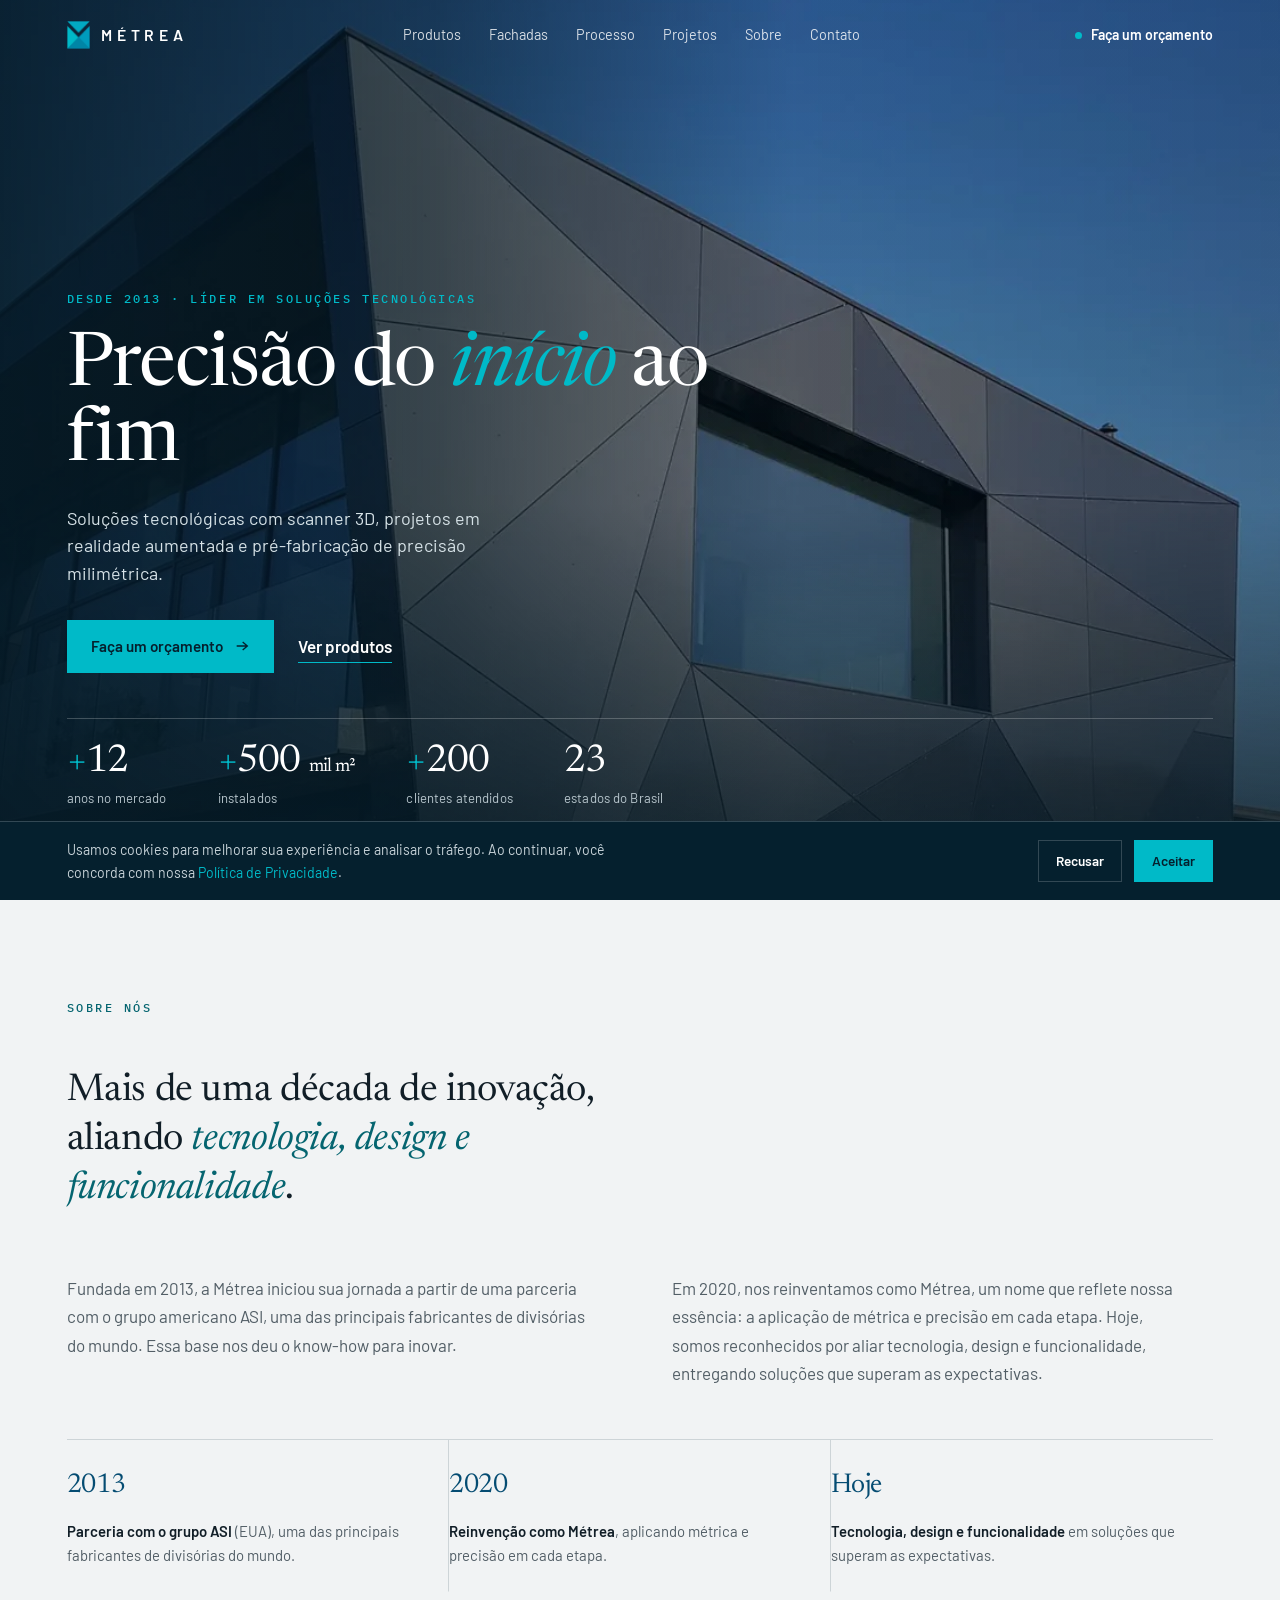
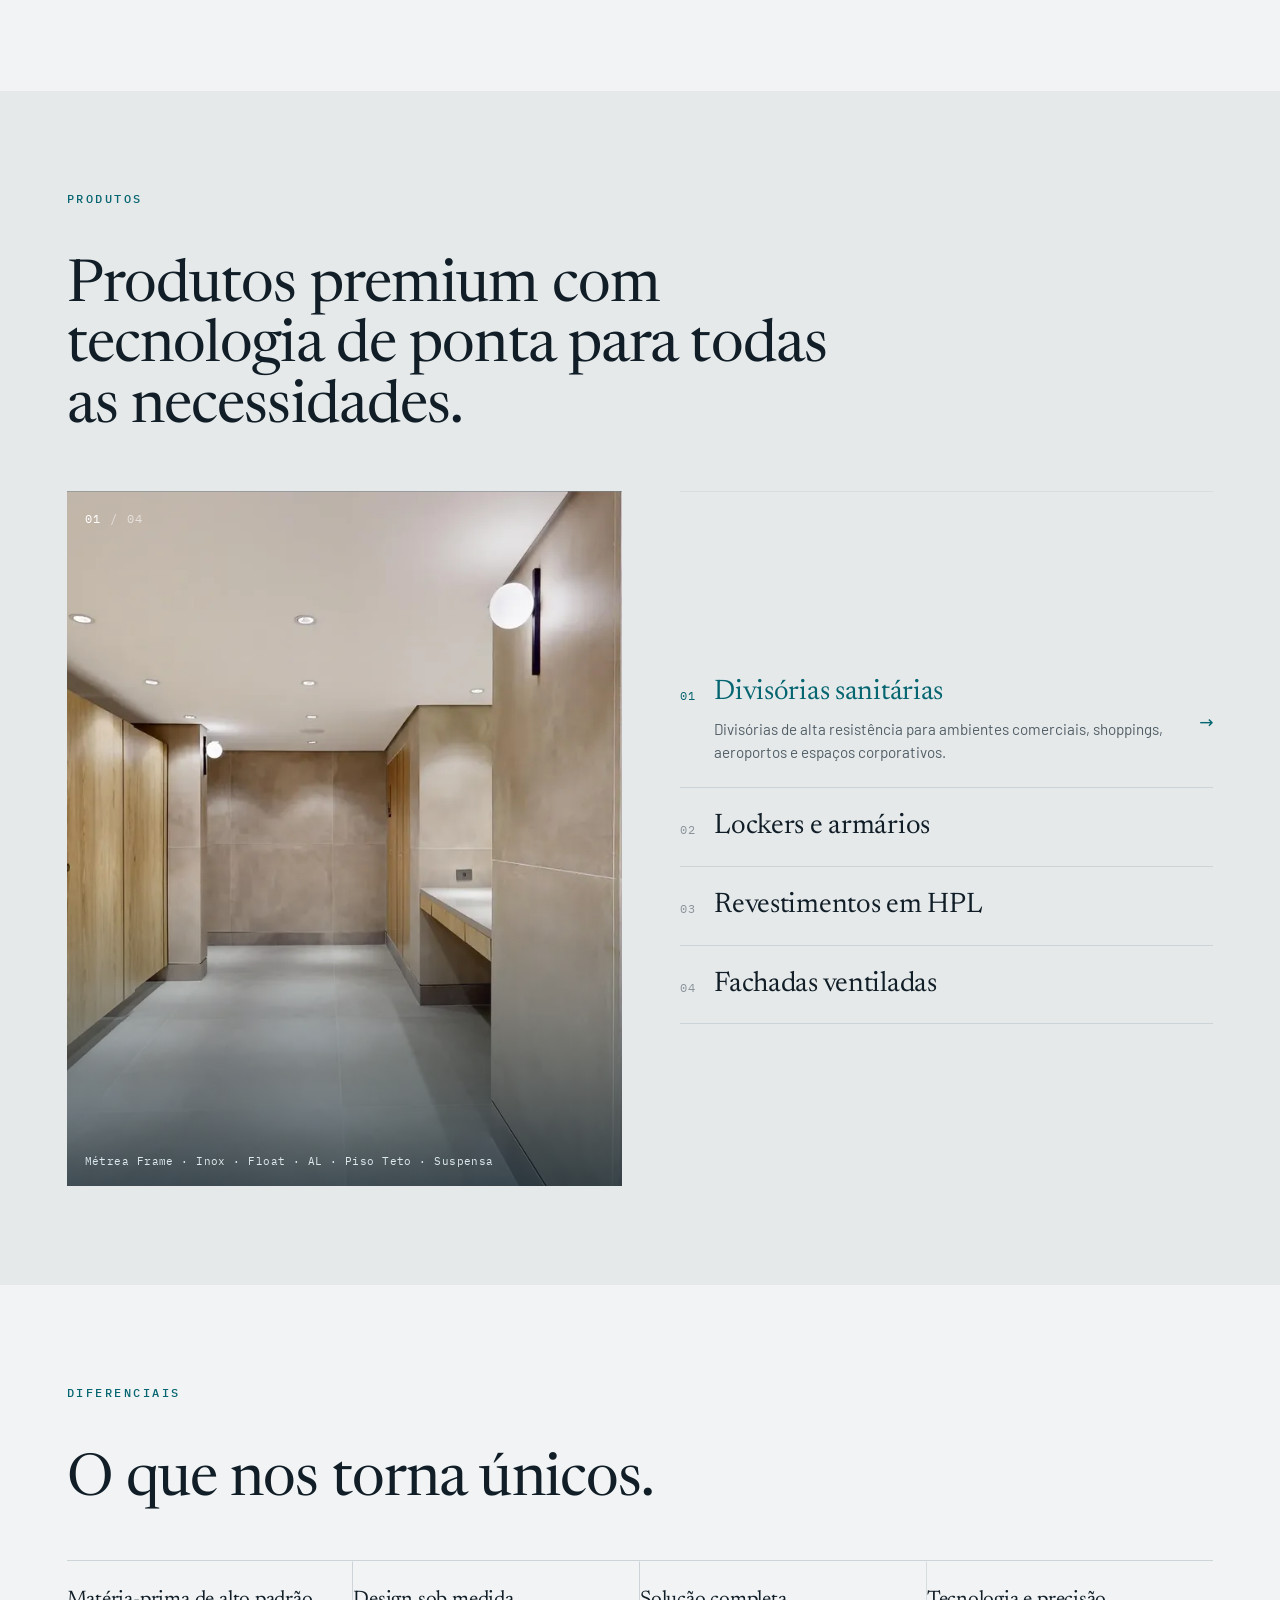
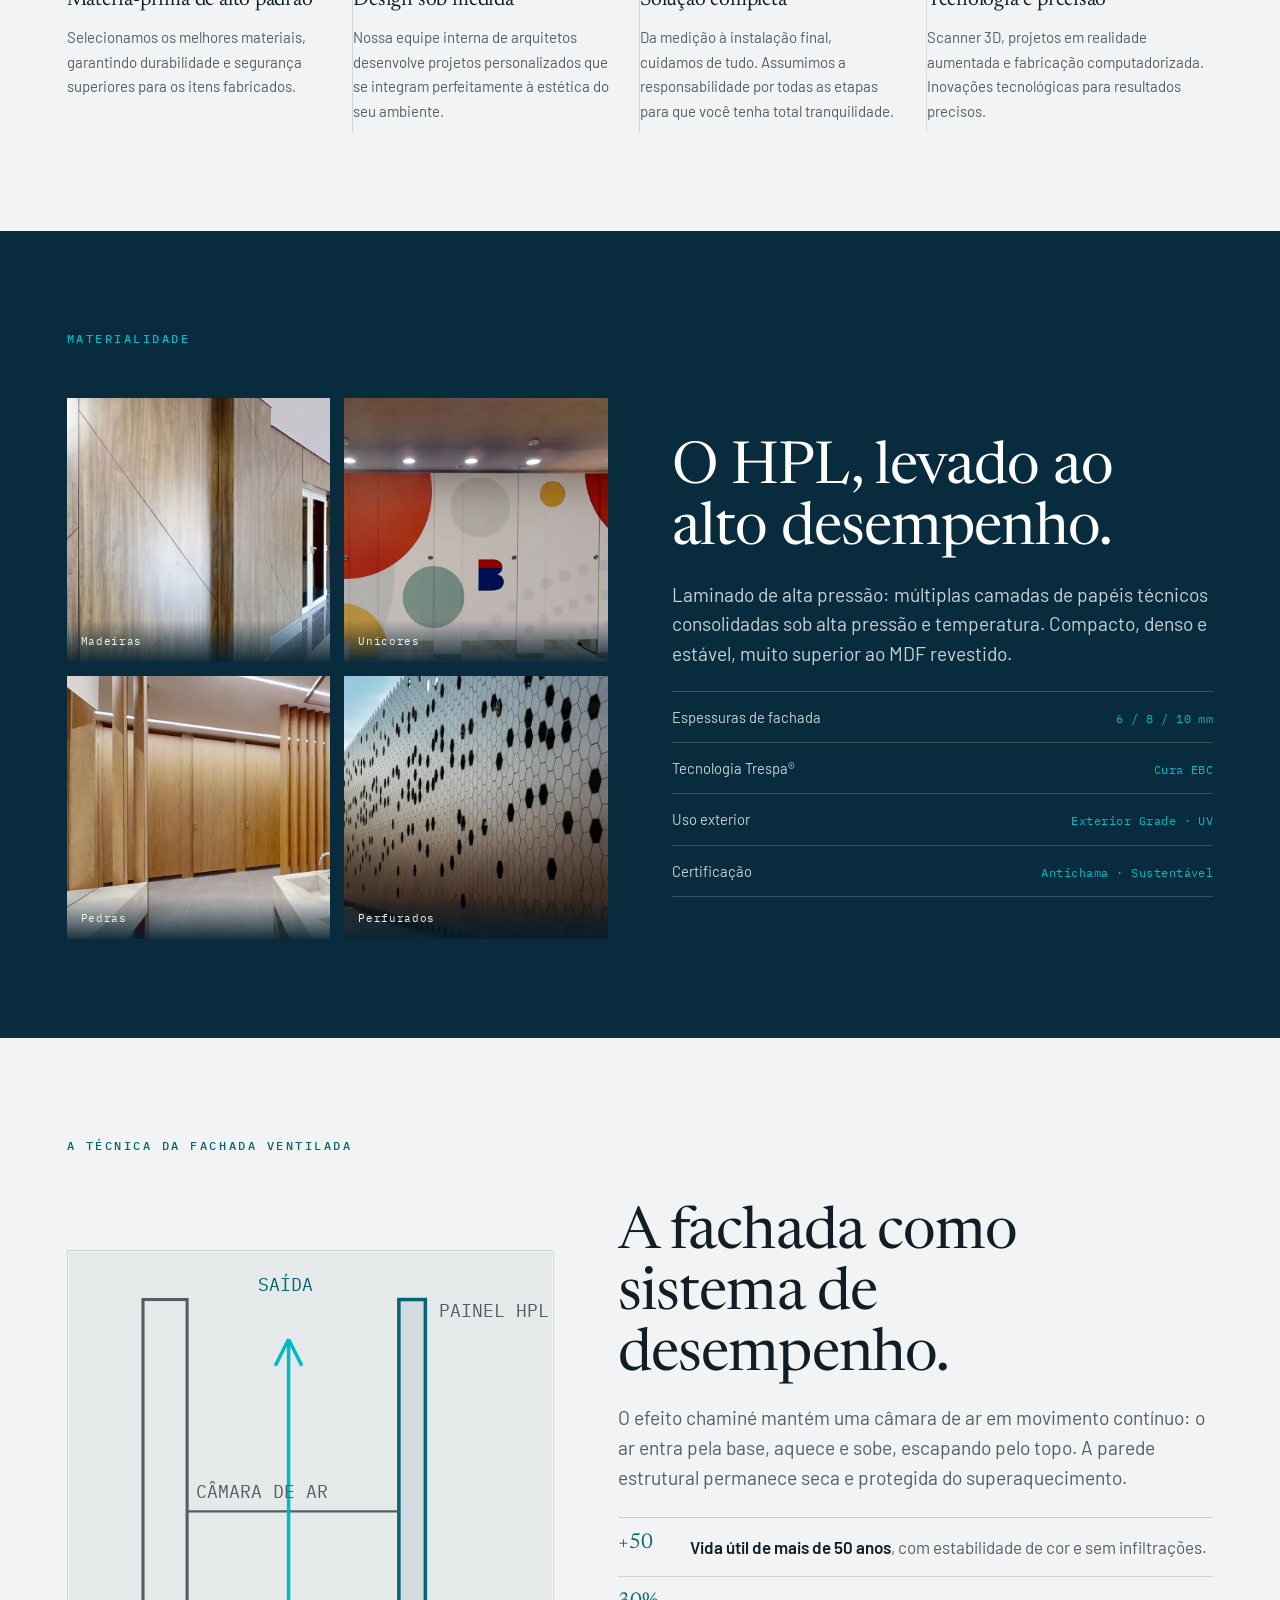
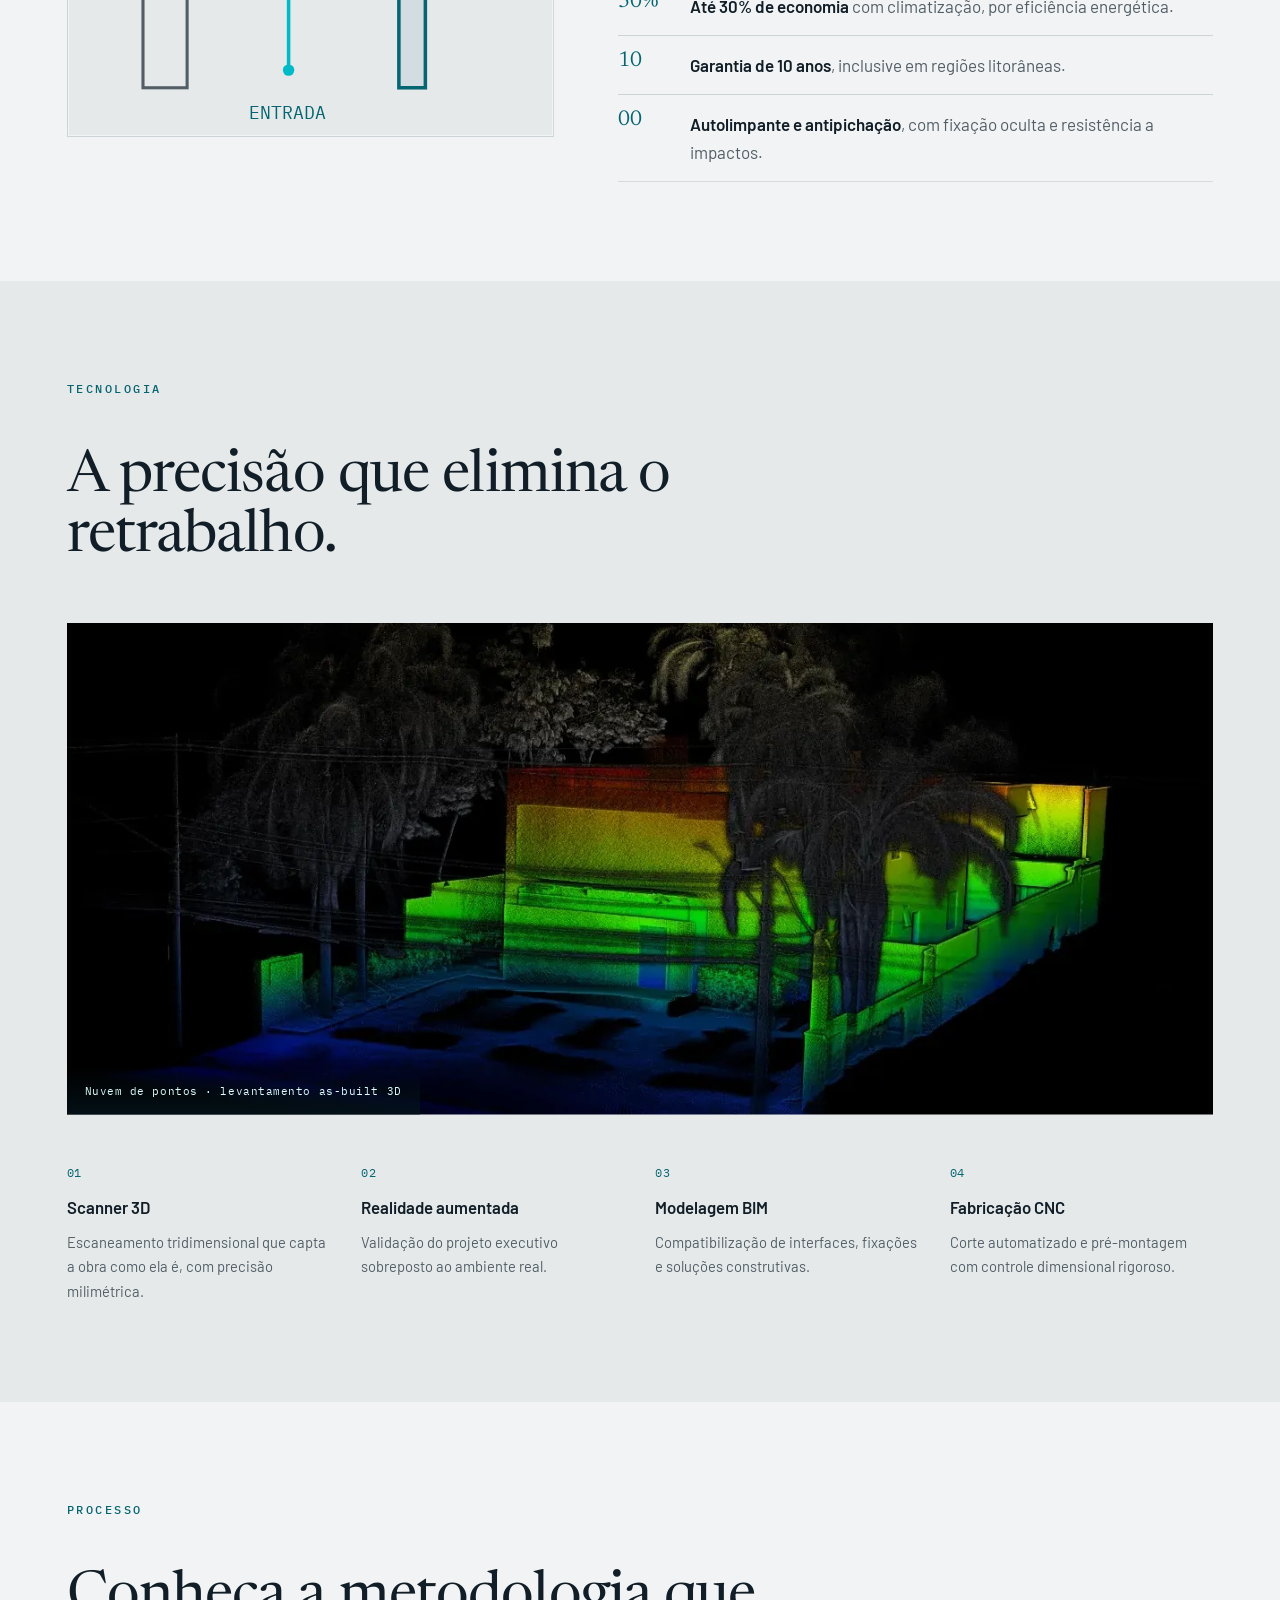
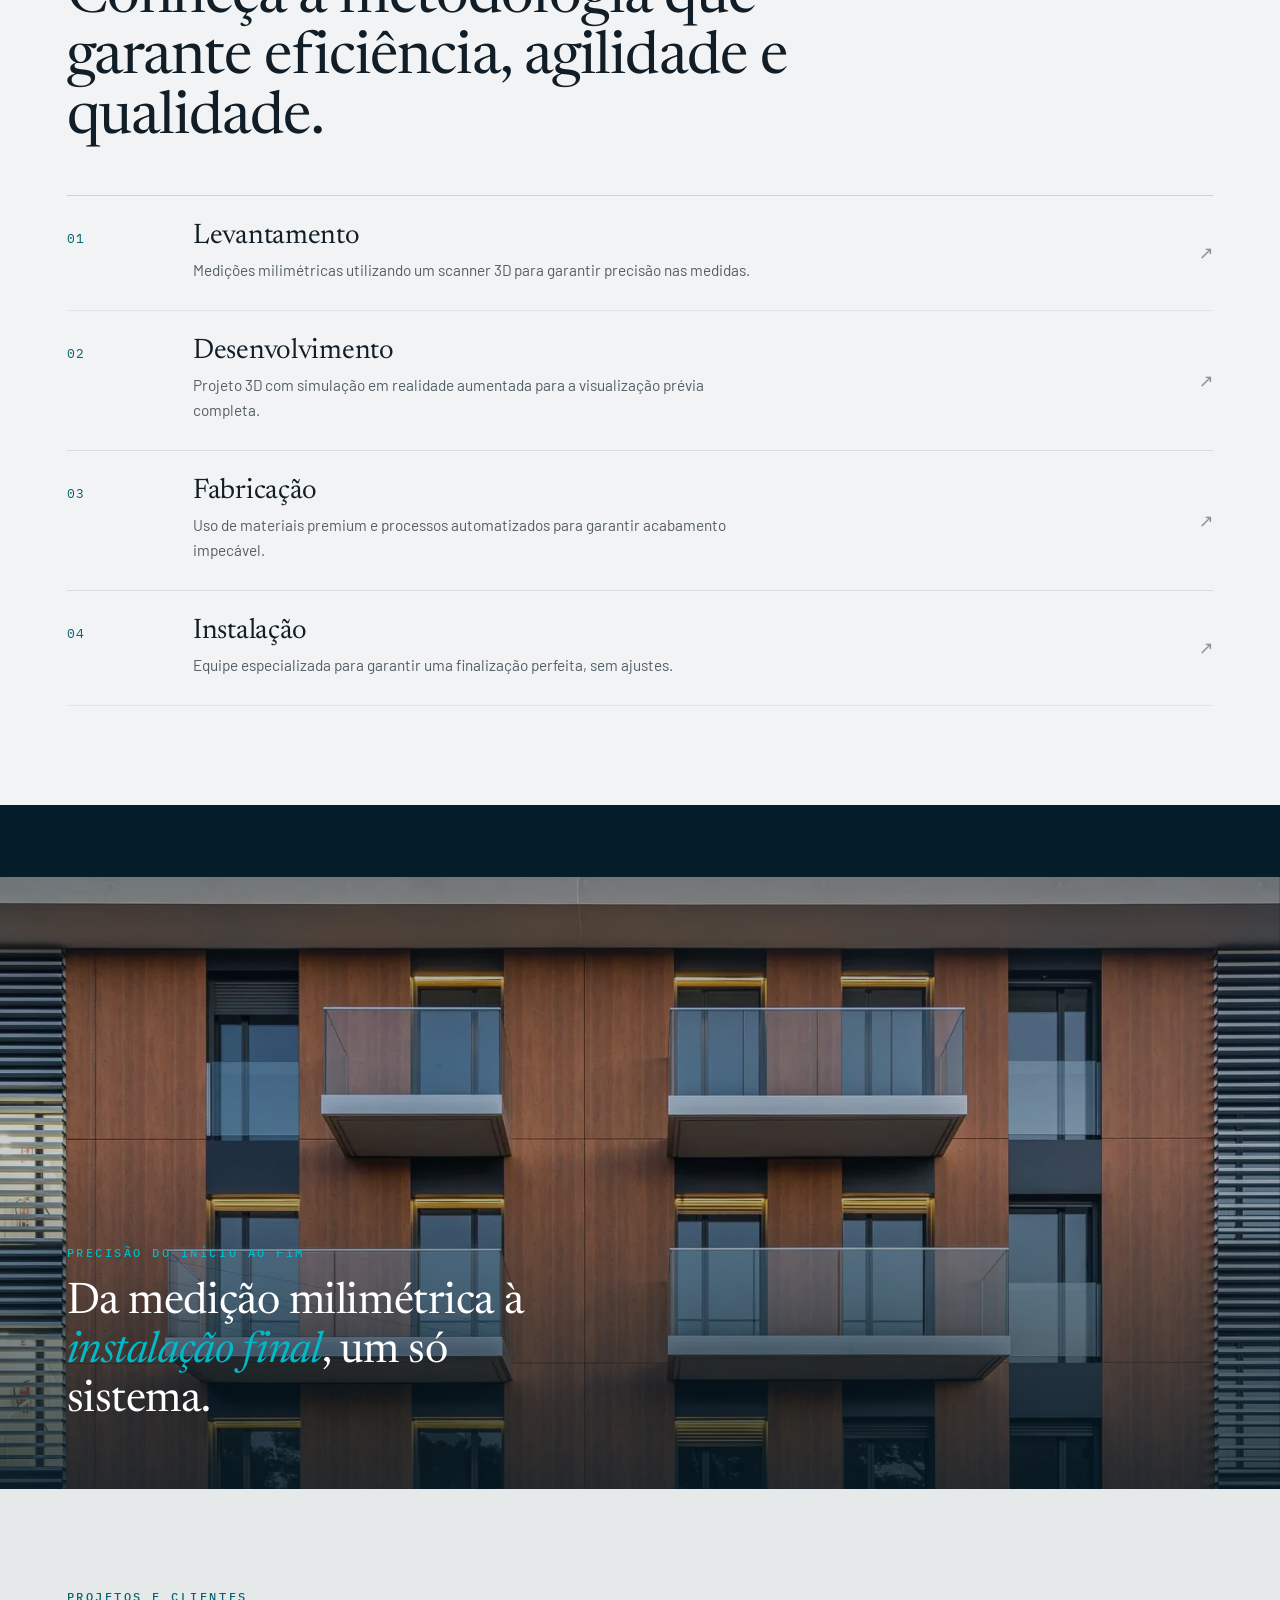
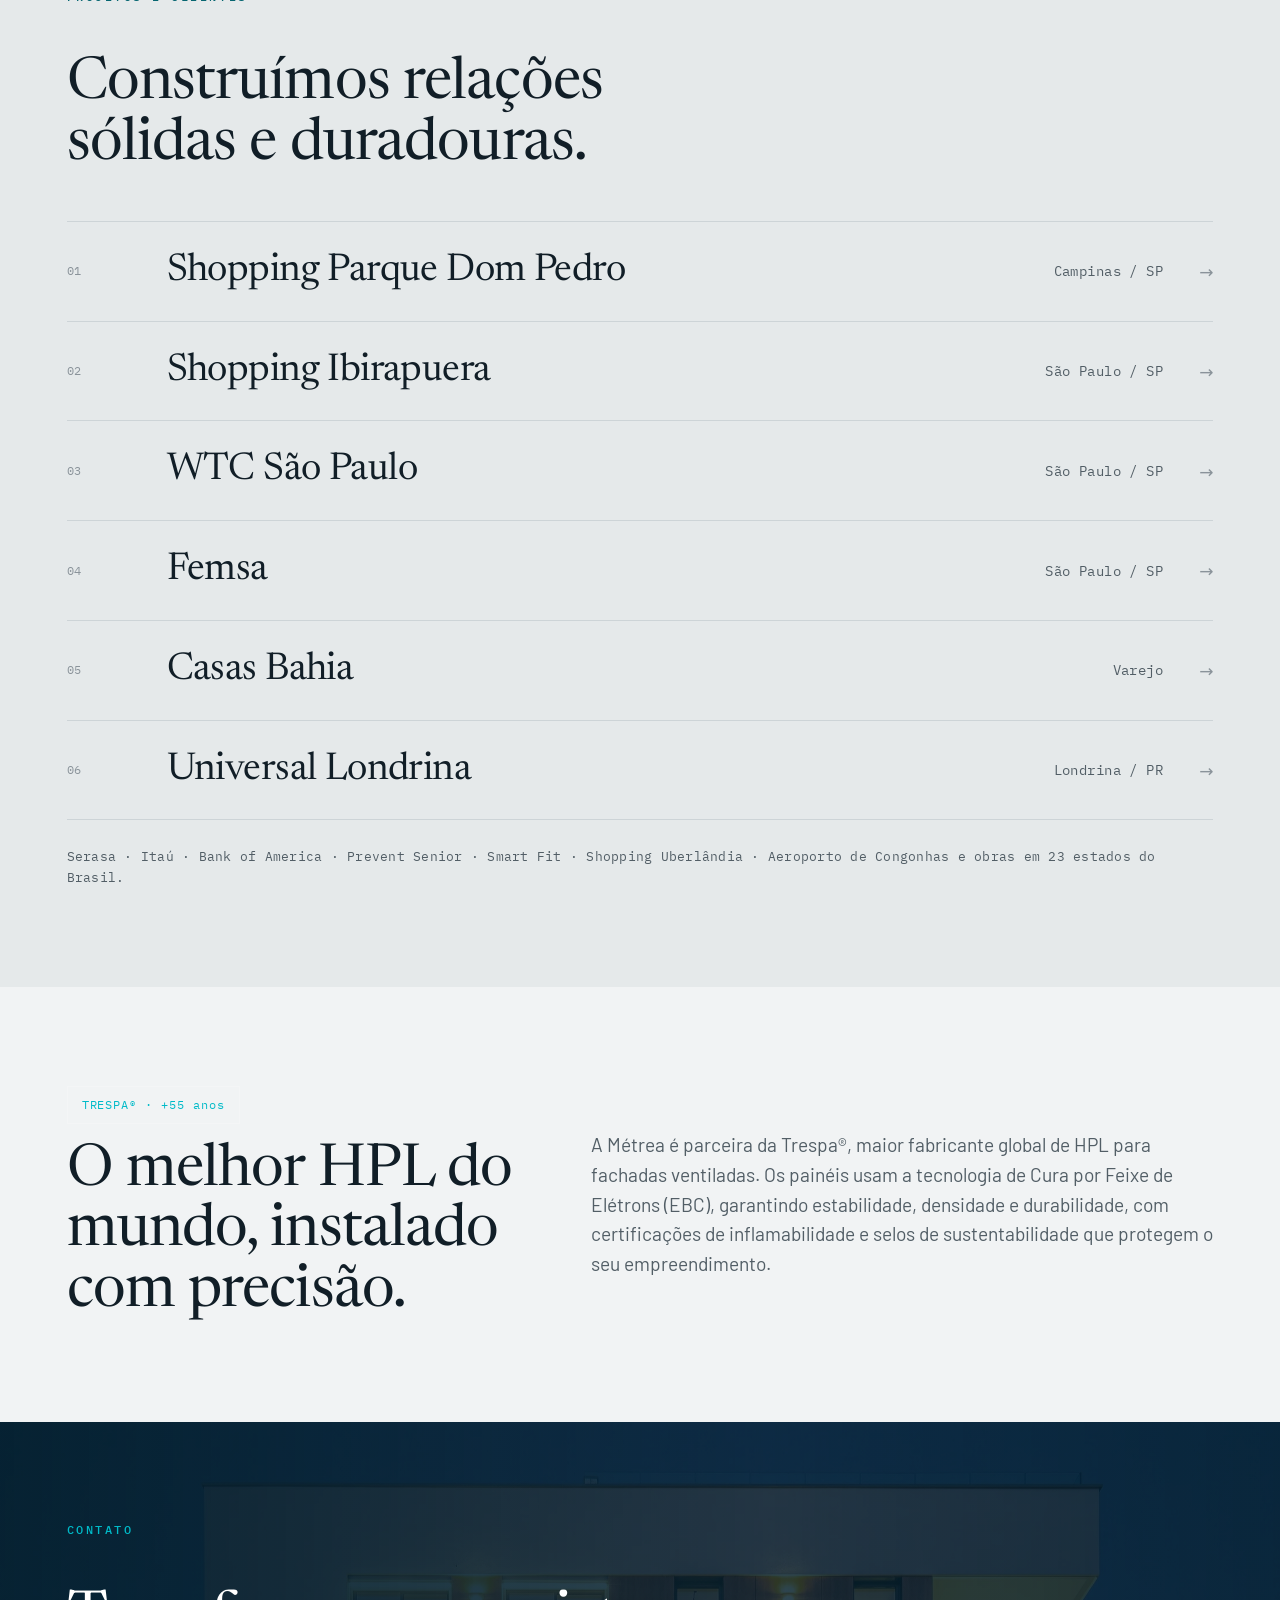
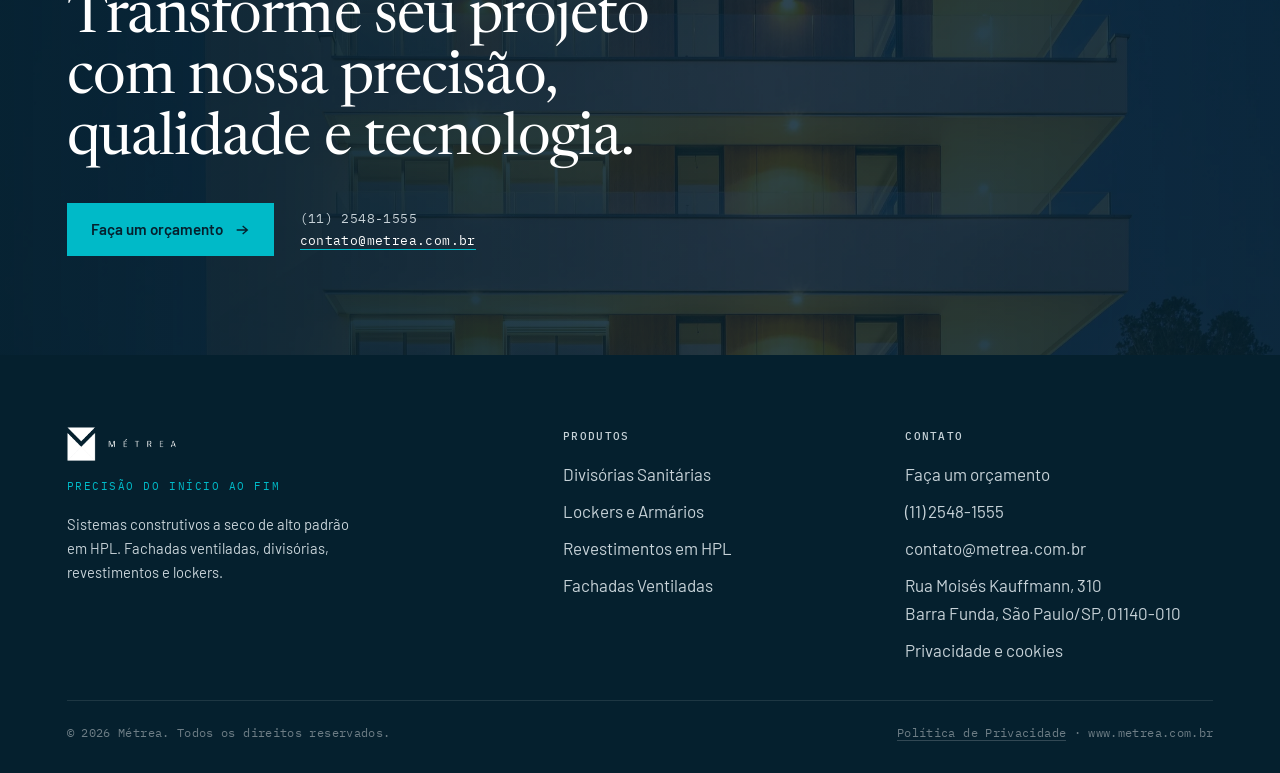
==== public_html/index.html @ e00ca343 "Ajustes: quebra do H2 Materialidade em 2 linhas, galeria 2x2 equilibrada, remove scroll cue 'role' d" ====
<!DOCTYPE html>
<html lang="pt-BR">
<head>
<meta charset="UTF-8">
<meta name="viewport" content="width=device-width, initial-scale=1">
<!-- Google Tag Manager — o site atual (metrea.one) usa GTM4WP porém SEM container configurado.
     Assim que houver o ID real (GTM-XXXXXXX), descomente o bloco abaixo e o noscript no <body>. -->
<!--
<script>(function(w,d,s,l,i){w[l]=w[l]||[];w[l].push({'gtm.start':new Date().getTime(),event:'gtm.js'});var f=d.getElementsByTagName(s)[0],j=d.createElement(s),dl=l!='dataLayer'?'&l='+l:'';j.async=true;j.src='https://www.googletagmanager.com/gtm.js?id='+i+dl;f.parentNode.insertBefore(j,f);})(window,document,'script','dataLayer','GTM-XXXXXXX');</script>
-->
<title>Métrea · Precisão do início ao fim</title>
<meta name="description" content="Fachadas ventiladas em HPL Trespa, divisórias sanitárias, revestimento de paredes em HPL e lockers. Da medição milimétrica à instalação final, com precisão de engenharia.">
<meta name="theme-color" content="#F1F3F4">
<meta property="og:title" content="Métrea · Precisão do início ao fim">
<meta property="og:description" content="Sistemas construtivos a seco de alto padrão em HPL: fachadas ventiladas, divisórias, revestimentos e lockers.">
<meta property="og:type" content="website">
<link rel="icon" type="image/png" href="assets/img/logo/metrea-icon.png">
<link rel="preconnect" href="https://fonts.googleapis.com">
<link rel="preconnect" href="https://fonts.gstatic.com" crossorigin>
<link href="https://fonts.googleapis.com/css2?family=Newsreader:ital,opsz,wght@0,6..72,400;0,6..72,500;1,6..72,400&family=Barlow:wght@400;500;600&family=IBM+Plex+Mono:wght@400;500&display=swap" rel="stylesheet">
<link rel="stylesheet" href="assets/css/style.css">
<script type="application/ld+json">
{"@context":"https://schema.org","@type":"Organization","name":"Métrea","slogan":"Precisão do início ao fim","url":"https://www.metrea.com.br","logo":"https://www.metrea.com.br/assets/img/logo/metrea-icon.png","foundingDate":"2013","email":"contato@metrea.com.br","telephone":"+55-11-2548-1555","address":{"@type":"PostalAddress","streetAddress":"Rua Moisés Kauffmann, 310, Barra Funda","addressLocality":"São Paulo","addressRegion":"SP","postalCode":"01140-010","addressCountry":"BR"},"description":"Sistemas construtivos a seco de alto padrão: fachadas ventiladas em HPL Trespa, divisórias sanitárias, revestimento de paredes em HPL e lockers."}
</script>
<script>document.documentElement.setAttribute('data-motion','on')</script>
</head>
<body id="top">

<div class="progress" data-progress></div>

<!-- ===================== HEADER ===================== -->
<header class="hdr" data-hdr>
  <div class="wrap row">
    <a class="brand" href="#top" aria-label="Métrea, início">
      <img src="assets/img/logo/metrea-icon.png" alt="" width="28" height="34">
      <span class="wm">MÉTREA</span>
    </a>
    <nav class="nav" id="nav" aria-label="Navegação principal">
      <a href="#produtos">Produtos<span class="ln"></span></a>
      <a href="#fachadas">Fachadas<span class="ln"></span></a>
      <a href="#processo">Processo<span class="ln"></span></a>
      <a href="#projetos">Projetos<span class="ln"></span></a>
      <a href="#sobre">Sobre<span class="ln"></span></a>
      <a href="#contato">Contato<span class="ln"></span></a>
    </nav>
    <a class="talk" data-wa href="#"><span class="dot"></span>Faça um orçamento</a>
    <button class="burger" id="burger" aria-label="Abrir menu" aria-expanded="false" aria-controls="nav"><span></span><span></span><span></span></button>
  </div>
</header>

<main>

<!-- ===================== HERO ===================== -->
<section class="hero" id="hero" data-hero>
  <div class="hero__media" data-parallax="0.12"><img src="assets/img/hero-wide.webp" alt="Fachada ventilada em painéis HPL Trespa" fetchpriority="high"></div>
  <div class="hero__scrim"></div>
  <div class="hero__inner">
    <p class="kicker" data-hrev>Desde 2013 · Líder em soluções tecnológicas</p>
    <h1 class="display h1" data-hrev>Precisão do <em>início</em> ao fim</h1>
    <p class="hero__sub" data-hrev>Soluções tecnológicas com scanner 3D, projetos em realidade aumentada e pré-fabricação de precisão milimétrica.</p>
    <div class="hero__cta" data-hrev>
      <a class="btn cyan" data-wa href="#"><span>Faça um orçamento</span><svg viewBox="0 0 24 24" fill="none" aria-hidden="true"><path d="M4 12h15M13 6l7 6-7 6" stroke="currentColor" stroke-width="2"/></svg></a>
      <a class="tlink" href="#produtos">Ver produtos<span class="u"></span></a>
    </div>
    <div class="hero__stats" data-hrev>
      <div class="st"><div class="n"><b>+</b><span data-count="12">0</span></div><div class="l">anos no mercado</div></div>
      <div class="st"><div class="n"><b>+</b><span data-count="500">0</span> <span class="serif" style="font-size:.5em">mil m²</span></div><div class="l">instalados</div></div>
      <div class="st"><div class="n"><b>+</b><span data-count="200">0</span></div><div class="l">clientes atendidos</div></div>
      <div class="st"><div class="n"><span data-count="23">0</span></div><div class="l">estados do Brasil</div></div>
    </div>
  </div>
</section>

<!-- ===================== QUEM SOMOS ===================== -->
<section class="sec manifesto" id="sobre">
  <div class="wrap">
    <div class="slabel"><span class="kicker">Sobre nós</span></div>
    <p class="lead-xl display" data-rev>Mais de uma década de inovação, aliando <em>tecnologia, design e funcionalidade</em>.</p>
    <div class="editorial">
      <div data-rev><p>Fundada em 2013, a Métrea iniciou sua jornada a partir de uma parceria com o grupo americano ASI, uma das principais fabricantes de divisórias do mundo. Essa base nos deu o know-how para inovar.</p></div>
      <div data-rev><p>Em 2020, nos reinventamos como Métrea, um nome que reflete nossa essência: a aplicação de métrica e precisão em cada etapa. Hoje, somos reconhecidos por aliar tecnologia, design e funcionalidade, entregando soluções que superam as expectativas.</p></div>
    </div>
    <div class="years" data-rev>
      <div class="y"><div class="yr serif">2013</div><p><b>Parceria com o grupo ASI</b> (EUA), uma das principais fabricantes de divisórias do mundo.</p></div>
      <div class="y"><div class="yr serif">2020</div><p><b>Reinvenção como Métrea</b>, aplicando métrica e precisão em cada etapa.</p></div>
      <div class="y"><div class="yr serif">Hoje</div><p><b>Tecnologia, design e funcionalidade</b> em soluções que superam as expectativas.</p></div>
    </div>
  </div>
</section>

<!-- ===================== PRODUTOS ===================== -->
<section class="sec panel" id="produtos">
  <div class="wrap">
    <div class="slabel"><span class="kicker">Produtos</span></div>
    <h2 class="display h2" data-rev style="max-width:22ch;margin-bottom:clamp(30px,5vw,52px)">Produtos premium com tecnologia de ponta para todas as necessidades.</h2>

    <div class="px" data-rev id="px">
      <div class="px__stage">
        <div class="px__imgs">
          <figure class="px__img is-active" data-i="0"><img src="assets/img/sol-divisorias.webp" alt="Divisórias sanitárias em HPL com ferragens em aço inox"></figure>
          <figure class="px__img" data-i="1"><img src="assets/img/sol-lockers.webp" alt="Lockers e armários em HPL para vestiários e academias" loading="lazy"></figure>
          <figure class="px__img" data-i="2"><img src="assets/img/sol-revestimento.webp" alt="Revestimento de parede interna em HPL" loading="lazy"></figure>
          <figure class="px__img" data-i="3"><img src="assets/img/sol-fachada.webp" alt="Fachada ventilada em painéis HPL Trespa" loading="lazy"></figure>
        </div>
        <div class="px__count"><span id="px-n">01</span> <i>/ 04</i></div>
        <div class="px__chips" id="px-chips" aria-hidden="true"></div>
      </div>

      <div class="px__list" role="tablist" aria-label="Produtos Métrea">
        <button class="px__item is-active" role="tab" aria-selected="true" data-i="0"
          data-chips="Métrea Frame · Inox · Float · AL · Piso Teto · Suspensa">
          <span class="px__no">01</span>
          <span class="px__body"><span class="px__name display">Divisórias sanitárias</span>
          <span class="px__desc">Divisórias de alta resistência para ambientes comerciais, shoppings, aeroportos e espaços corporativos.</span></span>
          <span class="px__ar" aria-hidden="true">→</span>
        </button>
        <button class="px__item" role="tab" aria-selected="false" data-i="1"
          data-chips="Antiumidade · Alta circulação · Trinco com chave">
          <span class="px__no">02</span>
          <span class="px__body"><span class="px__name display">Lockers e armários</span>
          <span class="px__desc">Sistemas de armários inteligentes. Ideais para academias, empresas, escolas e espaços de alta circulação.</span></span>
          <span class="px__ar" aria-hidden="true">→</span>
        </button>
        <button class="px__item" role="tab" aria-selected="false" data-i="2"
          data-chips="Lavável · Resistente · Fixação invisível">
          <span class="px__no">03</span>
          <span class="px__body"><span class="px__name display">Revestimentos em HPL</span>
          <span class="px__desc">Painéis de laminado de alta pressão (HPL) para paredes e mobiliário, garantindo manutenção simplificada.</span></span>
          <span class="px__ar" aria-hidden="true">→</span>
        </button>
        <button class="px__item" role="tab" aria-selected="false" data-i="3"
          data-chips="Trespa® · 6 / 8 / 10 mm · Fixação oculta">
          <span class="px__no">04</span>
          <span class="px__body"><span class="px__name display">Fachadas ventiladas</span>
          <span class="px__desc">Em parceria com a líder global TRESPA®, oferecemos soluções para fachadas com estética incomparável.</span></span>
          <span class="px__ar" aria-hidden="true">→</span>
        </button>
      </div>
    </div>
  </div>
</section>

<!-- ===================== DIFERENCIAIS ===================== -->
<section class="sec" id="diferenciais">
  <div class="wrap">
    <div class="slabel"><span class="kicker">Diferenciais</span></div>
    <h2 class="display h2" data-rev style="max-width:20ch;margin-bottom:clamp(28px,4vw,48px)">O que nos torna únicos.</h2>
    <div class="difs">
      <div class="d" data-rev><h3>Matéria-prima de alto padrão</h3><p>Selecionamos os melhores materiais, garantindo durabilidade e segurança superiores para os itens fabricados.</p></div>
      <div class="d" data-rev><h3>Design sob medida</h3><p>Nossa equipe interna de arquitetos desenvolve projetos personalizados que se integram perfeitamente à estética do seu ambiente.</p></div>
      <div class="d" data-rev><h3>Solução completa</h3><p>Da medição à instalação final, cuidamos de tudo. Assumimos a responsabilidade por todas as etapas para que você tenha total tranquilidade.</p></div>
      <div class="d" data-rev><h3>Tecnologia e precisão</h3><p>Scanner 3D, projetos em realidade aumentada e fabricação computadorizada. Inovações tecnológicas para resultados precisos.</p></div>
    </div>
  </div>
</section>

<!-- ===================== MATERIALIDADE ===================== -->
<section class="sec dark" id="materiais">
  <div class="wrap">
    <div class="slabel"><span class="kicker">Materialidade</span></div>
    <div class="matgrid">
      <div>
        <div class="swatches" data-rev>
          <figure class="sw"><img src="assets/img/sw-madeiras.webp" alt="Acabamento amadeirado em HPL"><span>Madeiras</span></figure>
          <figure class="sw"><img src="assets/img/sw-unicores.webp" alt="Acabamento unicor em HPL"><span>Unicores</span></figure>
          <figure class="sw"><img src="assets/img/sw-pedras.webp" alt="Acabamento pedra em HPL"><span>Pedras</span></figure>
          <figure class="sw"><img src="assets/img/sw-perfurado.webp" alt="Painel HPL perfurado em CNC"><span>Perfurados</span></figure>
        </div>
      </div>
      <div data-rev>
        <h2 class="display h2" style="max-width:26ch">O HPL, levado ao<br>alto desempenho.</h2>
        <p class="lead" style="margin-top:18px">Laminado de alta pressão: múltiplas camadas de papéis técnicos consolidadas sob alta pressão e temperatura. Compacto, denso e estável, muito superior ao MDF revestido.</p>
        <ul class="speclist">
          <li><span class="k">Espessuras de fachada</span><span class="v">6 / 8 / 10 mm</span></li>
          <li><span class="k">Tecnologia Trespa®</span><span class="v">Cura EBC</span></li>
          <li><span class="k">Uso exterior</span><span class="v">Exterior Grade · UV</span></li>
          <li><span class="k">Certificação</span><span class="v">Antichama · Sustentável</span></li>
        </ul>
      </div>
    </div>
  </div>
</section>

<!-- ===================== FACHADA TÉCNICA ===================== -->
<section class="sec" id="fachadas">
  <div class="wrap">
    <div class="slabel"><span class="kicker">A técnica da fachada ventilada</span></div>
    <div class="tech-split">
      <figure class="draw-fig" data-rev="fig" aria-label="Diagrama do efeito chaminé">
        <svg viewBox="0 0 220 220" preserveAspectRatio="xMidYMid meet" aria-hidden="true">
          <rect x="34" y="22" width="20" height="176" fill="none" stroke="var(--ink-2)" stroke-width="1.4"/>
          <rect x="150" y="22" width="12" height="176" fill="var(--navy)" fill-opacity=".08" stroke="var(--cyan-ink)" stroke-width="1.6"/>
          <line class="draw" x1="54" y1="118" x2="150" y2="118" stroke="var(--ink-2)" stroke-width="1" stroke-dasharray="96" style="--len:96"/>
          <path class="draw" d="M100 190 L100 40" stroke="var(--cyan)" stroke-width="1.6" fill="none" stroke-dasharray="150" style="--len:150"/>
          <path d="M100 40 l-6 12 M100 40 l6 12" stroke="var(--cyan)" stroke-width="1.6" fill="none"/>
          <circle cx="100" cy="190" r="2.6" fill="var(--cyan)"/>
          <text x="168" y="30" fill="var(--ink-2)" font-family="IBM Plex Mono, monospace" font-size="8">PAINEL HPL</text>
          <text x="58" y="112" fill="var(--ink-2)" font-family="IBM Plex Mono, monospace" font-size="8">CÂMARA DE AR</text>
          <text x="82" y="212" fill="var(--cyan-ink)" font-family="IBM Plex Mono, monospace" font-size="8">ENTRADA</text>
          <text x="86" y="18" fill="var(--cyan-ink)" font-family="IBM Plex Mono, monospace" font-size="8">SAÍDA</text>
        </svg>
      </figure>
      <div data-rev>
        <h2 class="display h2" style="max-width:15ch">A fachada como sistema de desempenho.</h2>
        <p class="lead" style="margin-top:16px">O efeito chaminé mantém uma câmara de ar em movimento contínuo: o ar entra pela base, aquece e sobe, escapando pelo topo. A parede estrutural permanece seca e protegida do superaquecimento.</p>
        <ul class="benef">
          <li><span class="bi serif">+50</span><span class="bt"><b>Vida útil de mais de 50 anos</b>, com estabilidade de cor e sem infiltrações.</span></li>
          <li><span class="bi serif">30%</span><span class="bt"><b>Até 30% de economia</b> com climatização, por eficiência energética.</span></li>
          <li><span class="bi serif">10</span><span class="bt"><b>Garantia de 10 anos</b>, inclusive em regiões litorâneas.</span></li>
          <li><span class="bi serif">00</span><span class="bt"><b>Autolimpante e antipichação</b>, com fixação oculta e resistência a impactos.</span></li>
        </ul>
      </div>
    </div>
  </div>
</section>

<!-- ===================== TECNOLOGIA ===================== -->
<section class="sec panel" id="tecnologia">
  <div class="wrap">
    <div class="slabel"><span class="kicker">Tecnologia</span></div>
    <h2 class="display h2" data-rev style="max-width:18ch">A precisão que elimina o retrabalho.</h2>
    <figure class="scan-wide" data-rev="fig">
      <img src="assets/img/tech.webp" alt="Nuvem de pontos: escaneamento tridimensional de uma obra">
      <figcaption class="tag">Nuvem de pontos · levantamento as-built 3D</figcaption>
    </figure>
    <div class="tech-cols">
      <div class="tc" data-rev><div class="n">01</div><h3 class="tch">Scanner 3D</h3><p>Escaneamento tridimensional que capta a obra como ela é, com precisão milimétrica.</p></div>
      <div class="tc" data-rev><div class="n">02</div><h3 class="tch">Realidade aumentada</h3><p>Validação do projeto executivo sobreposto ao ambiente real.</p></div>
      <div class="tc" data-rev><div class="n">03</div><h3 class="tch">Modelagem BIM</h3><p>Compatibilização de interfaces, fixações e soluções construtivas.</p></div>
      <div class="tc" data-rev><div class="n">04</div><h3 class="tch">Fabricação CNC</h3><p>Corte automatizado e pré-montagem com controle dimensional rigoroso.</p></div>
    </div>
  </div>
</section>

<!-- ===================== PROCESSO ===================== -->
<section class="sec" id="processo">
  <div class="wrap">
    <div class="slabel"><span class="kicker">Processo</span></div>
    <h2 class="display h2" data-rev style="max-width:22ch;margin-bottom:clamp(24px,4vw,44px)">Conheça a metodologia que garante eficiência, agilidade e qualidade.</h2>
    <div class="proc">
      <div class="pstep" data-rev><span class="pn">01</span><div><h3 class="display">Levantamento</h3><p>Medições milimétricas utilizando um scanner 3D para garantir precisão nas medidas.</p></div><span class="ar">↗</span></div>
      <div class="pstep" data-rev><span class="pn">02</span><div><h3 class="display">Desenvolvimento</h3><p>Projeto 3D com simulação em realidade aumentada para a visualização prévia completa.</p></div><span class="ar">↗</span></div>
      <div class="pstep" data-rev><span class="pn">03</span><div><h3 class="display">Fabricação</h3><p>Uso de materiais premium e processos automatizados para garantir acabamento impecável.</p></div><span class="ar">↗</span></div>
      <div class="pstep" data-rev><span class="pn">04</span><div><h3 class="display">Instalação</h3><p>Equipe especializada para garantir uma finalização perfeita, sem ajustes.</p></div><span class="ar">↗</span></div>
    </div>
  </div>
</section>

<!-- ===================== BANDA FULL-WIDTH ===================== -->
<section class="fullband" data-band aria-label="Fachada ventilada">
  <div class="fullband__media" data-parallax="0.16"><img src="assets/img/band-facade.webp" alt="Fachada ventilada em HPL ao entardecer"></div>
  <div class="fullband__scrim"></div>
  <div class="fullband__inner">
    <span class="kicker" data-rev>Precisão do início ao fim</span>
    <p class="q display" data-rev>Da medição milimétrica à <em>instalação final</em>, um só sistema.</p>
  </div>
</section>

<!-- ===================== OBRAS (índice) ===================== -->
<section class="sec panel" id="projetos">
  <div class="wrap">
    <div class="slabel"><span class="kicker">Projetos e clientes</span></div>
    <h2 class="display h2" data-rev style="max-width:20ch;margin-bottom:clamp(26px,4vw,44px)">Construímos relações sólidas e duradouras.</h2>
    <div class="index" id="index">
      <div class="irow" data-full="assets/img/obra-01.webp" tabindex="0" role="button" aria-label="Shopping Parque Dom Pedro"><span class="in">01</span><h3 class="display">Shopping Parque Dom Pedro</h3><span class="loc">Campinas / SP</span><span class="ar">→</span></div>
      <div class="irow" data-full="assets/img/obra-02.webp" tabindex="0" role="button" aria-label="Shopping Ibirapuera"><span class="in">02</span><h3 class="display">Shopping Ibirapuera</h3><span class="loc">São Paulo / SP</span><span class="ar">→</span></div>
      <div class="irow" data-full="assets/img/obra-03.webp" tabindex="0" role="button" aria-label="WTC São Paulo"><span class="in">03</span><h3 class="display">WTC São Paulo</h3><span class="loc">São Paulo / SP</span><span class="ar">→</span></div>
      <div class="irow" data-full="assets/img/obra-04.webp" tabindex="0" role="button" aria-label="Femsa"><span class="in">04</span><h3 class="display">Femsa</h3><span class="loc">São Paulo / SP</span><span class="ar">→</span></div>
      <div class="irow" data-full="assets/img/obra-05.webp" tabindex="0" role="button" aria-label="Casas Bahia"><span class="in">05</span><h3 class="display">Casas Bahia</h3><span class="loc">Varejo</span><span class="ar">→</span></div>
      <div class="irow" data-full="assets/img/obra-06.webp" tabindex="0" role="button" aria-label="Universal Londrina"><span class="in">06</span><h3 class="display">Universal Londrina</h3><span class="loc">Londrina / PR</span><span class="ar">→</span></div>
    </div>
    <p class="works-note" data-rev>Serasa · Itaú · Bank of America · Prevent Senior · Smart Fit · Shopping Uberlândia · Aeroporto de Congonhas e obras em 23 estados do Brasil.</p>
  </div>
</section>

<!-- ===================== TRESPA ===================== -->
<section class="sec trespa" id="trespa">
  <div class="wrap grid">
    <div data-rev>
      <span class="badge">TRESPA® · +55 anos</span>
      <h2 class="display h2" style="max-width:14ch">O melhor HPL do mundo, instalado com precisão.</h2>
    </div>
    <p class="lead" data-rev>A Métrea é parceira da Trespa®, maior fabricante global de HPL para fachadas ventiladas. Os painéis usam a tecnologia de Cura por Feixe de Elétrons (EBC), garantindo estabilidade, densidade e durabilidade, com certificações de inflamabilidade e selos de sustentabilidade que protegem o seu empreendimento.</p>
  </div>
</section>

<!-- ===================== CTA ===================== -->
<section class="sec dark cta cta--img" id="contato">
  <div class="cta__media" data-parallax="0.1"><img src="assets/img/cta-bg.webp" alt=""></div>
  <div class="cta__scrim"></div>
  <div class="wrap" style="position:relative;z-index:2">
    <div class="slabel"><span class="kicker">Contato</span></div>
    <h2 class="display h2" data-rev>Transforme seu projeto com nossa precisão, qualidade e tecnologia.</h2>
    <div class="row" data-rev>
      <a class="btn cyan" data-wa href="#"><span>Faça um orçamento</span><svg viewBox="0 0 24 24" fill="none" aria-hidden="true"><path d="M4 12h15M13 6l7 6-7 6" stroke="currentColor" stroke-width="2"/></svg></a>
      <div class="contact">(11) 2548-1555<br><a href="mailto:contato@metrea.com.br">contato@metrea.com.br</a></div>
    </div>
  </div>
</section>

</main>

<!-- ===================== FOOTER ===================== -->
<footer class="footer">
  <div class="wrap">
    <div class="top">
      <div>
        <div class="brand"><img src="assets/img/logo/metrea-horizontal-white.png" alt="Métrea"></div>
        <div class="tag">PRECISÃO DO INÍCIO AO FIM</div>
        <p style="margin-top:16px;max-width:36ch;font-size:.92rem">Sistemas construtivos a seco de alto padrão em HPL. Fachadas ventiladas, divisórias, revestimentos e lockers.</p>
      </div>
      <div><h4>Produtos</h4><ul>
        <li><a href="#produtos">Divisórias Sanitárias</a></li>
        <li><a href="#produtos">Lockers e Armários</a></li>
        <li><a href="#produtos">Revestimentos em HPL</a></li>
        <li><a href="#fachadas">Fachadas Ventiladas</a></li></ul></div>
      <div><h4>Contato</h4><ul>
        <li><a data-wa href="#">Faça um orçamento</a></li>
        <li><a href="tel:+551125481555">(11) 2548-1555</a></li>
        <li><a href="mailto:contato@metrea.com.br">contato@metrea.com.br</a></li>
        <li>Rua Moisés Kauffmann, 310<br>Barra Funda, São Paulo/SP, 01140-010</li>
        <li><a href="politica-de-privacidade.html">Privacidade e cookies</a></li></ul></div>
    </div>
    <div class="bottom">
      <span>© <span id="yr">2026</span> Métrea. Todos os direitos reservados.</span>
      <span><a href="politica-de-privacidade.html">Política de Privacidade</a> · www.metrea.com.br</span>
    </div>
  </div>
</footer>

<!-- floating preview for obras index -->
<div class="ipreview" id="ipreview" aria-hidden="true"><img src="" alt=""></div>

<!-- ===================== COOKIES ===================== -->
<div class="cookie" id="cookie" role="dialog" aria-live="polite" aria-label="Aviso de cookies">
  <div class="in">
    <p>Usamos cookies para melhorar sua experiência e analisar o tráfego. Ao continuar, você concorda com nossa <a href="politica-de-privacidade.html">Política de Privacidade</a>.</p>
    <div class="acts"><button class="btn ghost" id="ck-no">Recusar</button><button class="btn cyan" id="ck-yes">Aceitar</button></div>
  </div>
</div>

<!-- ===================== LIGHTBOX ===================== -->
<div class="lb" id="lb" role="dialog" aria-modal="true" aria-label="Galeria de obras">
  <div class="lb__bar"><span id="lb-cap"></span><span id="lb-count"></span></div>
  <button class="lb__x" id="lb-x" aria-label="Fechar">×</button>
  <button class="lb__nav prev" id="lb-prev" aria-label="Anterior">‹</button>
  <img id="lb-img" src="" alt="">
  <button class="lb__nav next" id="lb-next" aria-label="Próxima">›</button>
</div>

<!-- Merlin (popup de orçamento) — mesma origem do site atual -->
<script src="https://scripts.gomerlin.com.br/merlin.js"></script>
<script>try{Merlin.Popup.initFromSource("https://tools.gomerlin.com.br/popup/a2045153-0f9f-49dd-8535-bddd77751019");}catch(e){}</script>

<script src="assets/js/main.js"></script>
</body>
</html>
---- public_html/assets/css/style.css ----
/* ==========================================================================
   MÉTREA — sistema editorial de arquitetura + evidência técnica
   Base clara (concreto), tipografia editorial, fotografia protagonista,
   cor real da marca (ciano #00BAC8 / navy #054C72) como acento.
   ========================================================================== */

:root{
  --cyan:#00BAC8; --cyan-2:#009ABC; --cyan-ink:#056570;   /* ciano legível como texto (AA 5:1) */
  --navy:#054C72; --navy-900:#082B3D; --navy-950:#05202E;
  --ink:#111E27;            /* texto principal sobre claro */
  --ink-2:#525E66;          /* secundário (AA sobre claro) */
  --ink-3:#8A939A;          /* terciário/rótulos discretos */
  --paper:#F1F3F4;          /* base concreto */
  --paper-2:#E5E9EA;        /* painel um tom abaixo */
  --white:#FBFCFC;          /* spreads claros */
  --line:#CDD4D7;           /* filete sobre claro */
  --line-2:#DBE0E2;
  --line-d:rgba(255,255,255,.18);
  --line-d2:rgba(255,255,255,.10);
  --paper-d:#C7D2D8;        /* texto claro secundário sobre navy */

  --serif:"Newsreader",Georgia,"Times New Roman",serif;
  --sans:"Barlow",system-ui,-apple-system,sans-serif;
  --mono:"IBM Plex Mono",ui-monospace,monospace;

  --wrap:1280px; --measure:66ch;
  --gut:clamp(20px,5.2vw,72px);
  --e:cubic-bezier(.22,.61,.31,1);
  --e2:cubic-bezier(.4,0,.2,1);
}

*,*::before,*::after{box-sizing:border-box}
html{-webkit-text-size-adjust:100%}
html,body{overflow-x:clip}
body{margin:0;background:var(--paper);color:var(--ink);
  font-family:var(--sans);font-size:17px;line-height:1.65;font-weight:400;
  -webkit-font-smoothing:antialiased;text-rendering:optimizeLegibility}
img{max-width:100%;display:block}
figure{margin:0}
a{color:inherit;text-decoration:none}
button{font:inherit;color:inherit;cursor:pointer;border:0;background:none}
h1,h2,h3{margin:0;font-weight:400}
p{margin:0}
::selection{background:var(--navy);color:#fff}

/* ---------- type ---------- */
.serif{font-family:var(--serif)}
.mono{font-family:var(--mono)}
.display{font-family:var(--serif);font-weight:400;line-height:1.01;letter-spacing:-.015em}
.h1{font-size:clamp(2.7rem,5.8vw,5.3rem)}
.h2{font-size:clamp(2.2rem,4.6vw,3.9rem);line-height:1.03}
.h3{font-size:clamp(1.5rem,2.6vw,2.15rem);line-height:1.06}
.kicker{font-family:var(--mono);font-size:11.5px;letter-spacing:.22em;text-transform:uppercase;
  color:var(--cyan-ink);font-weight:500}
.dark .kicker{color:var(--cyan)}
.lead{font-size:clamp(1.1rem,1.5vw,1.32rem);line-height:1.55;color:var(--ink-2);max-width:60ch}
.dark .lead{color:var(--paper-d)}
em,.it{font-style:italic}
.ink2{color:var(--ink-2)} .cyan{color:var(--cyan-ink)}

/* ---------- layout ---------- */
.wrap{width:100%;max-width:var(--wrap);margin-inline:auto;padding-inline:var(--gut)}
.sec{padding-block:clamp(72px,11vh,150px);position:relative}
.sec.tight{padding-block:clamp(56px,8vh,104px)}
.dark{background:var(--navy-900);color:var(--white)}
.dark h1,.dark h2,.dark h3{color:#fff}
.panel{background:var(--paper-2)}
.hr{height:1px;background:var(--line);border:0;margin:0}
.rule{display:inline-block;width:56px;height:2px;background:var(--cyan);vertical-align:middle}

/* section label row (número + título de seção) — editorial, sem HUD */
.slabel{display:flex;align-items:baseline;gap:16px;margin-bottom:clamp(26px,4vw,48px)}
.slabel .no{font-family:var(--mono);font-size:12px;letter-spacing:.15em;color:var(--ink-3)}
.slabel .kicker{padding-bottom:1px}
.dark .slabel .no{color:var(--paper-d)}

/* ==========================================================================
   HEADER
   ========================================================================== */
.hdr{position:fixed;inset:0 0 auto 0;z-index:80;transition:transform .5s var(--e2),background .4s var(--e2),border-color .4s}
.hdr .row{display:flex;align-items:center;justify-content:space-between;gap:24px;height:70px}
.hdr{background:rgba(241,243,244,0);border-bottom:1px solid transparent}
.hdr[data-solid="true"]{background:rgba(241,243,244,.9);backdrop-filter:blur(12px);border-bottom-color:var(--line-2)}
.hdr[data-hidden="true"]{transform:translateY(-100%)}
.brand{display:flex;align-items:center;gap:11px}
.brand img{height:28px;width:auto}
.brand .wm{font-family:var(--sans);font-weight:600;letter-spacing:.3em;font-size:.98rem;color:var(--ink)}
.nav{display:flex;align-items:center;gap:28px}
.nav a{font-size:.9rem;color:var(--ink-2);padding:6px 0;position:relative;transition:color .3s}
.nav a .ln{position:absolute;left:0;right:100%;bottom:0;height:1.5px;background:var(--cyan);transition:right .35s var(--e)}
.nav a:hover{color:var(--ink)} .nav a:hover .ln,.nav a.active .ln{right:0}
.nav a.active{color:var(--ink)}
.hdr .talk{font-family:var(--sans);font-weight:600;font-size:.88rem;display:inline-flex;align-items:center;gap:9px;color:var(--ink)}
.hdr .talk .dot{width:7px;height:7px;border-radius:50%;background:var(--cyan)}
.burger{display:none;flex-direction:column;gap:5px;padding:8px;margin-right:-8px}
.burger span{width:24px;height:1.6px;background:var(--ink);transition:.3s var(--e2)}

/* header transparente sobre o hero escuro → texto claro; sólido → texto escuro */
.hdr:not([data-solid="true"]) .brand .wm{color:#fff}
.hdr:not([data-solid="true"]) .nav a{color:rgba(255,255,255,.82)}
.hdr:not([data-solid="true"]) .nav a:hover,.hdr:not([data-solid="true"]) .nav a.active{color:#fff}
.hdr:not([data-solid="true"]) .talk{color:#fff}
.hdr:not([data-solid="true"]) .burger span{background:#fff}

.progress{position:fixed;top:0;left:0;height:2px;width:0;z-index:81;background:var(--cyan)}

/* ==========================================================================
   HERO — full-bleed (imagem cheia + texto sobreposto), entrada elegante
   ========================================================================== */
.hero{position:relative;min-height:100svh;display:flex;align-items:flex-end;overflow:hidden;background:var(--navy-950)}
.hero__media{position:absolute;inset:-7% 0;z-index:0;overflow:hidden;will-change:transform}
.hero__media img{width:100%;height:100%;object-fit:cover;object-position:center}
@media (prefers-reduced-motion:no-preference){
  html[data-motion] .hero__media img{transform:scale(1.09);opacity:0;transition:transform 2s var(--e),opacity 1.4s var(--e)}
  html[data-motion] .hero.ready .hero__media img{transform:scale(1);opacity:1}
}
.hero__scrim{position:absolute;inset:0;z-index:1;background:
  linear-gradient(90deg,rgba(5,26,38,.9) 0%,rgba(5,26,38,.62) 34%,rgba(5,26,38,.18) 62%,rgba(5,26,38,.28) 100%),
  linear-gradient(0deg,rgba(5,26,38,.86) 0%,rgba(5,26,38,.12) 44%)}
.hero__inner{position:relative;z-index:2;width:100%;max-width:var(--wrap);margin-inline:auto;
  padding:0 var(--gut) clamp(52px,10vh,108px)}
.hero .kicker{color:var(--cyan);margin-bottom:22px;display:block}
.hero h1{color:#fff;max-width:15ch}
.hero h1 em{color:var(--cyan)}
.hero__sub{margin-top:24px;max-width:46ch;font-size:clamp(1.06rem,1.4vw,1.28rem);color:#D6E2E7;line-height:1.55}
.hero__cta{margin-top:32px;display:flex;gap:24px;align-items:center;flex-wrap:wrap}
.hero__cta .tlink{color:#fff}
/* hero stat strip (sobre a imagem) */
.hero__stats{margin-top:clamp(30px,5vh,52px);display:flex;flex-wrap:wrap;gap:clamp(22px,4vw,60px);
  padding-top:24px;border-top:1px solid rgba(255,255,255,.22)}
.hero__stats .st .n{font-family:var(--serif);font-size:clamp(1.9rem,3vw,2.7rem);line-height:1;color:#fff;letter-spacing:-.02em}
.hero__stats .st .n b{color:var(--cyan);font-weight:400}
.hero__stats .st .l{margin-top:7px;font-size:.82rem;color:#B9C7CE;letter-spacing:.01em}

/* entrada do texto do hero (no load, com stagger) */
@media (prefers-reduced-motion:no-preference){
  html[data-motion] [data-hrev]{opacity:0;transform:translateY(28px);transition:opacity 1s var(--e),transform 1.1s var(--e)}
  html[data-motion] .hero.ready [data-hrev]{opacity:1;transform:none}
  .hero__inner [data-hrev]:nth-child(1){transition-delay:.35s}
  .hero__inner [data-hrev]:nth-child(2){transition-delay:.46s}
  .hero__inner [data-hrev]:nth-child(3){transition-delay:.60s}
  .hero__inner [data-hrev]:nth-child(4){transition-delay:.72s}
  .hero__inner [data-hrev]:nth-child(5){transition-delay:.84s}
  html[data-motion] .hero__cue{opacity:0;transition:opacity 1s var(--e) 1.2s}
  html[data-motion] .hero.ready .hero__cue{opacity:1}
}

/* ==========================================================================
   FULL-WIDTH IMAGE BAND — parallax + máscara de revelação + citação
   ========================================================================== */
.fullband{position:relative;height:clamp(60vh,76vh,88vh);overflow:hidden;background:var(--navy-950)}
.fullband__media{position:absolute;inset:-12% 0;height:124%;will-change:transform}
.fullband__media img{width:100%;height:100%;object-fit:cover}
.fullband__scrim{position:absolute;inset:0;background:linear-gradient(0deg,rgba(5,26,38,.78) 0%,rgba(5,26,38,.2) 50%,rgba(5,26,38,.42) 100%)}
.fullband__inner{position:absolute;inset:auto 0 0 0;z-index:2;max-width:var(--wrap);margin-inline:auto;
  padding:0 var(--gut) clamp(40px,7vh,80px)}
.fullband .kicker{color:var(--cyan);display:block;margin-bottom:16px}
.fullband .q{font-family:var(--serif);font-size:clamp(1.7rem,3.4vw,3rem);line-height:1.12;color:#fff;
  letter-spacing:-.01em;max-width:20ch}
.fullband .q em{color:var(--cyan);font-style:italic}
/* cortina de revelação (clip) da banda inteira — só com motion permitido */
@media (prefers-reduced-motion:no-preference){
  html[data-motion] .fullband[data-band]{clip-path:inset(0 0 100% 0);transition:clip-path 1.3s var(--e)}
  html[data-motion] .fullband[data-band].in{clip-path:inset(0 0 0 0)}
}

/* ---------- buttons / links ---------- */
.btn{display:inline-flex;align-items:center;gap:11px;padding:14px 24px;
  font-family:var(--sans);font-weight:600;font-size:.95rem;background:var(--navy);color:#fff;
  transition:background .4s var(--e2),transform .12s}
.btn:hover{background:#0a5c88}
.btn:active{transform:scale(.985)}
.btn.cyan{background:var(--cyan);color:var(--navy-950)}
.btn.cyan:hover{background:#16cad8}
.btn svg{width:16px;height:16px;transition:transform .4s var(--e)}
.btn:hover svg{transform:translateX(4px)}
.tlink{display:inline-flex;align-items:center;gap:9px;font-weight:600;color:var(--ink);position:relative}
.tlink .u{position:absolute;left:0;right:0;bottom:-3px;height:1.5px;background:var(--cyan);transform:scaleX(1);transform-origin:left}
.tlink svg{width:15px;height:15px;transition:transform .4s var(--e)}
.tlink:hover svg{transform:translateX(4px)}
.dark .tlink{color:#fff}

/* ==========================================================================
   MANIFESTO / QUEM SOMOS — editorial
   ========================================================================== */
.manifesto .lead-xl{font-family:var(--serif);font-size:clamp(1.5rem,3vw,2.4rem);line-height:1.28;
  letter-spacing:-.01em;color:var(--ink);max-width:24ch}
.manifesto .lead-xl em{color:var(--cyan-ink)}
.editorial{display:grid;grid-template-columns:1fr 1fr;gap:clamp(28px,5vw,72px);margin-top:clamp(34px,5vw,60px)}
.editorial p{color:var(--ink-2);max-width:52ch}
.editorial p+p{margin-top:16px}
/* timeline inline */
.years{margin-top:clamp(30px,5vw,52px);display:grid;grid-template-columns:repeat(3,1fr);gap:0;border-top:1px solid var(--line)}
.years .y{padding:24px 24px 24px 0;border-right:1px solid var(--line)}
.years .y:last-child{border-right:0}
.years .y .yr{font-family:var(--serif);font-size:1.7rem;color:var(--navy);letter-spacing:-.01em}
.years .y p{margin-top:10px;font-size:.93rem;color:var(--ink-2)}
.years .y b{color:var(--ink);font-weight:600}

/* ==========================================================================
   SOLUÇÕES — spreads editoriais alternados (foto + texto + amostra)
   ========================================================================== */
.spread{display:grid;grid-template-columns:1.08fr .92fr;gap:clamp(28px,5vw,76px);align-items:center}
.spread+.spread{margin-top:clamp(48px,8vh,110px)}
.spread.rev .fig{order:2}
.spread .fig{position:relative;aspect-ratio:5/4;overflow:hidden;background:var(--navy-950)}
.spread .fig img{width:100%;height:100%;object-fit:cover;transition:transform 1.2s var(--e)}
.spread:hover .fig img{transform:scale(1.04)}
.spread .no{font-family:var(--mono);font-size:12px;letter-spacing:.15em;color:var(--cyan-ink)}
.spread h3{margin:16px 0 14px;color:var(--ink)}
.spread p{color:var(--ink-2);max-width:46ch}
.spread .specs{margin-top:22px;display:flex;flex-wrap:wrap;gap:8px}
.chip{font-family:var(--mono);font-size:11px;letter-spacing:.04em;color:var(--ink-2);
  border:1px solid var(--line);padding:6px 11px;border-radius:2px;background:var(--white)}
.dark .chip{color:var(--paper-d);border-color:var(--line-d);background:transparent}

/* ==========================================================================
   PRODUTOS — explorador interativo (stage crossfade + lista serif)
   ========================================================================== */
.px{display:grid;grid-template-columns:1.02fr .98fr;gap:clamp(26px,4.5vw,60px);align-items:stretch}
.px__stage{position:relative;overflow:hidden;background:var(--navy-950);aspect-ratio:4/5;min-height:340px}
.px__imgs{position:absolute;inset:0}
.px__img{position:absolute;inset:0;opacity:0;transform:scale(1.05);
  transition:opacity 1s var(--e),transform 1.4s var(--e);pointer-events:none}
.px__img.is-active{opacity:1;transform:scale(1)}
.px__img img{width:100%;height:100%;object-fit:cover}
.px__stage::after{content:"";position:absolute;inset:0;background:linear-gradient(0deg,rgba(5,26,38,.72),transparent 46%);pointer-events:none}
.px__count{position:absolute;top:18px;left:18px;z-index:2;font-family:var(--mono);font-size:12px;letter-spacing:.12em;color:#fff}
.px__count i{color:rgba(255,255,255,.6);font-style:normal}
.px__chips{position:absolute;left:18px;right:18px;bottom:16px;z-index:2;font-family:var(--mono);
  font-size:11px;letter-spacing:.04em;color:#dceaee;opacity:0;transform:translateY(6px);transition:opacity .5s var(--e),transform .5s var(--e)}
.px__chips.show{opacity:1;transform:none}

.px__list{display:flex;flex-direction:column;justify-content:center;border-top:1px solid var(--line)}
.px__item{display:grid;grid-template-columns:auto 1fr auto;gap:18px;align-items:start;text-align:left;
  padding:clamp(16px,2.2vw,24px) 0;border-bottom:1px solid var(--line);cursor:pointer;width:100%;
  transition:padding-left .45s var(--e)}
.px__item:hover,.px__item:focus-visible{padding-left:12px;outline:none}
.px__no{font-family:var(--mono);font-size:12px;letter-spacing:.1em;color:var(--ink-3);padding-top:8px;transition:color .3s}
.px__item.is-active .px__no{color:var(--cyan-ink)}
.px__name{display:block;font-size:clamp(1.4rem,2.2vw,2rem);color:var(--ink);letter-spacing:-.01em;line-height:1.05;transition:color .3s}
.px__item.is-active .px__name{color:var(--cyan-ink)}
.px__desc{display:block;overflow:hidden;max-height:0;opacity:0;color:var(--ink-2);font-size:.95rem;line-height:1.5;
  transition:max-height .55s var(--e),opacity .5s var(--e),margin .55s var(--e)}
.px__item.is-active .px__desc{max-height:9em;opacity:1;margin-top:10px}
.px__ar{align-self:center;color:var(--ink-3);transition:transform .4s var(--e),color .3s;transform:translateX(-4px);opacity:0}
.px__item.is-active .px__ar{opacity:1;transform:none;color:var(--cyan-ink)}
@media (prefers-reduced-motion:reduce){.px__img{transition:opacity .01s;transform:none}.px__img.is-active{transform:none}}
@media (max-width:860px){
  .px{grid-template-columns:1fr;gap:0}
  .px__stage{aspect-ratio:16/11;order:-1;margin-bottom:22px}
  .px__list{border-top:0}
  .px__desc{max-height:9em;opacity:1;margin-top:10px}       /* mobile: sempre visível */
  .px__item{grid-template-columns:auto 1fr;}
  .px__ar{display:none}
}

/* ==========================================================================
   DIFERENCIAIS — grade editorial de 4 colunas
   ========================================================================== */
.difs{display:grid;grid-template-columns:repeat(4,1fr);gap:0;border-top:1px solid var(--line)}
.difs .d{padding:28px 28px 8px 0;border-right:1px solid var(--line)}
.difs .d:last-child{border-right:0;padding-right:0}
.difs .d h3{font-family:var(--serif);font-size:1.32rem;color:var(--ink);margin-bottom:12px;letter-spacing:-.01em;line-height:1.1}
.difs .d p{font-size:.94rem;color:var(--ink-2)}
@media (max-width:860px){.difs{grid-template-columns:1fr 1fr}.difs .d{border-bottom:1px solid var(--line);padding-right:24px}.difs .d:nth-child(2n){border-right:0;padding-right:0}}
@media (max-width:520px){.difs{grid-template-columns:1fr}.difs .d{border-right:0;padding-right:0}}

/* ==========================================================================
   MATERIALIDADE — amostras de acabamento + specs técnicas (dark spread)
   ========================================================================== */
.matgrid{display:grid;grid-template-columns:1fr 1fr;gap:clamp(28px,5vw,72px);align-items:center}
.swatches{display:grid;grid-template-columns:repeat(2,1fr);gap:14px}
.sw{position:relative;aspect-ratio:1/1;overflow:hidden;background:var(--navy-950)}
.sw img{width:100%;height:100%;object-fit:cover;transition:transform 1s var(--e)}
.sw:hover img{transform:scale(1.06)}
.sw span{position:absolute;left:0;bottom:0;right:0;padding:12px 14px;font-family:var(--mono);font-size:11px;
  letter-spacing:.06em;color:#eaf3f5;background:linear-gradient(0deg,rgba(5,32,46,.9),transparent)}
.speclist{list-style:none;margin:22px 0 0;padding:0;border-top:1px solid var(--line-d)}
.speclist li{display:grid;grid-template-columns:1fr auto;gap:14px;padding:13px 0;border-bottom:1px solid var(--line-d);align-items:baseline}
.speclist li .k{color:var(--paper-d);font-size:.92rem}
.speclist li .v{font-family:var(--mono);font-size:12px;color:var(--cyan);letter-spacing:.04em}

/* ==========================================================================
   FACHADA TÉCNICA — desenho de linha do efeito chaminé (editorial, não HUD)
   ========================================================================== */
.tech-split{display:grid;grid-template-columns:.9fr 1.1fr;gap:clamp(30px,5vw,76px);align-items:center}
.draw-fig{position:relative;aspect-ratio:1/1;background:var(--paper-2);border:1px solid var(--line);
  box-shadow:inset 0 0 0 1px rgba(255,255,255,.5)}
.dark .draw-fig{background:rgba(255,255,255,.03);border-color:var(--line-d);box-shadow:none}
.draw-fig svg{position:absolute;inset:0;width:100%;height:100%}
.benef{list-style:none;margin:24px 0 0;padding:0}
.benef li{display:grid;grid-template-columns:auto 1fr;gap:16px;padding:15px 0;border-top:1px solid var(--line)}
.benef li:last-child{border-bottom:1px solid var(--line)}
.dark .benef li{border-color:var(--line-d)}
.benef .bi{font-family:var(--serif);font-size:1.35rem;color:var(--cyan-ink);line-height:1;min-width:56px}
.dark .benef .bi{color:var(--cyan)}
.benef .bt{color:var(--ink-2)} .dark .benef .bt{color:var(--paper-d)}
.benef .bt b{color:var(--ink);font-weight:600} .dark .benef .bt b{color:#fff}

/* ==========================================================================
   TECNOLOGIA — nuvem de pontos como imagem editorial grande
   ========================================================================== */
.scan-wide{position:relative;margin-top:clamp(30px,5vw,54px);aspect-ratio:21/9;overflow:hidden;background:#04141c}
.scan-wide img{width:100%;height:100%;object-fit:cover}
.scan-wide .tag{position:absolute;left:0;bottom:0;padding:14px 18px;font-family:var(--mono);font-size:11px;
  letter-spacing:.05em;color:#dff;background:linear-gradient(0deg,rgba(4,20,28,.8),transparent)}
.tech-cols{display:grid;grid-template-columns:repeat(4,1fr);gap:clamp(16px,2.4vw,34px);margin-top:clamp(28px,4vw,48px)}
.tech-cols .tc .n{font-family:var(--mono);font-size:12px;color:var(--cyan-ink);letter-spacing:.06em}
.tech-cols .tc h3.tch{font-family:var(--sans);font-weight:600;font-size:1.05rem;margin:12px 0 8px;color:var(--ink)}
.tech-cols .tc p{font-size:.92rem;color:var(--ink-2)}

/* ==========================================================================
   PROCESSO — sequência tipográfica numerada (editorial, sem cards)
   ========================================================================== */
.proc{border-top:1px solid var(--line)}
.pstep{display:grid;grid-template-columns:88px 1fr auto;gap:clamp(16px,3vw,40px);align-items:baseline;
  padding:clamp(18px,2.2vw,26px) 0;border-bottom:1px solid var(--line);transition:padding-left .4s var(--e)}
.pstep:hover{padding-left:10px}
.pstep .pn{font-family:var(--mono);font-size:13px;color:var(--cyan-ink);letter-spacing:.1em}
.pstep h3{font-family:var(--serif);font-size:clamp(1.35rem,2.2vw,1.9rem);color:var(--ink);letter-spacing:-.01em}
.pstep p{grid-column:2;color:var(--ink-2);max-width:64ch;margin-top:8px;font-size:.96rem}
.pstep .ar{color:var(--ink-3);font-size:1.1rem;align-self:center}

/* ==========================================================================
   OBRAS — índice tipográfico com preview no hover
   ========================================================================== */
.index{border-top:1px solid var(--line);position:relative}
.irow{display:grid;grid-template-columns:64px 1fr auto auto;gap:clamp(16px,3vw,36px);align-items:center;
  padding:clamp(18px,2.4vw,30px) 0;border-bottom:1px solid var(--line);cursor:pointer;
  transition:padding-left .45s var(--e),color .3s}
.irow:hover{padding-left:14px}
.irow .in{font-family:var(--mono);font-size:12px;color:var(--ink-3)}
.irow h3{font-family:var(--serif);font-size:clamp(1.5rem,3vw,2.5rem);color:var(--ink);letter-spacing:-.015em;
  transition:color .3s}
.irow:hover h3{color:var(--cyan-ink)}
.irow .loc{font-size:.9rem;color:var(--ink-2);font-family:var(--mono);letter-spacing:.03em}
.irow .ar{color:var(--ink-3);transition:transform .4s var(--e),color .3s}
.irow:hover .ar{transform:translateX(6px);color:var(--cyan-ink)}
/* floating preview (desktop) */
.ipreview{position:fixed;top:0;left:0;width:300px;height:360px;pointer-events:none;z-index:60;
  opacity:0;overflow:hidden;background:var(--navy-950);box-shadow:0 24px 60px rgba(8,30,42,.28);
  transform:translate(-50%,-50%) scale(.96);transition:opacity .4s var(--e),transform .4s var(--e)}
.ipreview.on{opacity:1;transform:translate(-50%,-50%) scale(1)}
.ipreview img{width:100%;height:100%;object-fit:cover}
.works-note{margin-top:26px;font-family:var(--mono);font-size:12.5px;color:var(--ink-2);letter-spacing:.02em}

/* ==========================================================================
   TRESPA / CTA / FOOTER
   ========================================================================== */
.trespa .grid{display:grid;grid-template-columns:.85fr 1.15fr;gap:clamp(28px,5vw,72px);align-items:center}
.trespa .badge{font-family:var(--mono);font-size:12px;letter-spacing:.08em;color:var(--cyan);
  border:1px solid var(--line-d);padding:8px 14px;display:inline-block;margin-bottom:18px}

.cta--img{position:relative;overflow:hidden;background:var(--navy-950)}
.cta--img .cta__media{position:absolute;inset:-10% 0;height:120%;z-index:0;will-change:transform}
.cta--img .cta__media img{width:100%;height:100%;object-fit:cover;opacity:.42}
.cta--img .cta__scrim{position:absolute;inset:0;z-index:1;background:linear-gradient(90deg,rgba(5,32,46,.92),rgba(5,32,46,.6) 60%,rgba(5,32,46,.75))}
.cta .h2{max-width:18ch}
.cta .row{margin-top:32px;display:flex;gap:26px;align-items:center;flex-wrap:wrap}
.cta .contact{font-family:var(--mono);font-size:13px;color:var(--paper-d);letter-spacing:.03em;line-height:1.7}
.cta .contact a{color:#fff;border-bottom:1px solid var(--cyan)}

.footer{background:var(--navy-950);color:var(--paper-d);padding:clamp(52px,8vh,88px) 0 30px}
.footer .top{display:grid;grid-template-columns:1.5fr 1fr 1fr;gap:34px;padding-bottom:36px;border-bottom:1px solid var(--line-d2)}
.footer .brand img{height:34px;margin-bottom:16px}
.footer .tag{font-family:var(--mono);font-size:11px;letter-spacing:.14em;color:var(--cyan)}
.footer h4{font-family:var(--mono);font-size:11px;letter-spacing:.12em;text-transform:uppercase;color:var(--paper-d);margin:0 0 14px;font-weight:500}
.footer ul{list-style:none;margin:0;padding:0;display:grid;gap:9px}
.footer a:hover{color:#fff}
.footer .bottom{padding-top:22px;display:flex;justify-content:space-between;gap:16px;flex-wrap:wrap;
  font-family:var(--mono);font-size:12px;letter-spacing:.03em;color:rgba(255,255,255,.42)}
.footer .bottom a{border-bottom:1px solid var(--line-d)}

/* ==========================================================================
   LIGHTBOX
   ========================================================================== */
.lb{position:fixed;inset:0;z-index:120;background:rgba(5,26,36,.97);display:none;align-items:center;justify-content:center}
.lb.open{display:flex}
.lb img{max-width:92vw;max-height:82vh;object-fit:contain}
.lb__bar{position:absolute;top:20px;left:0;right:0;display:flex;justify-content:space-between;padding:0 26px;
  font-family:var(--mono);font-size:12px;color:#cfe;letter-spacing:.05em}
.lb__nav{position:absolute;top:50%;transform:translateY(-50%);width:52px;height:52px;display:grid;place-items:center;
  color:#fff;border:1px solid rgba(255,255,255,.28)}
.lb__nav.prev{left:18px}.lb__nav.next{right:18px}
.lb__nav:hover{background:var(--cyan);color:var(--navy-950);border-color:var(--cyan)}
.lb__x{position:absolute;top:14px;right:18px;width:44px;height:44px;display:grid;place-items:center;color:#fff;font-size:26px}

/* ==========================================================================
   COOKIE
   ========================================================================== */
.cookie{position:fixed;left:0;right:0;bottom:0;z-index:110;background:var(--navy-950);color:var(--paper-d);
  border-top:1px solid var(--line-d);transform:translateY(110%);transition:transform .6s var(--e)}
.cookie.show{transform:none}
.cookie .in{max-width:var(--wrap);margin-inline:auto;padding:16px var(--gut);display:flex;align-items:center;
  gap:22px;flex-wrap:wrap;justify-content:space-between}
.cookie p{font-size:.88rem;max-width:70ch}
.cookie a{color:var(--cyan);border-bottom:1px solid transparent}.cookie a:hover{border-color:var(--cyan)}
.cookie .acts{display:flex;gap:12px}
.cookie .acts .btn{padding:10px 18px;font-size:.85rem}
.cookie .ghost{background:transparent;box-shadow:inset 0 0 0 1px var(--line-d);color:#fff}

/* ==========================================================================
   MOTION (gate html[data-motion]) — quieto, editorial; respeita reduced-motion
   ========================================================================== */
@media (prefers-reduced-motion:no-preference){
  html[data-motion] [data-rev]{opacity:0;transform:translateY(18px);transition:opacity 1s var(--e),transform 1s var(--e),clip-path 1.1s var(--e)}
  html[data-motion] [data-rev="fig"]{transform:none;clip-path:inset(0 0 100% 0)}
  html[data-motion] [data-rev="soft"]{transform:translateY(10px)}
  html[data-motion] [data-rev].in{opacity:1;transform:none;clip-path:inset(0 0 0 0)}
  .draw{stroke-dasharray:var(--len,1);stroke-dashoffset:var(--len,1);transition:stroke-dashoffset 1.5s var(--e)}
  .draw.in{stroke-dashoffset:0}
}

/* ==========================================================================
   RESPONSIVE
   ========================================================================== */
@media (max-width:1024px){
  .spread,.matgrid,.tech-split,.trespa .grid{grid-template-columns:1fr;gap:30px}
  .spread.rev .fig{order:0}
  .matgrid .swatches{order:2}
  .tech-cols{grid-template-columns:repeat(2,1fr)}
}
@media (max-width:860px){
  .nav,.hdr .talk{display:none}
  .burger{display:flex}
  .nav{position:fixed;top:0;right:0;height:100dvh;width:min(80vw,320px);z-index:95;flex-direction:column;
    align-items:flex-start;justify-content:center;gap:6px;background:var(--navy-950);padding:40px var(--gut);
    transform:translateX(100%);transition:transform .5s var(--e);display:flex}
  .nav.open{transform:none}
  .nav a{font-size:1.2rem;color:#fff;padding:12px 0;width:100%;border-bottom:1px solid var(--line-d2)}
  .nav a .ln{display:none}
  .hdr.menu-open .burger span:nth-child(1){transform:translateY(6.5px) rotate(45deg)}
  .hdr.menu-open .burger span:nth-child(2){opacity:0}
  .hdr.menu-open .burger span:nth-child(3){transform:translateY(-6.5px) rotate(-45deg)}
  .editorial{grid-template-columns:1fr;gap:20px}
  .years{grid-template-columns:1fr}
  .years .y{border-right:0;border-bottom:1px solid var(--line);padding-right:0}
  .irow{grid-template-columns:44px 1fr auto;gap:16px}
  .irow .loc{display:none}
  .pstep{grid-template-columns:56px 1fr;gap:16px}
  .pstep .ar{display:none}
  .pstep p{grid-column:2}
  .ipreview{display:none}
}
@media (max-width:560px){
  body{font-size:16px}
  .swatches{grid-template-columns:repeat(2,1fr)}
  .tech-cols{grid-template-columns:1fr 1fr}
  .footer .top{grid-template-columns:1fr;gap:26px}
  .hero__stats{gap:22px 32px}
  .scan-wide{aspect-ratio:4/3}
}
@media (max-width:400px){
  .hero__stats .st{min-width:100%}
  .swatches{grid-template-columns:1fr 1fr}
}
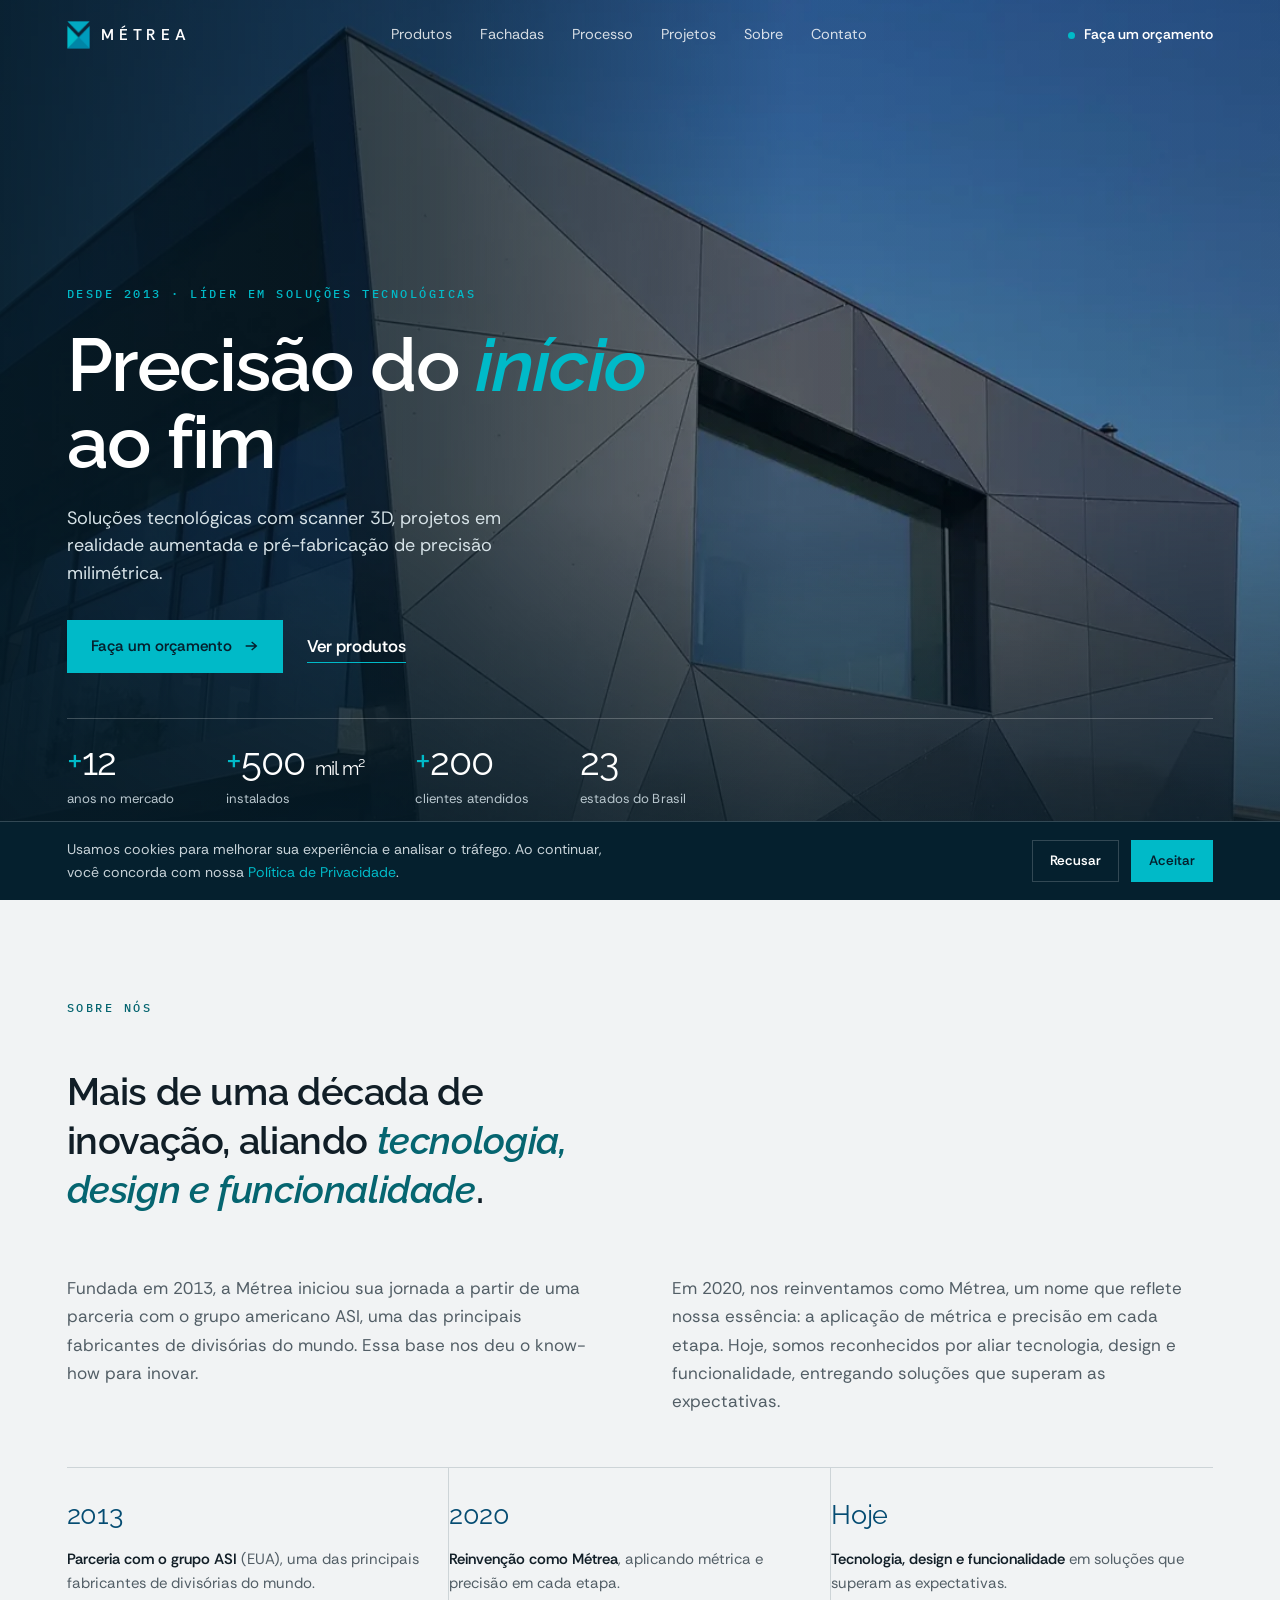
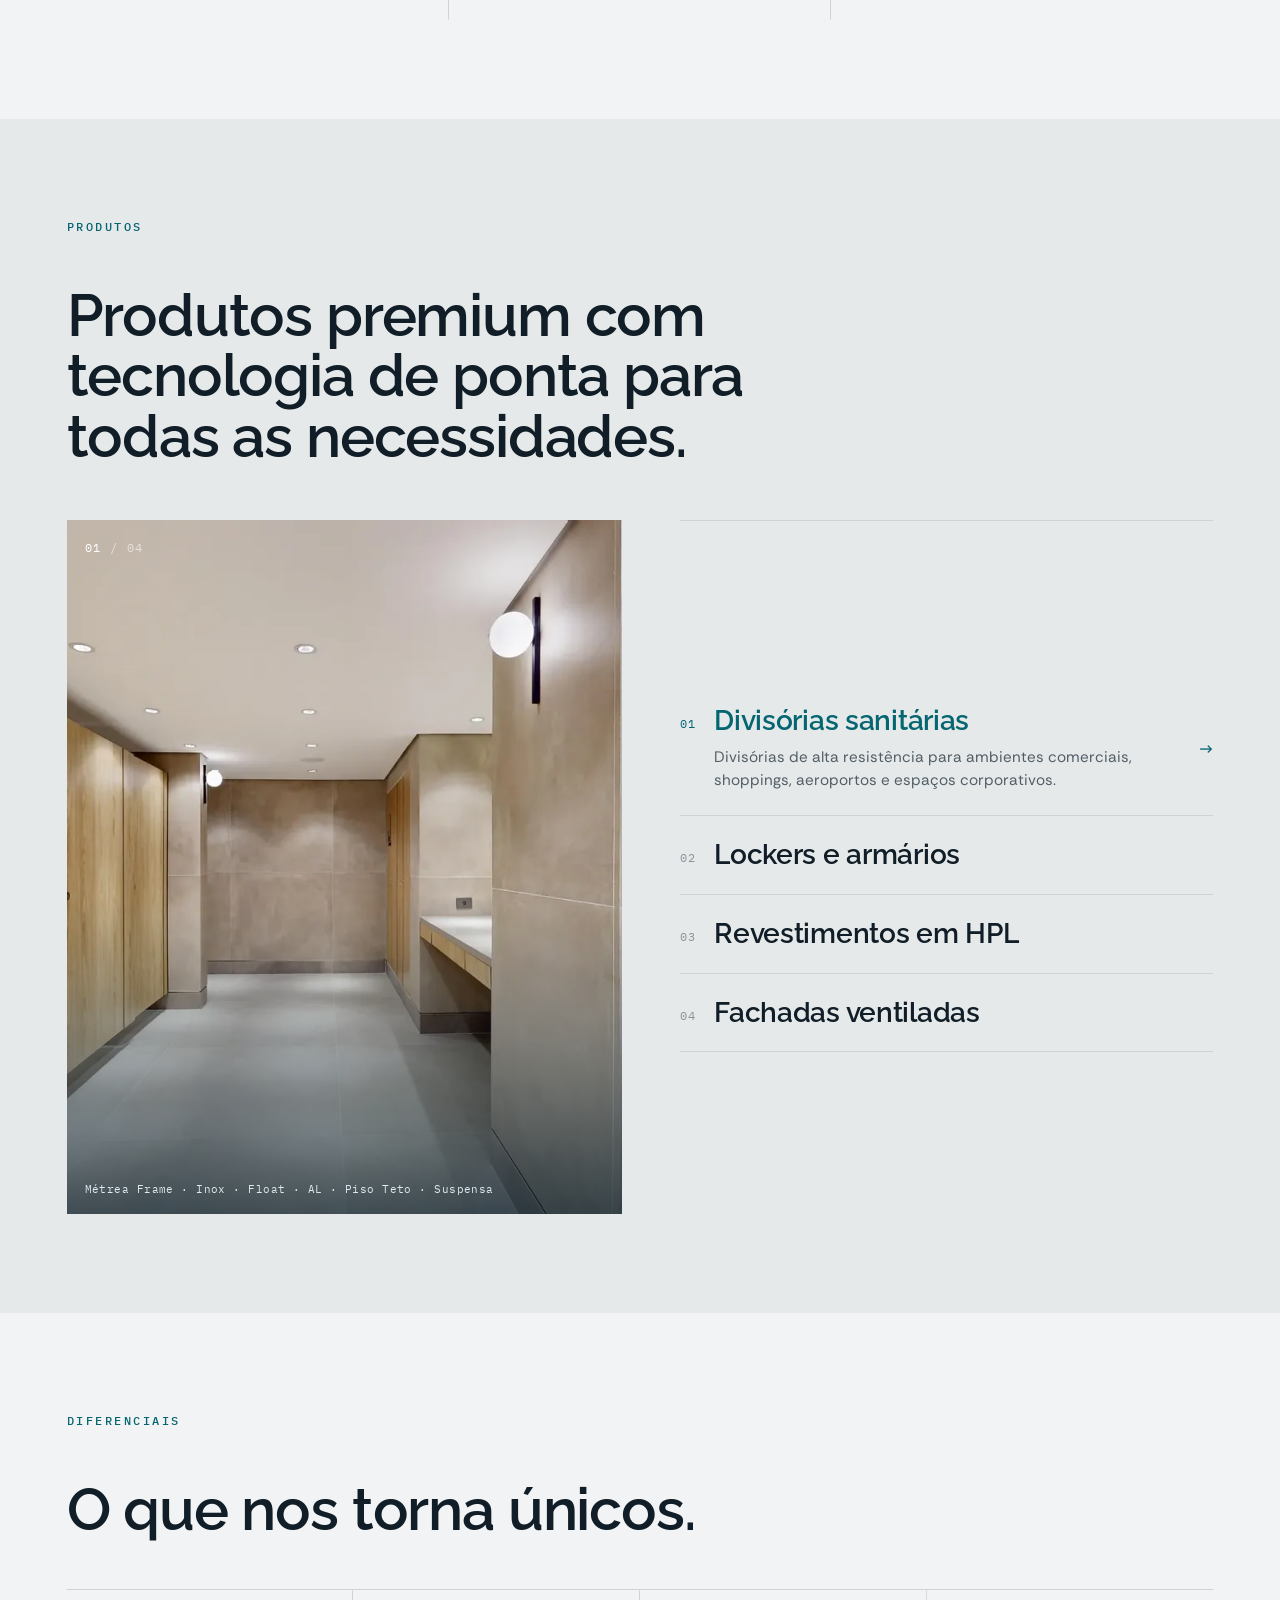
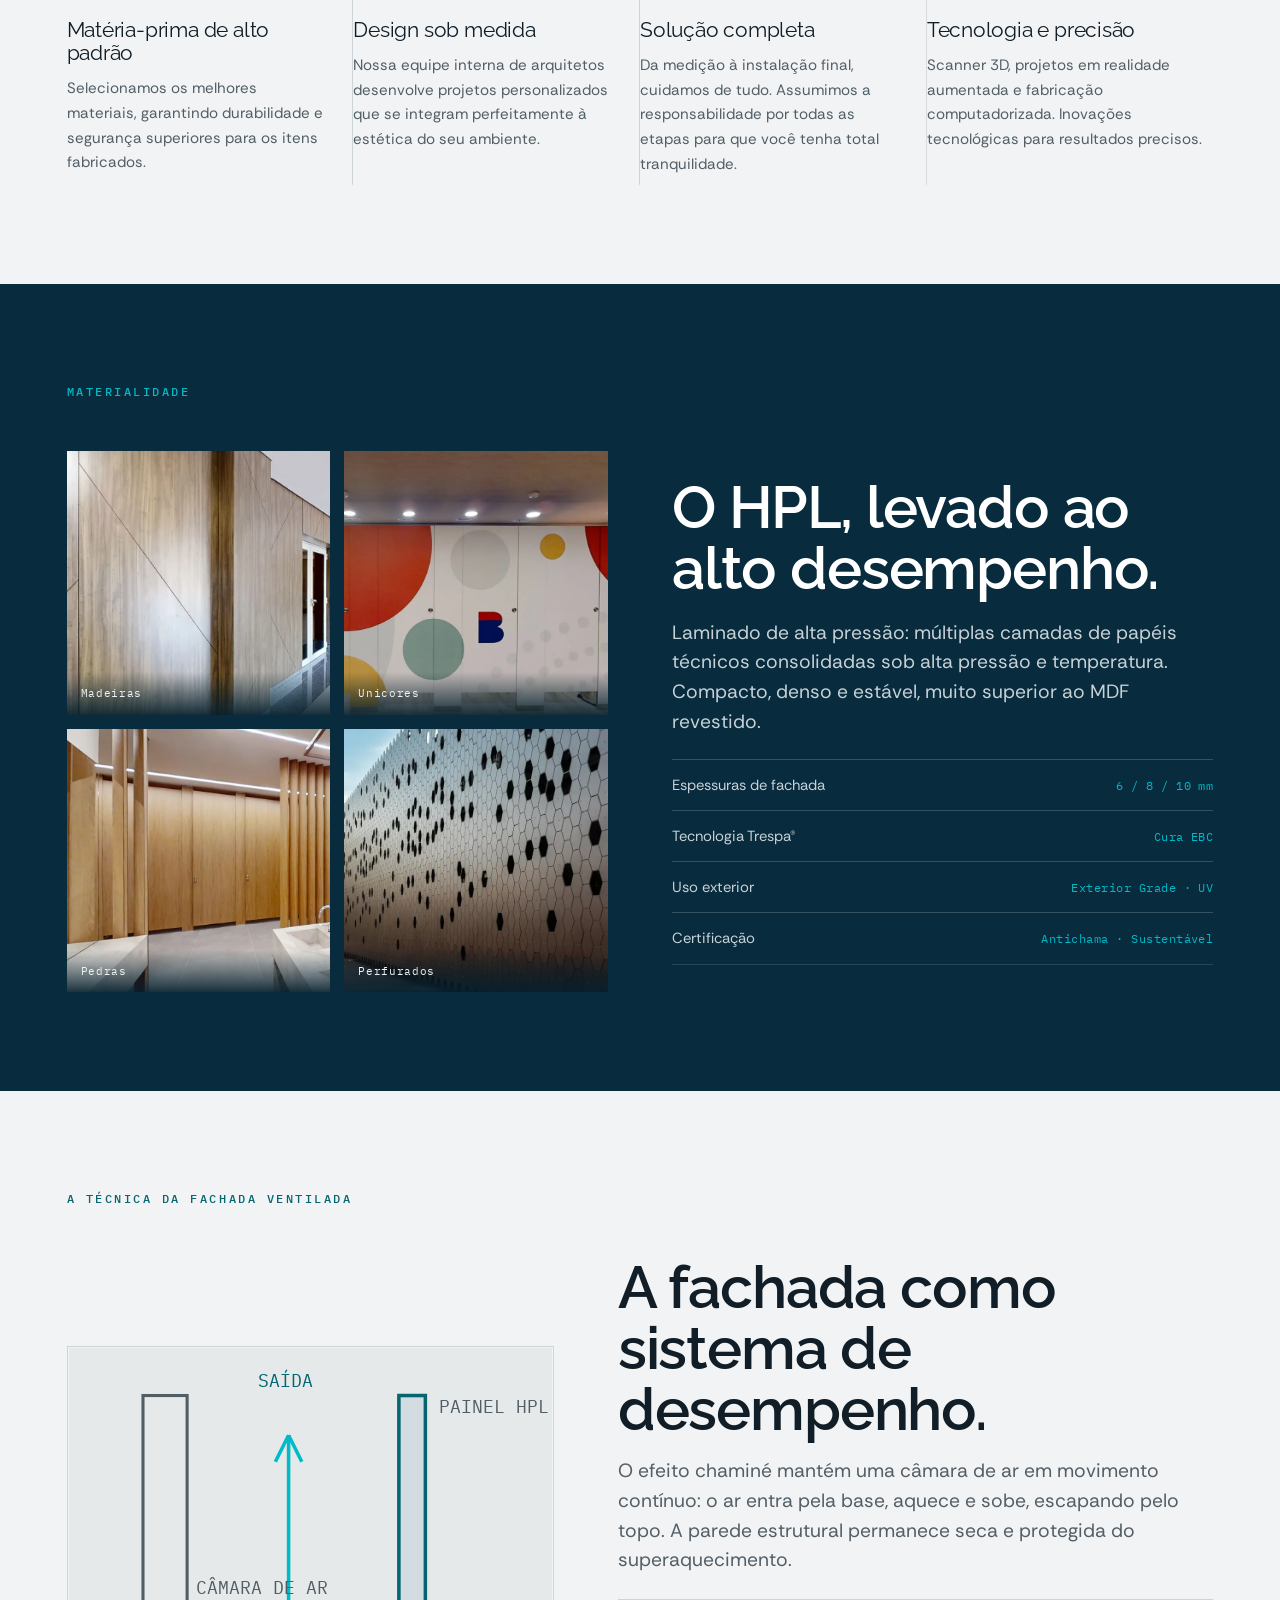
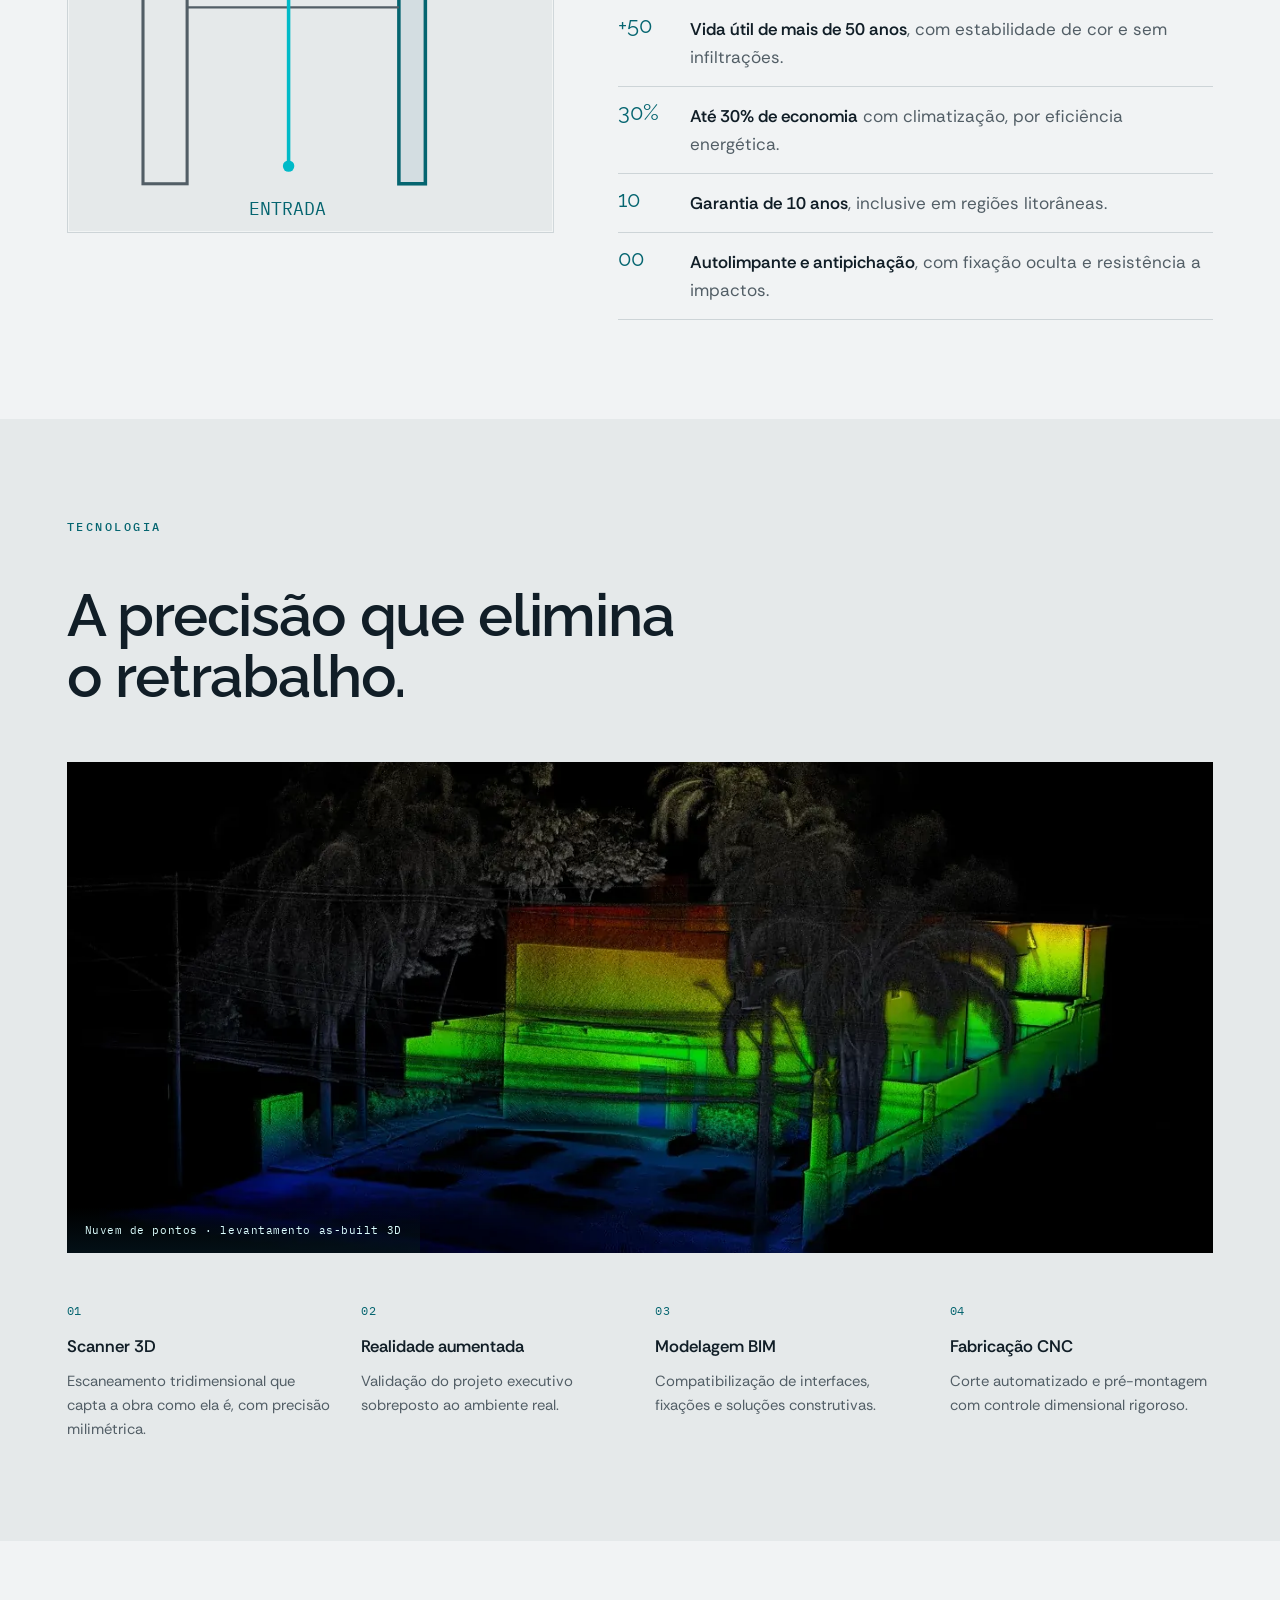
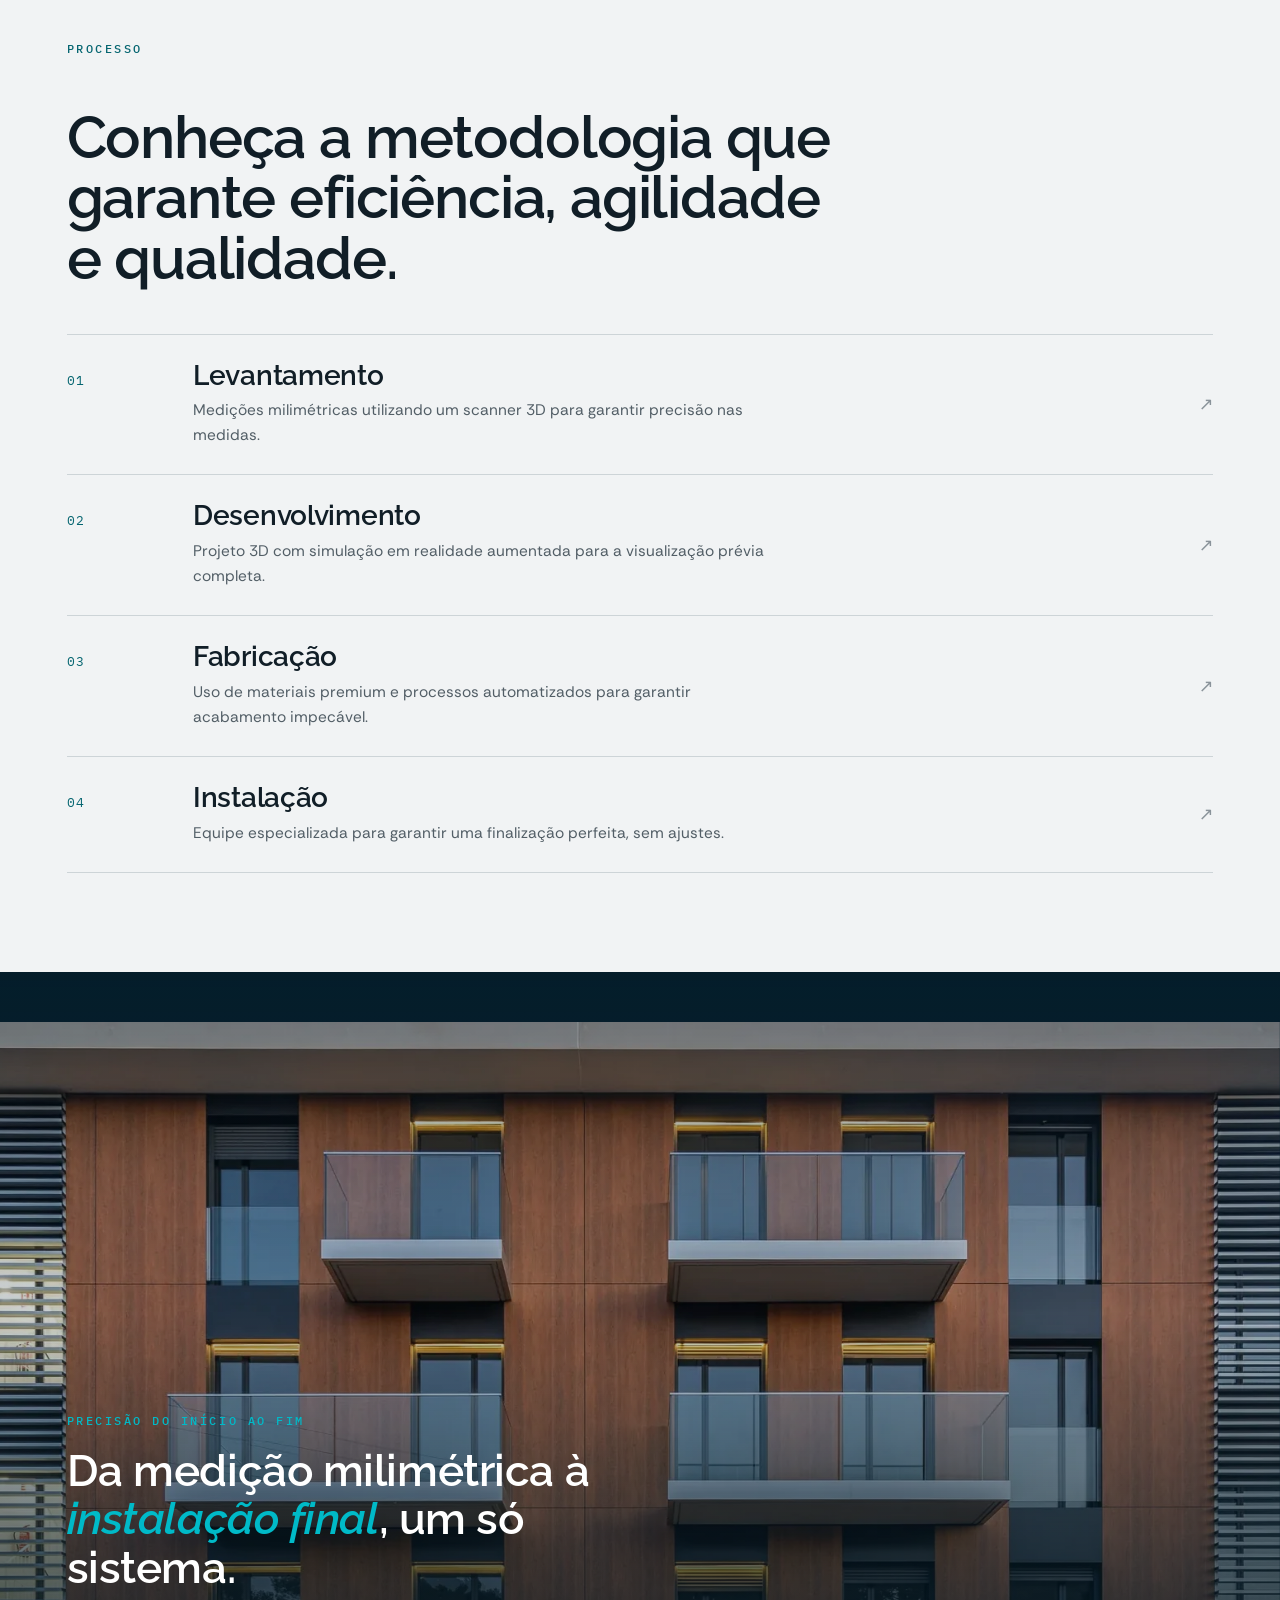
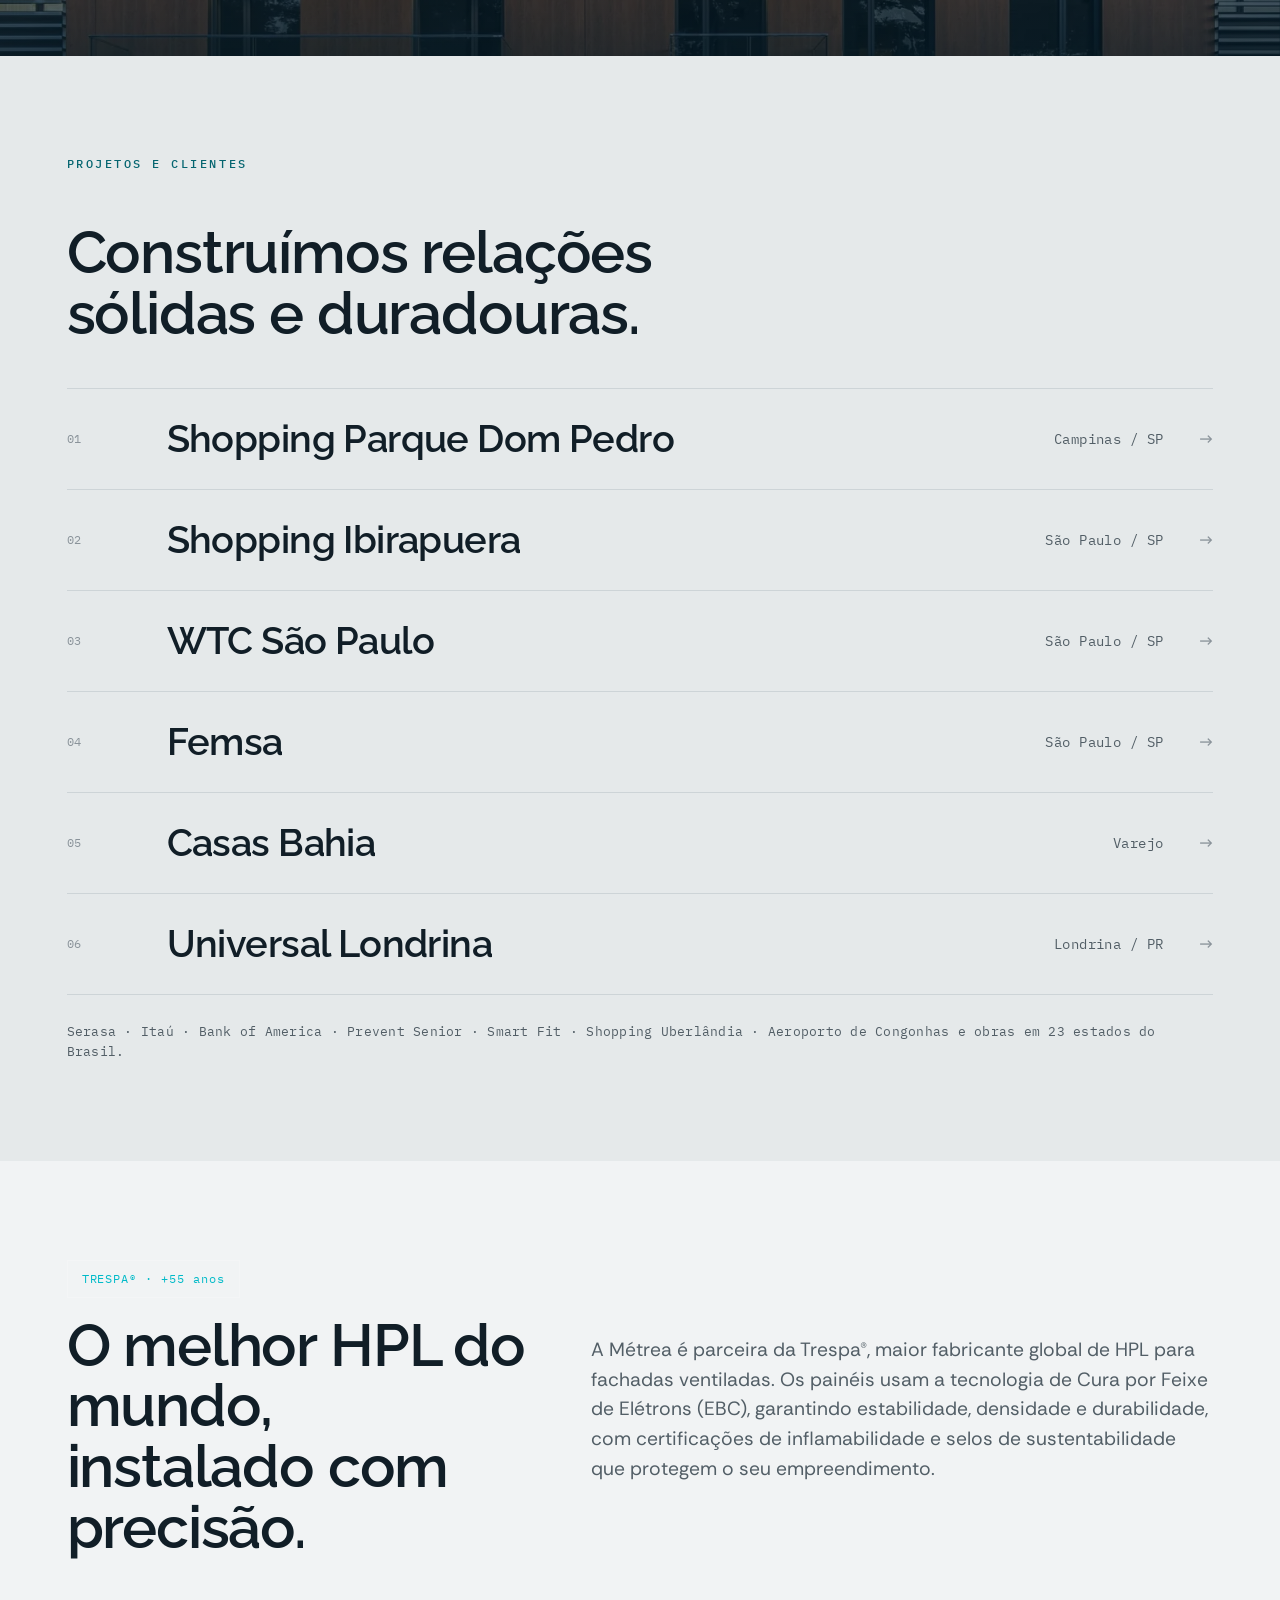
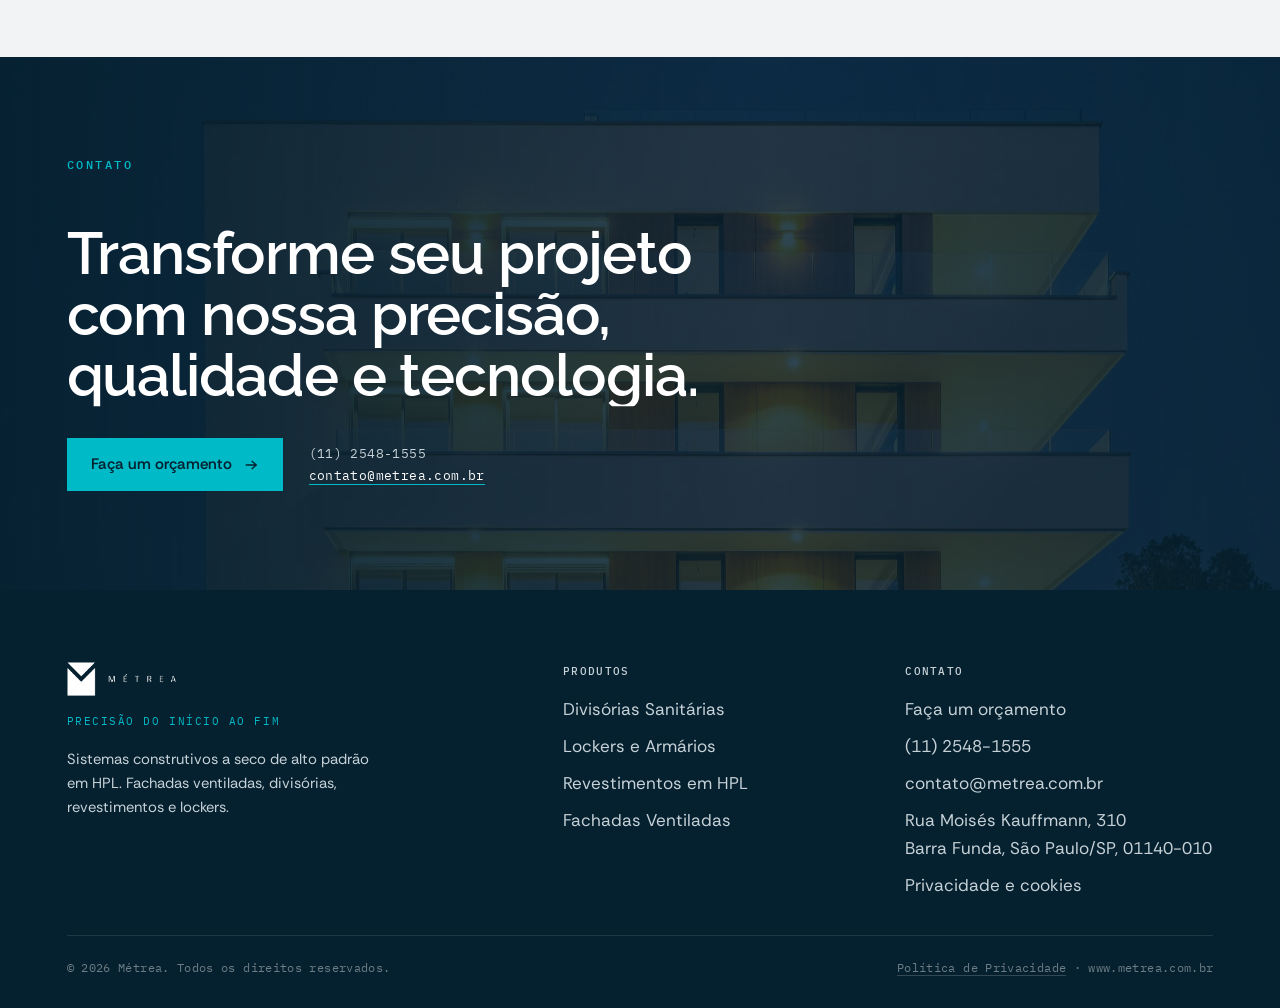
==== commit 15113ceb: "Tipografia: Raleway nos titulos + Rethink Sans no corpo (mantido IBM Plex Mono nos rotulos) Co-Autho" ====
--- a/public_html/index.html
+++ b/public_html/index.html
@@ -17,7 +17,7 @@
 <link rel="icon" type="image/png" href="assets/img/logo/metrea-icon.png">
 <link rel="preconnect" href="https://fonts.googleapis.com">
 <link rel="preconnect" href="https://fonts.gstatic.com" crossorigin>
-<link href="https://fonts.googleapis.com/css2?family=Newsreader:ital,opsz,wght@0,6..72,400;0,6..72,500;1,6..72,400&family=Barlow:wght@400;500;600&family=IBM+Plex+Mono:wght@400;500&display=swap" rel="stylesheet">
+<link href="https://fonts.googleapis.com/css2?family=Raleway:ital,wght@0,400;0,500;0,600;0,700;1,400;1,600&family=Rethink+Sans:ital,wght@0,400;0,500;0,600;0,700;1,400&family=IBM+Plex+Mono:wght@400;500&display=swap" rel="stylesheet">
 <link rel="stylesheet" href="assets/css/style.css">
 <script type="application/ld+json">
 {"@context":"https://schema.org","@type":"Organization","name":"Métrea","slogan":"Precisão do início ao fim","url":"https://www.metrea.com.br","logo":"https://www.metrea.com.br/assets/img/logo/metrea-icon.png","foundingDate":"2013","email":"contato@metrea.com.br","telephone":"+55-11-2548-1555","address":{"@type":"PostalAddress","streetAddress":"Rua Moisés Kauffmann, 310, Barra Funda","addressLocality":"São Paulo","addressRegion":"SP","postalCode":"01140-010","addressCountry":"BR"},"description":"Sistemas construtivos a seco de alto padrão: fachadas ventiladas em HPL Trespa, divisórias sanitárias, revestimento de paredes em HPL e lockers."}
--- a/public_html/assets/css/style.css
+++ b/public_html/assets/css/style.css
@@ -19,8 +19,8 @@
   --line-d2:rgba(255,255,255,.10);
   --paper-d:#C7D2D8;        /* texto claro secundário sobre navy */
 
-  --serif:"Newsreader",Georgia,"Times New Roman",serif;
-  --sans:"Barlow",system-ui,-apple-system,sans-serif;
+  --serif:"Raleway",system-ui,-apple-system,sans-serif;   /* títulos / display (header) */
+  --sans:"Rethink Sans",system-ui,-apple-system,sans-serif; /* corpo */
   --mono:"IBM Plex Mono",ui-monospace,monospace;
 
   --wrap:1280px; --measure:66ch;
@@ -46,7 +46,7 @@
 /* ---------- type ---------- */
 .serif{font-family:var(--serif)}
 .mono{font-family:var(--mono)}
-.display{font-family:var(--serif);font-weight:400;line-height:1.01;letter-spacing:-.015em}
+.display{font-family:var(--serif);font-weight:600;line-height:1.04;letter-spacing:-.02em}
 .h1{font-size:clamp(2.7rem,5.8vw,5.3rem)}
 .h2{font-size:clamp(2.2rem,4.6vw,3.9rem);line-height:1.03}
 .h3{font-size:clamp(1.5rem,2.6vw,2.15rem);line-height:1.06}
@@ -103,6 +103,13 @@
 .hdr:not([data-solid="true"]) .burger span{background:#fff}
 
 .progress{position:fixed;top:0;left:0;height:2px;width:0;z-index:81;background:var(--cyan)}
+
+/* Widget do Merlin — troca o roxo padrão (#5C40F5) pelo azul da marca Métrea */
+.merlin-button-popup,
+.merlin-button.merlin-button-popup{background-color:#054C72!important;background-image:none!important;box-shadow:0 10px 30px rgba(5,32,46,.3)!important}
+.merlin-button-popup:hover{background-color:#0a5c88!important}
+.merlin-popup-container [style*="5C40F5"],
+.merlin-popup-container [style*="rgb(92, 64, 245)"]{background-color:#054C72!important;color:#fff!important}
 
 /* ==========================================================================
    HERO — full-bleed (imagem cheia + texto sobreposto), entrada elegante
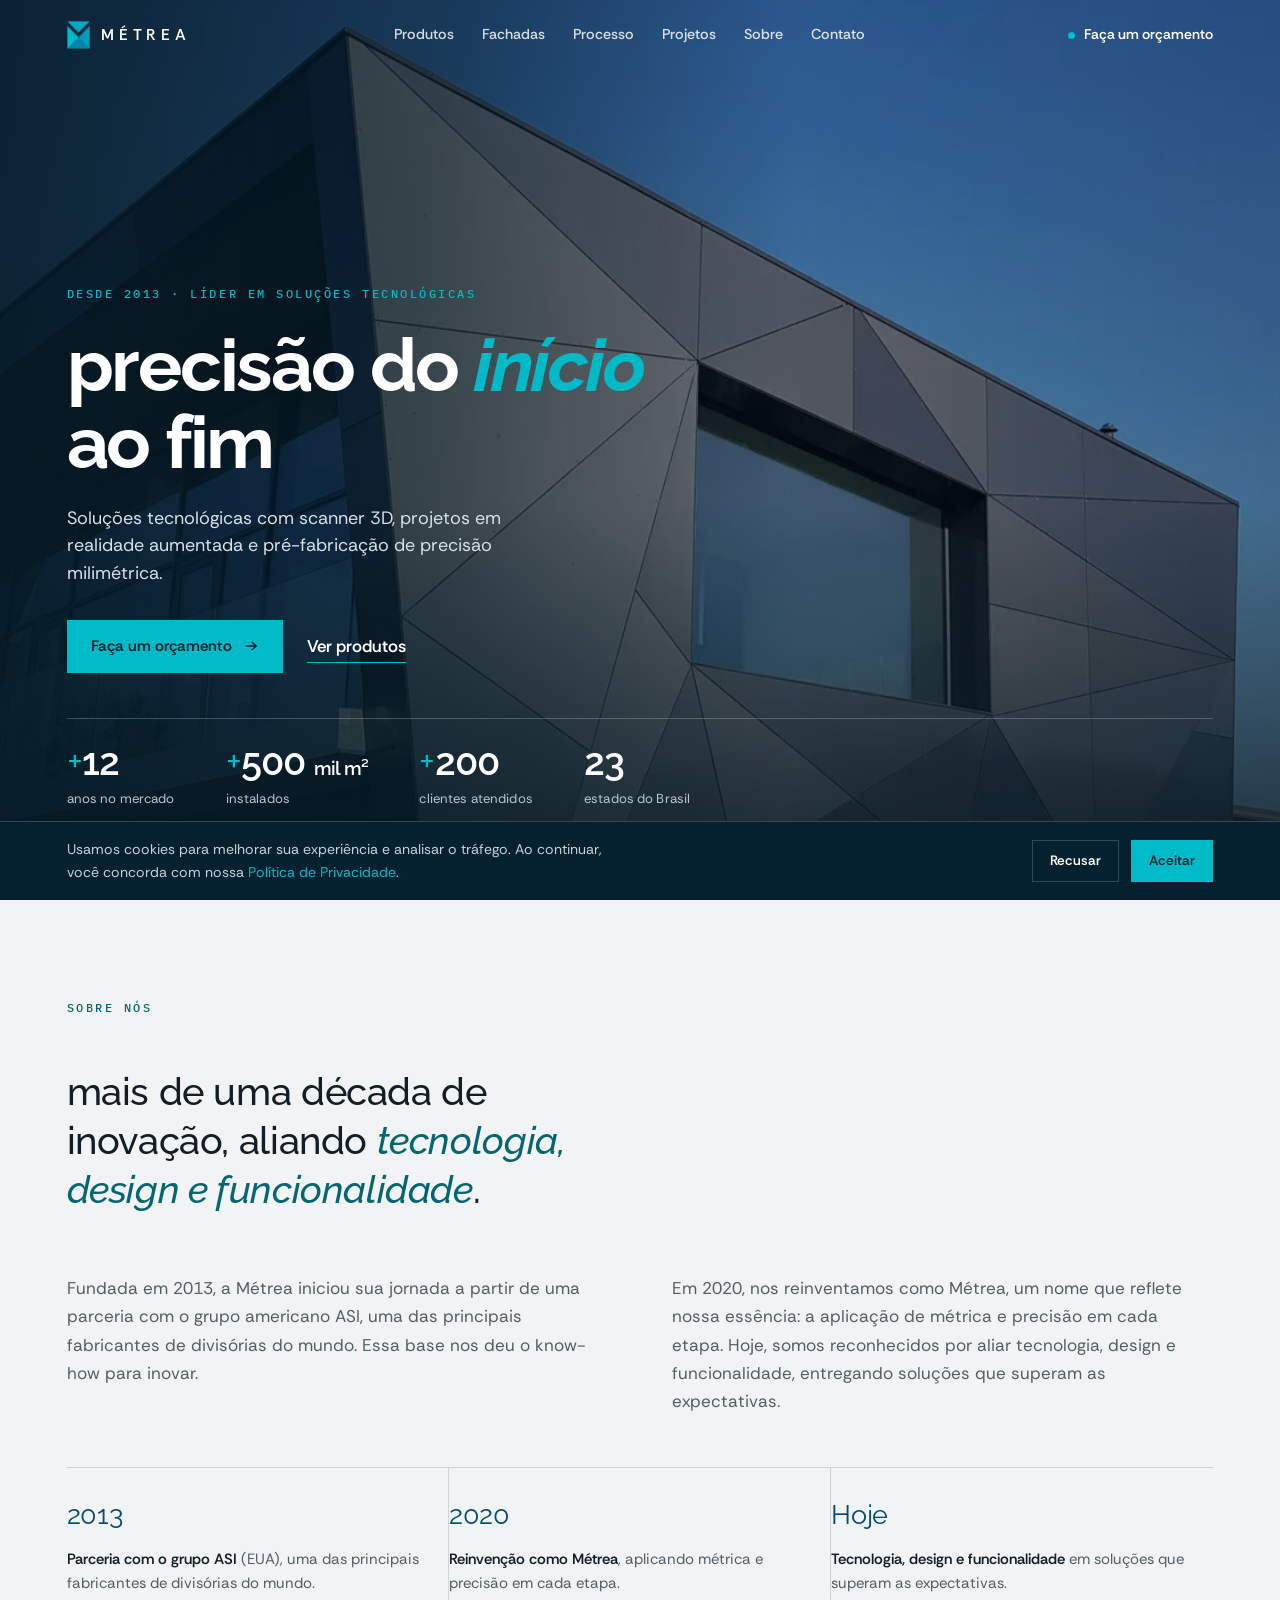
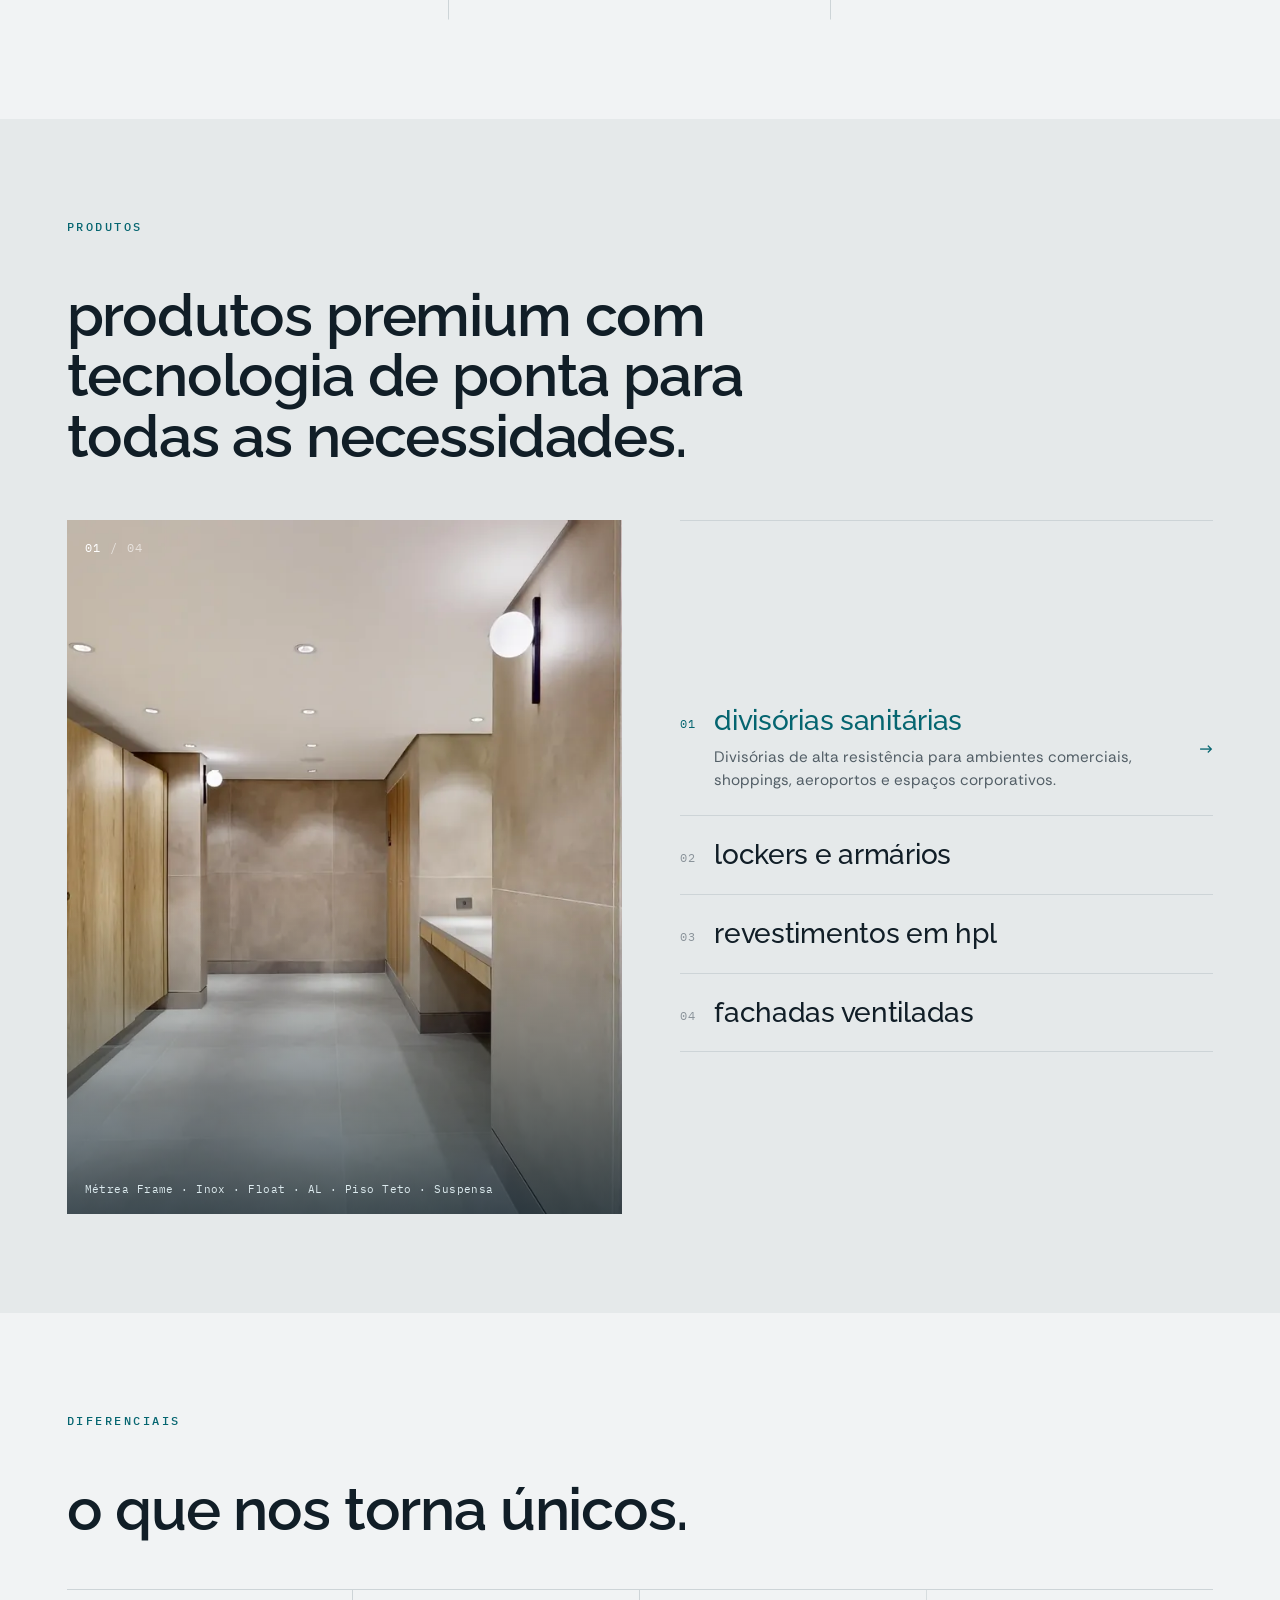
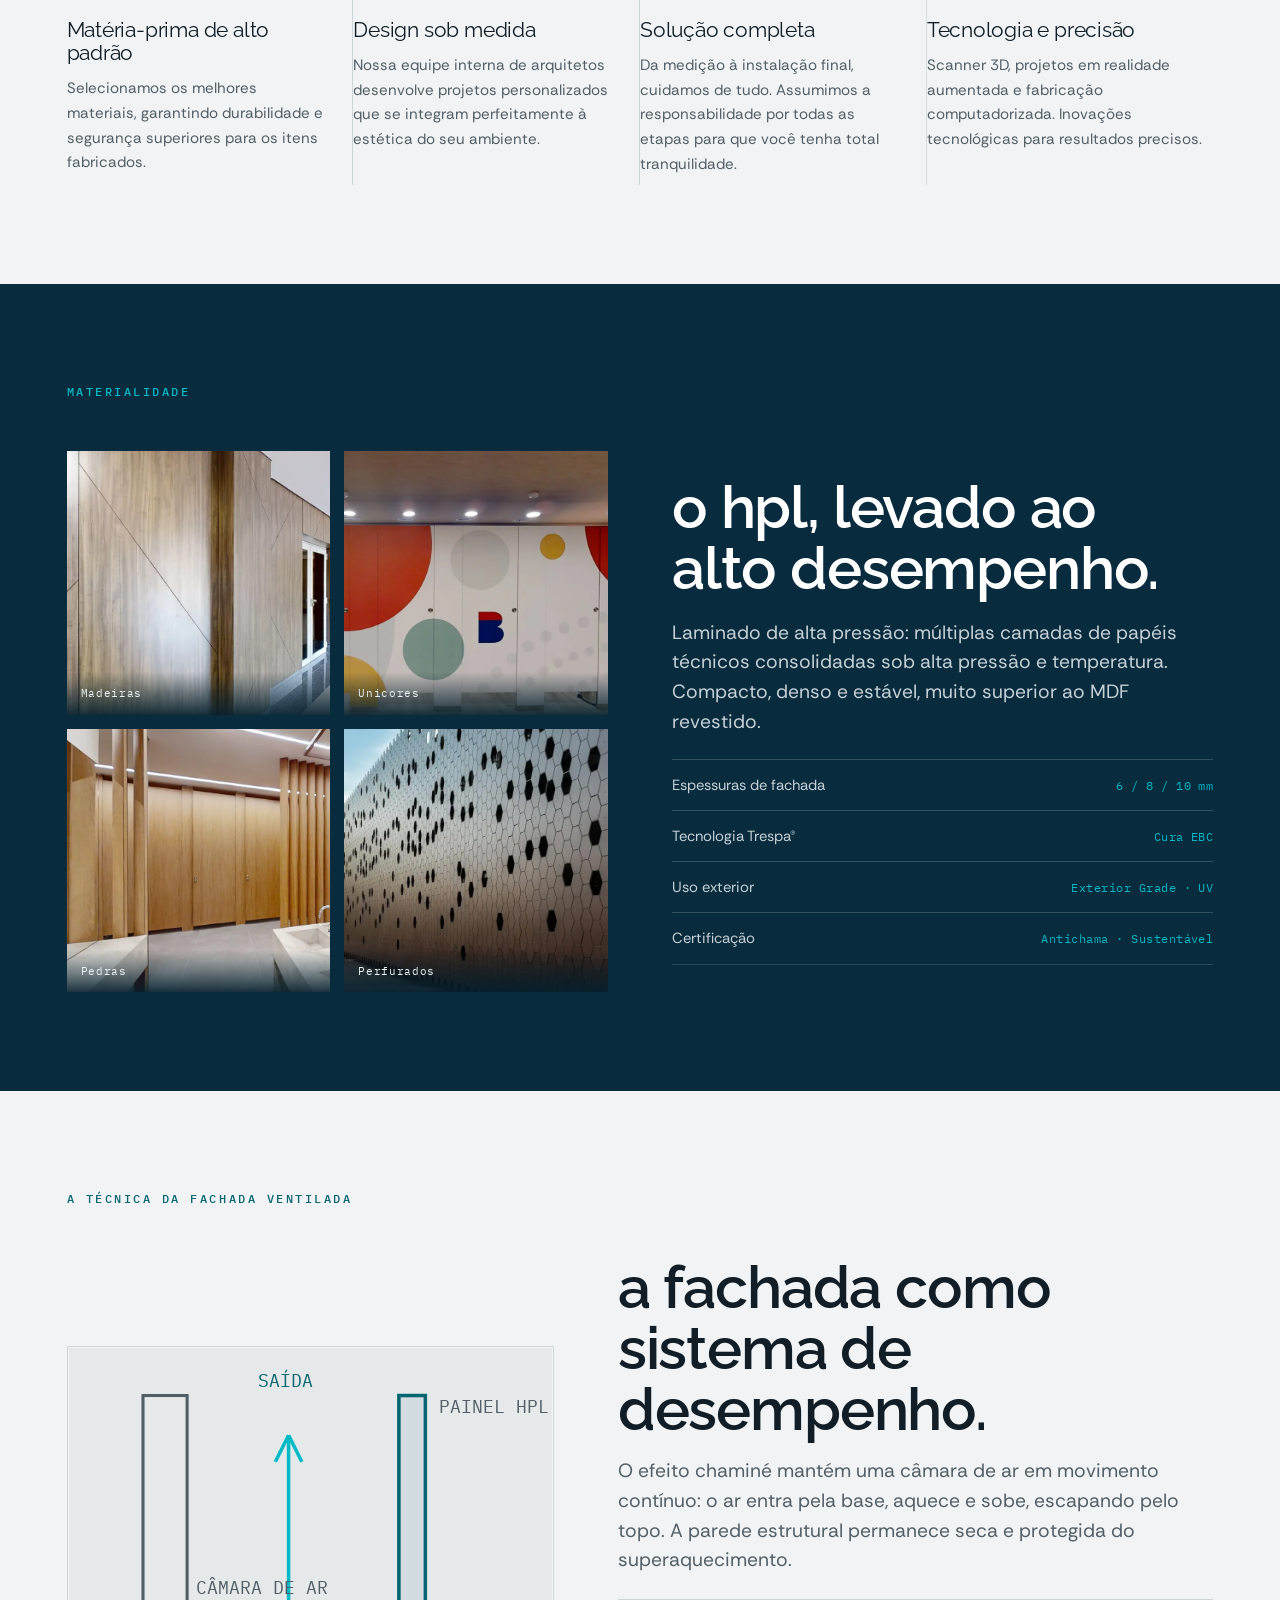
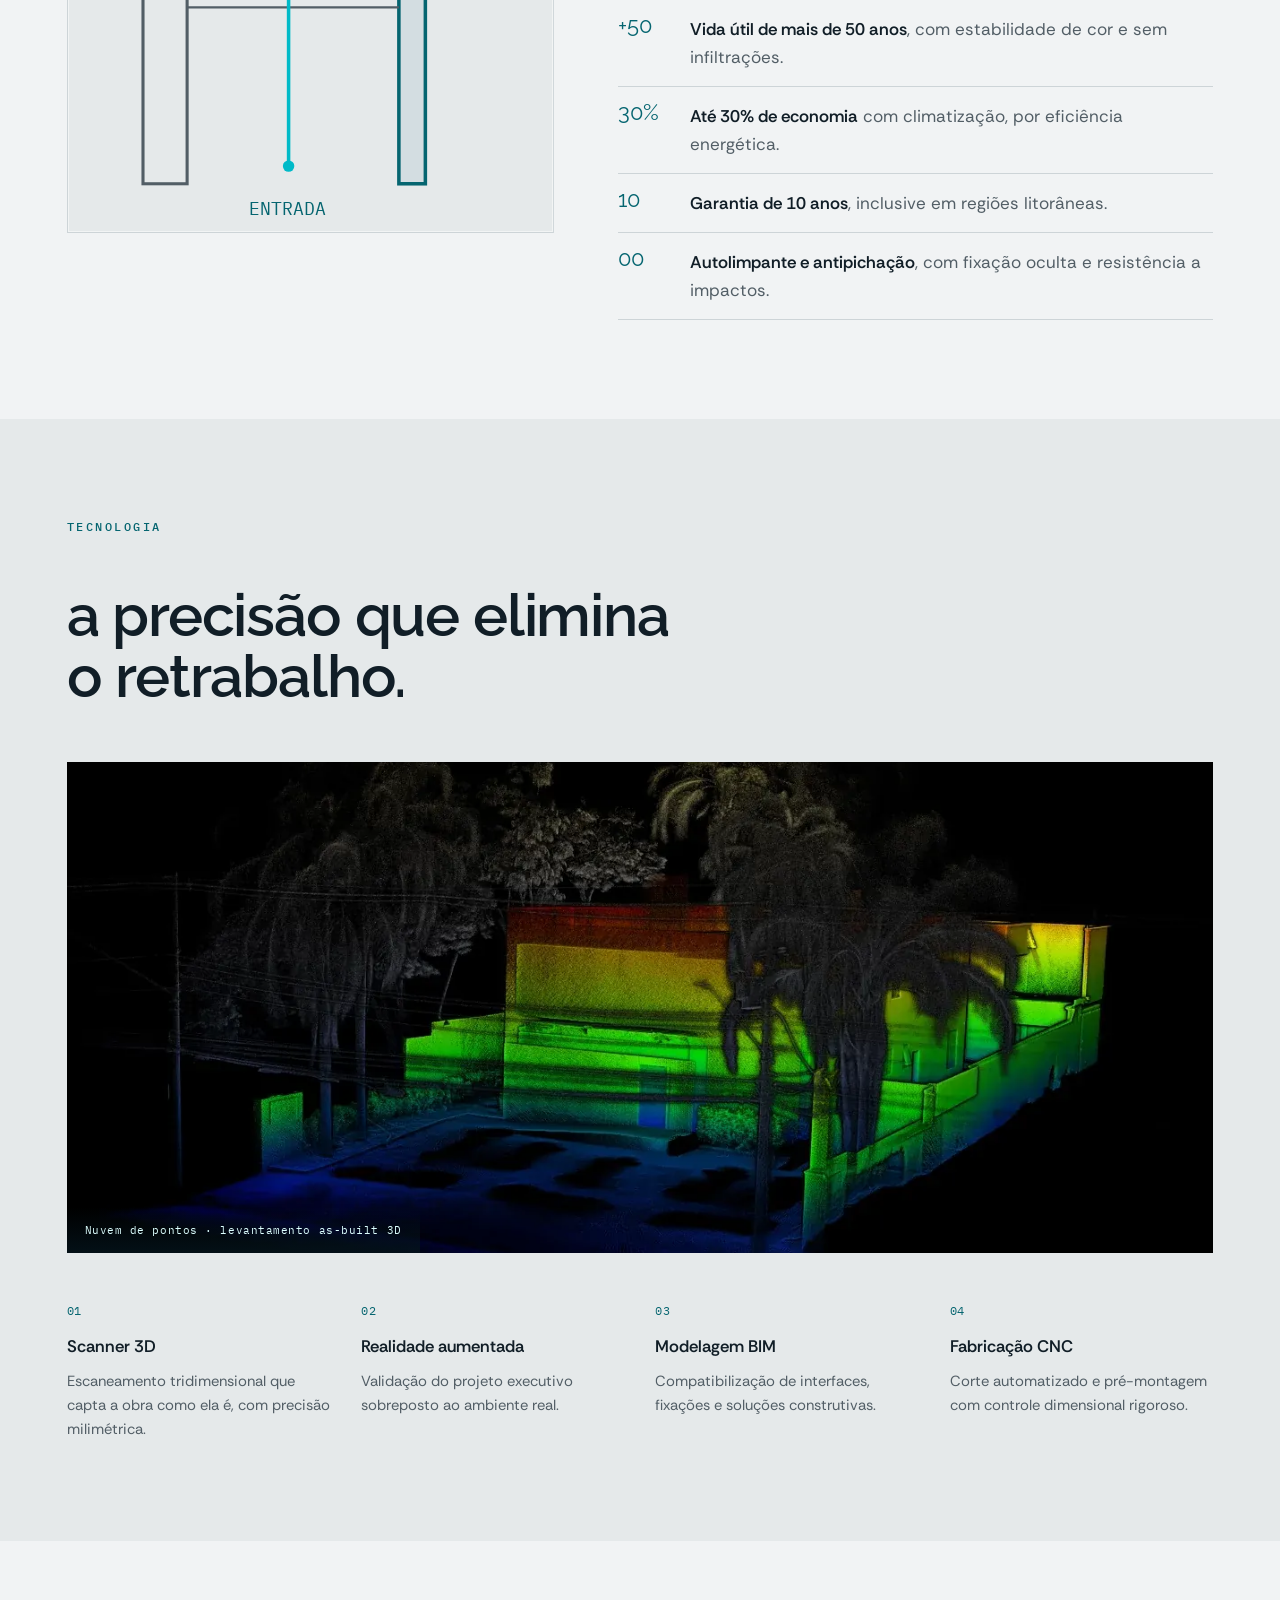
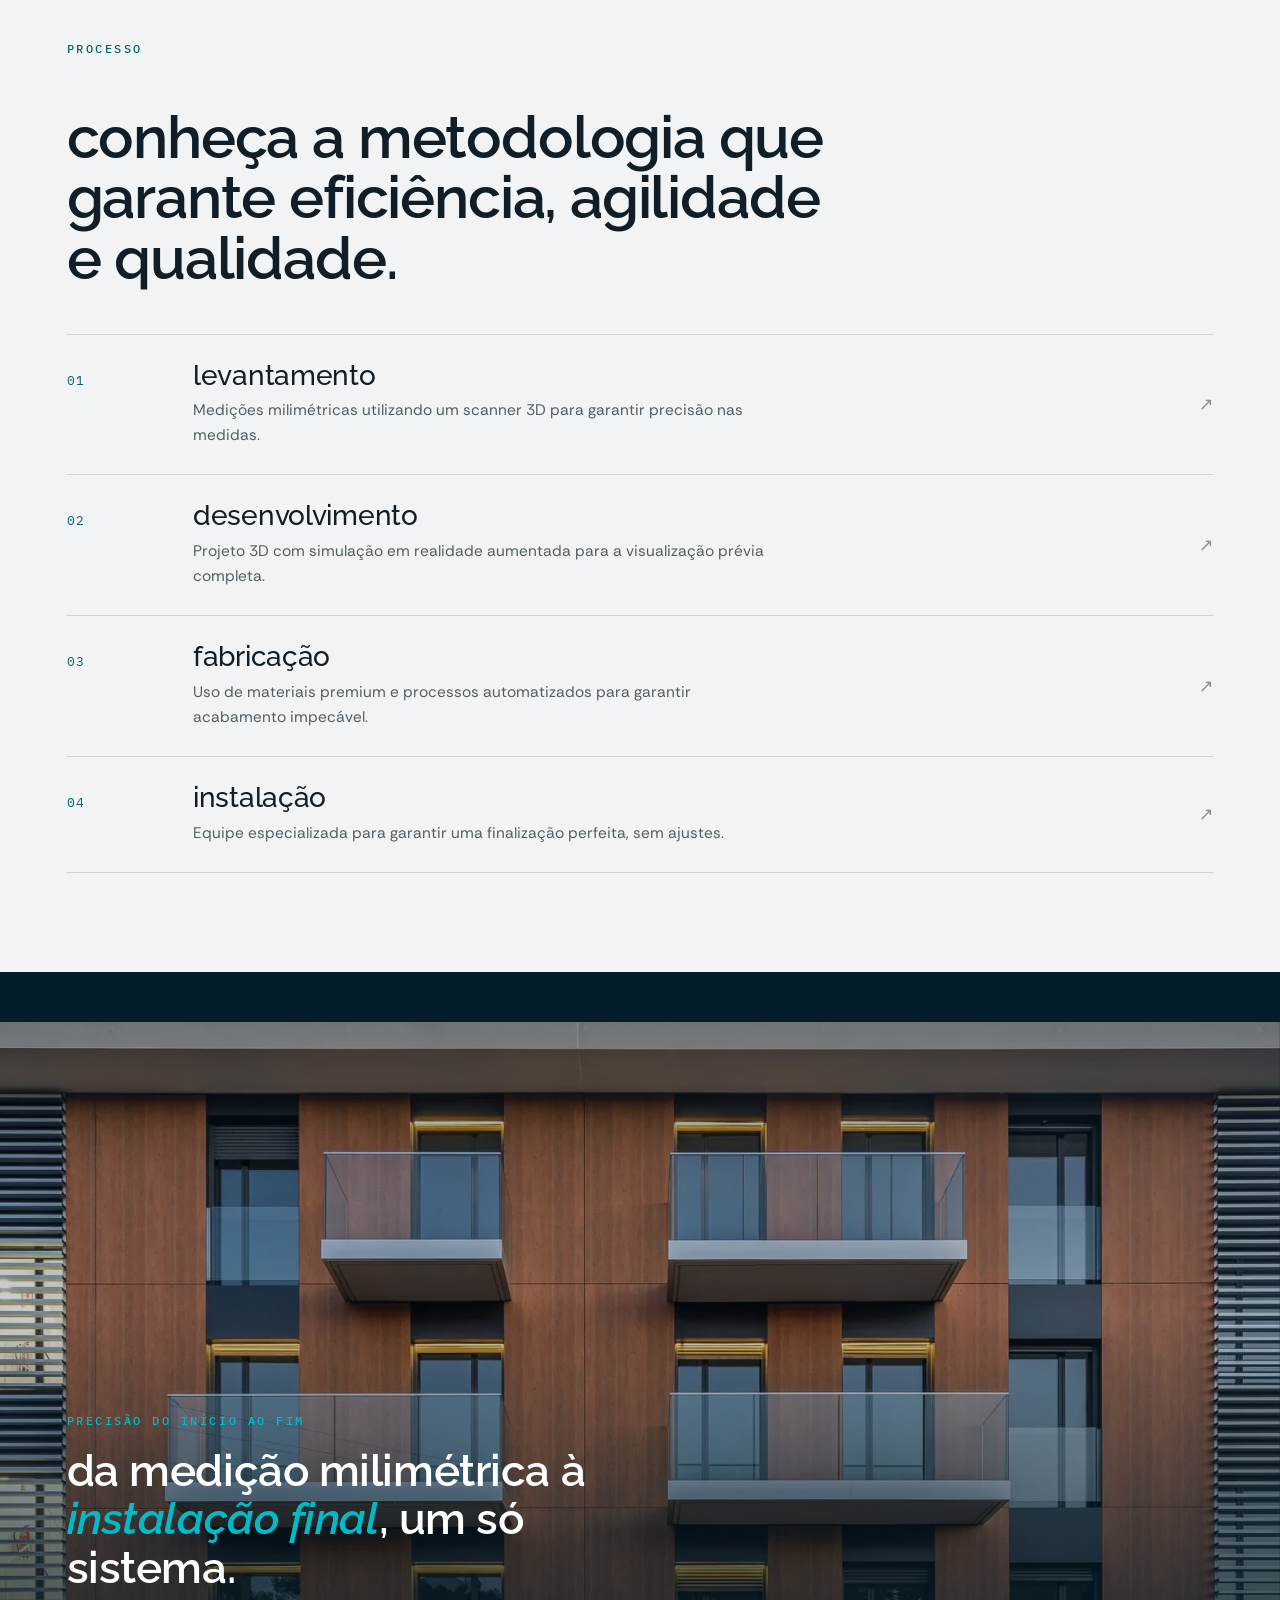
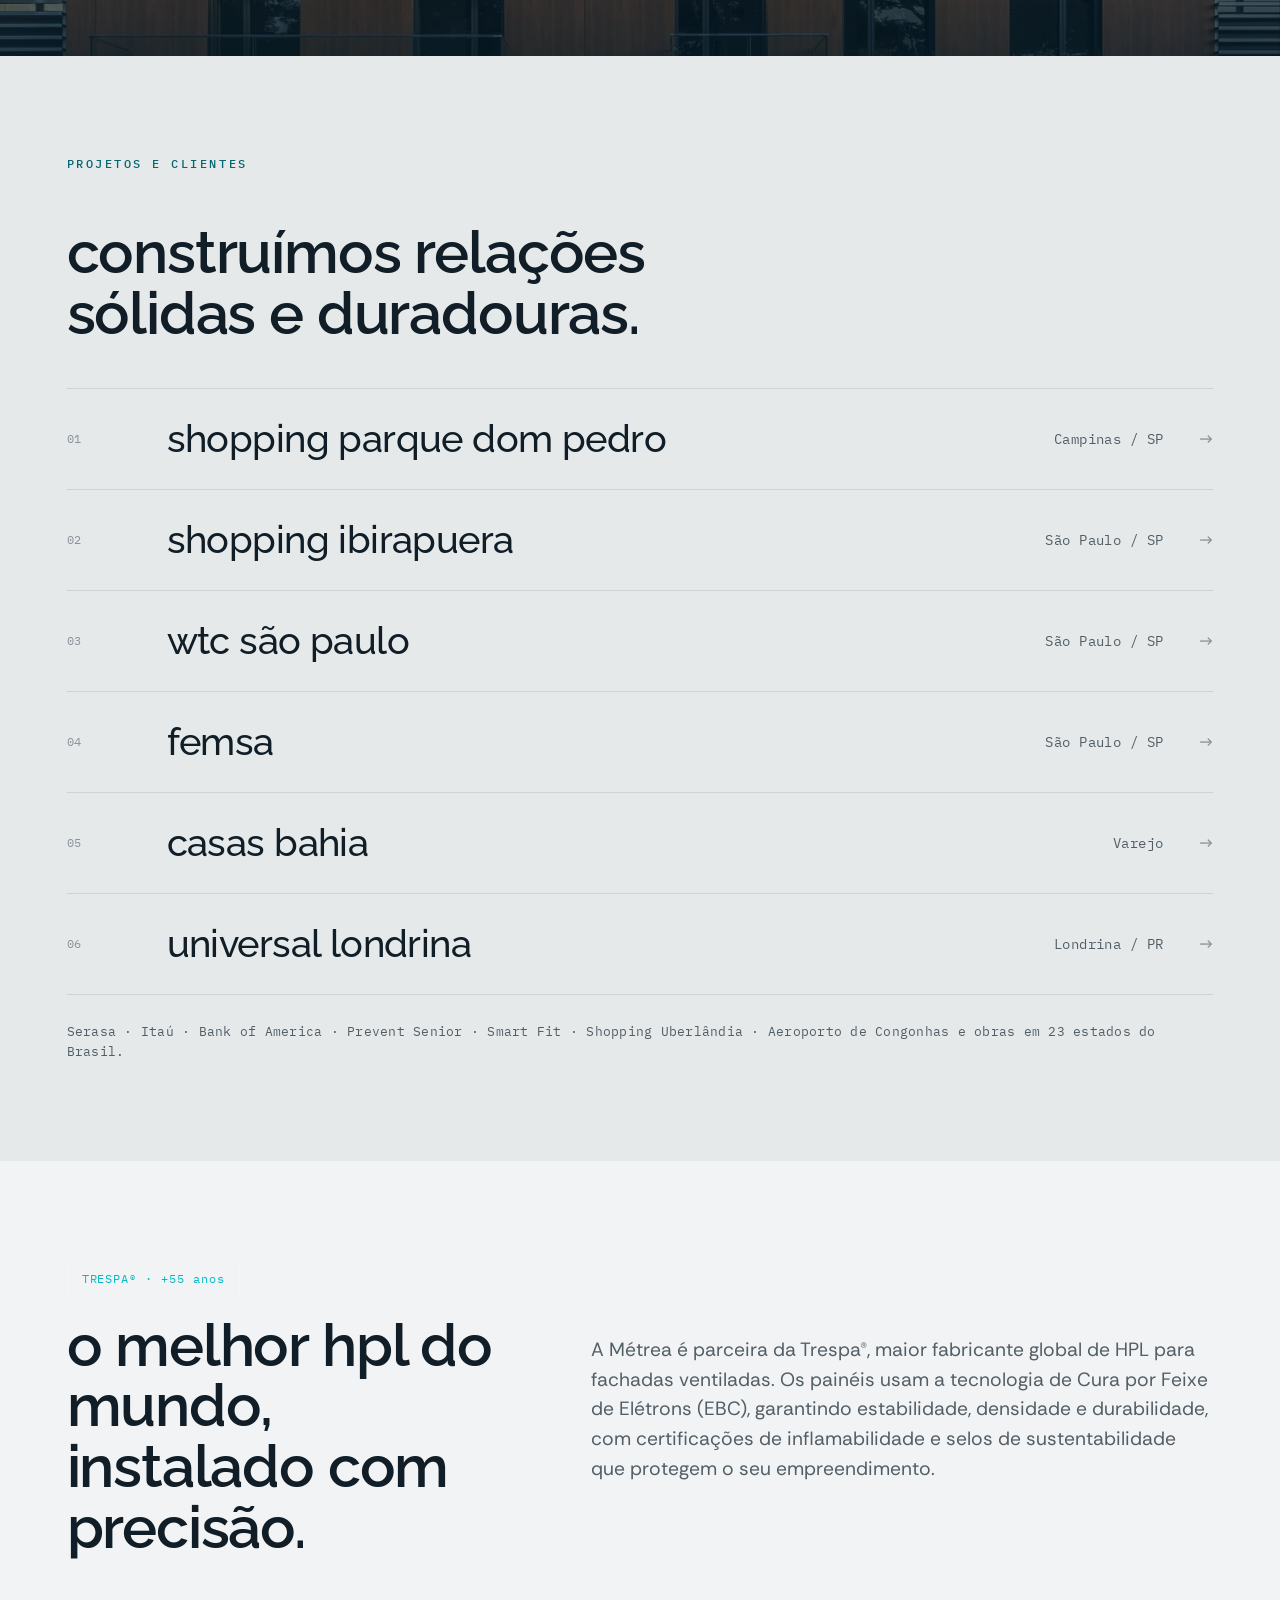
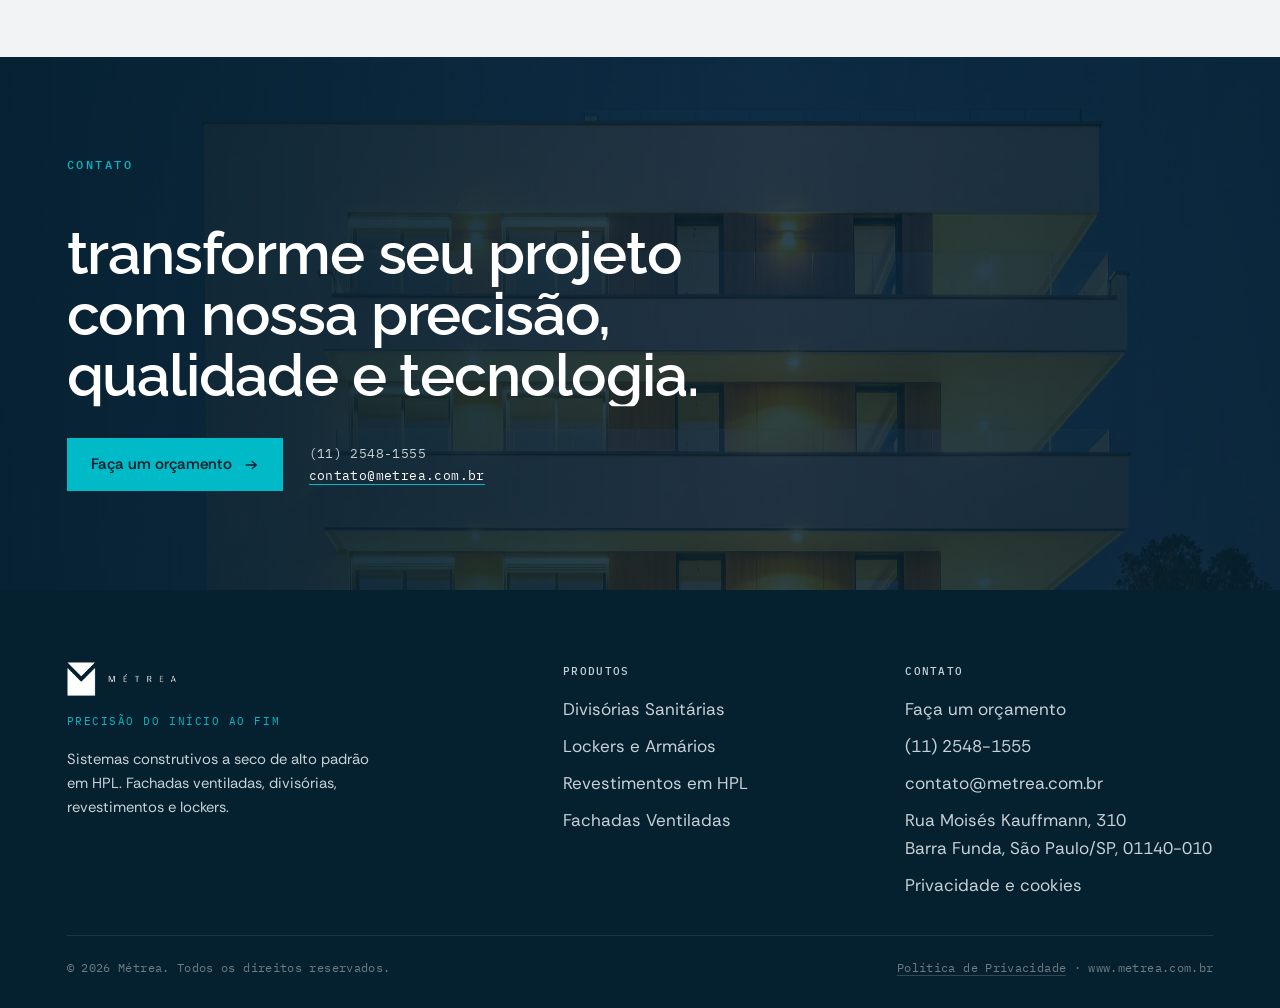
==== commit cad18c3f: "Hierarquia de leitura por peso (700/600/500/400) + quebra do H1 apos 'inicio'" ====
--- a/public_html/index.html
+++ b/public_html/index.html
@@ -56,7 +56,7 @@
   <div class="hero__scrim"></div>
   <div class="hero__inner">
     <p class="kicker" data-hrev>Desde 2013 · Líder em soluções tecnológicas</p>
-    <h1 class="display h1" data-hrev>Precisão do <em>início</em> ao fim</h1>
+    <h1 class="display h1" data-hrev>Precisão do <em>início</em><br>ao fim</h1>
     <p class="hero__sub" data-hrev>Soluções tecnológicas com scanner 3D, projetos em realidade aumentada e pré-fabricação de precisão milimétrica.</p>
     <div class="hero__cta" data-hrev>
       <a class="btn cyan" data-wa href="#"><span>Faça um orçamento</span><svg viewBox="0 0 24 24" fill="none" aria-hidden="true"><path d="M4 12h15M13 6l7 6-7 6" stroke="currentColor" stroke-width="2"/></svg></a>
--- a/public_html/assets/css/style.css
+++ b/public_html/assets/css/style.css
@@ -46,10 +46,17 @@
 /* ---------- type ---------- */
 .serif{font-family:var(--serif)}
 .mono{font-family:var(--mono)}
-.display{font-family:var(--serif);font-weight:600;line-height:1.04;letter-spacing:-.02em}
-.h1{font-size:clamp(2.7rem,5.8vw,5.3rem)}
-.h2{font-size:clamp(2.2rem,4.6vw,3.9rem);line-height:1.03}
-.h3{font-size:clamp(1.5rem,2.6vw,2.15rem);line-height:1.06}
+/* hierarquia de peso: 700 (hero) > 600 (títulos de seção) > 500 (nomes/itens) > 400 (corpo) */
+.display{font-family:var(--serif);font-weight:600;line-height:1.04;letter-spacing:-.02em;text-transform:lowercase}
+.h1{font-size:clamp(2.7rem,5.8vw,5.3rem);font-weight:700;letter-spacing:-.03em}
+.h2{font-size:clamp(2.2rem,4.6vw,3.9rem);line-height:1.03;font-weight:600}
+.h3{font-size:clamp(1.5rem,2.6vw,2.15rem);line-height:1.06;font-weight:500}
+b,strong{font-weight:600}
+/* tier 500 (medium): nomes de item, statement editorial, nav */
+.pstep h3,.irow h3,.px__name,.lead-xl{font-weight:500}
+.nav a{font-weight:500}
+/* números fortes (600) */
+.hero__stats .st .n,.stats .s .n{font-weight:600}
 .kicker{font-family:var(--mono);font-size:11.5px;letter-spacing:.22em;text-transform:uppercase;
   color:var(--cyan-ink);font-weight:500}
 .dark .kicker{color:var(--cyan)}
@@ -127,7 +134,7 @@
 .hero__inner{position:relative;z-index:2;width:100%;max-width:var(--wrap);margin-inline:auto;
   padding:0 var(--gut) clamp(52px,10vh,108px)}
 .hero .kicker{color:var(--cyan);margin-bottom:22px;display:block}
-.hero h1{color:#fff;max-width:15ch}
+.hero h1{color:#fff;max-width:20ch}
 .hero h1 em{color:var(--cyan)}
 .hero__sub{margin-top:24px;max-width:46ch;font-size:clamp(1.06rem,1.4vw,1.28rem);color:#D6E2E7;line-height:1.55}
 .hero__cta{margin-top:32px;display:flex;gap:24px;align-items:center;flex-wrap:wrap}
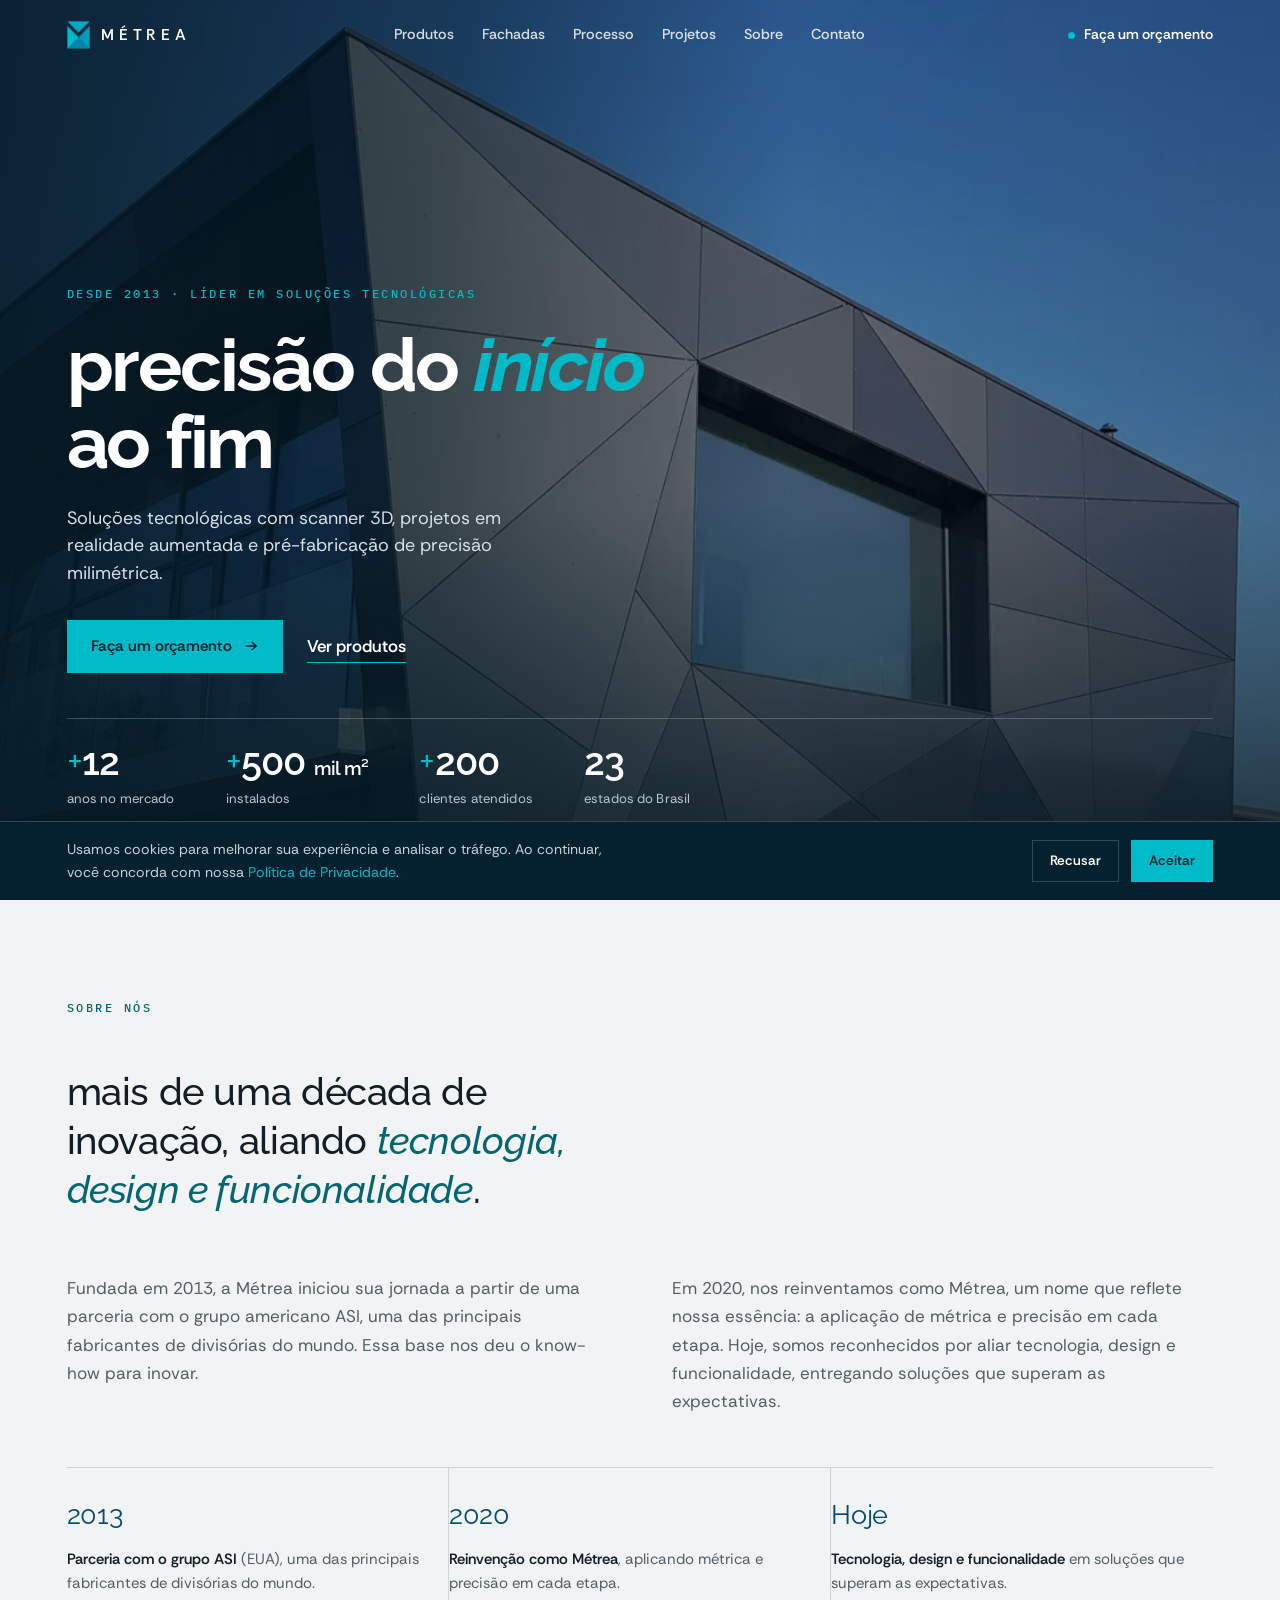
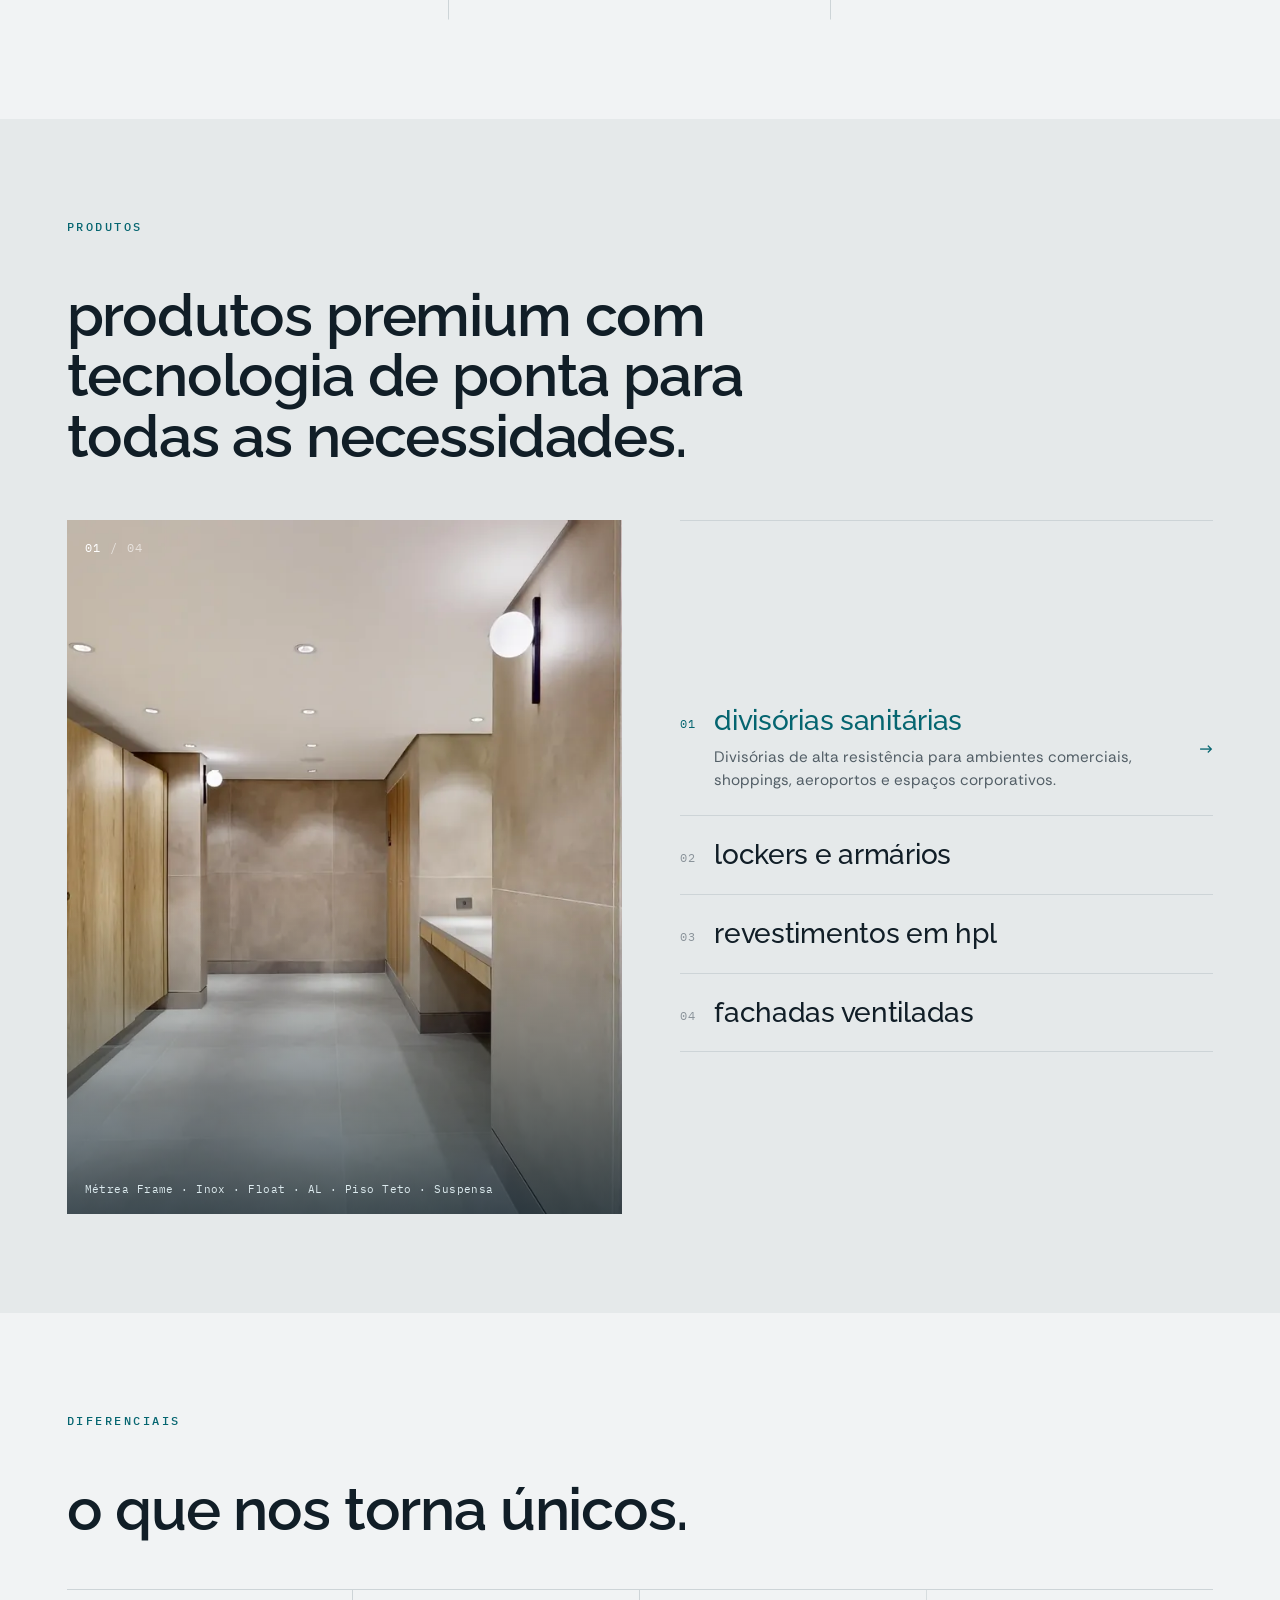
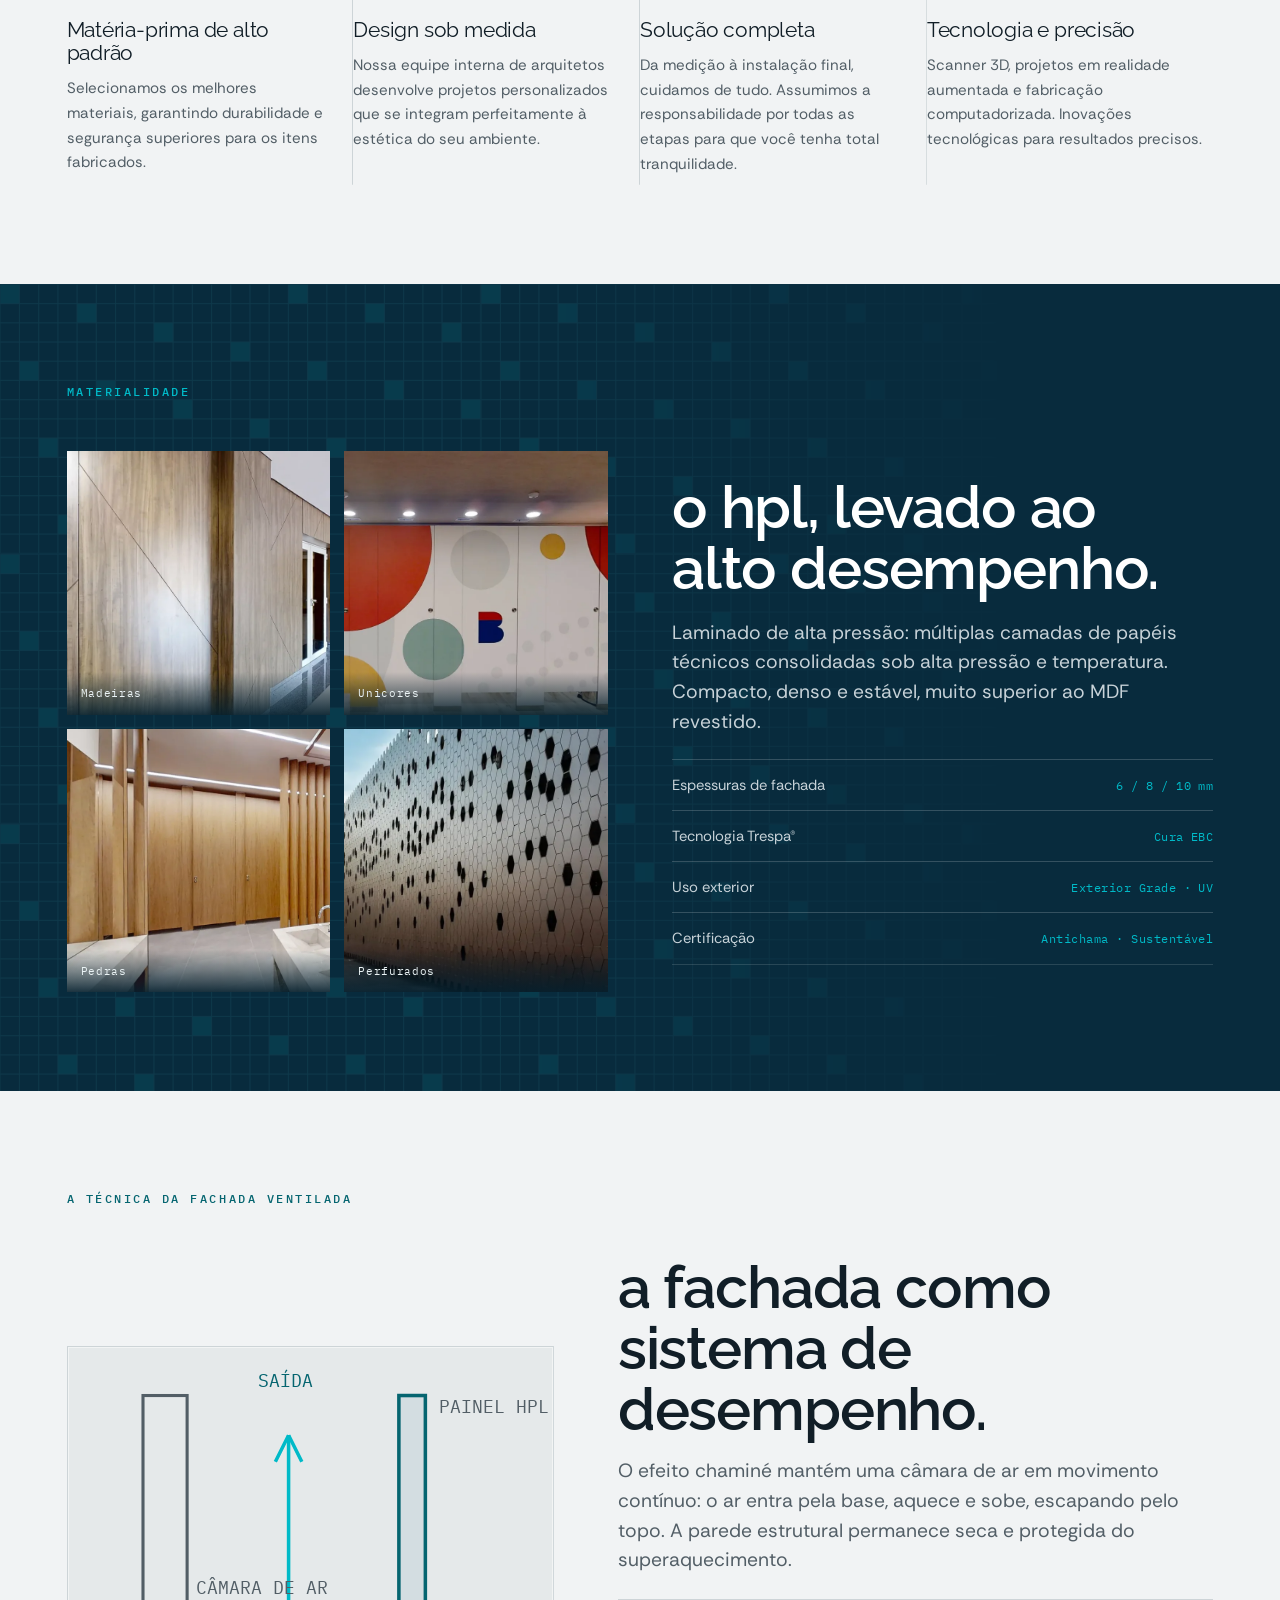
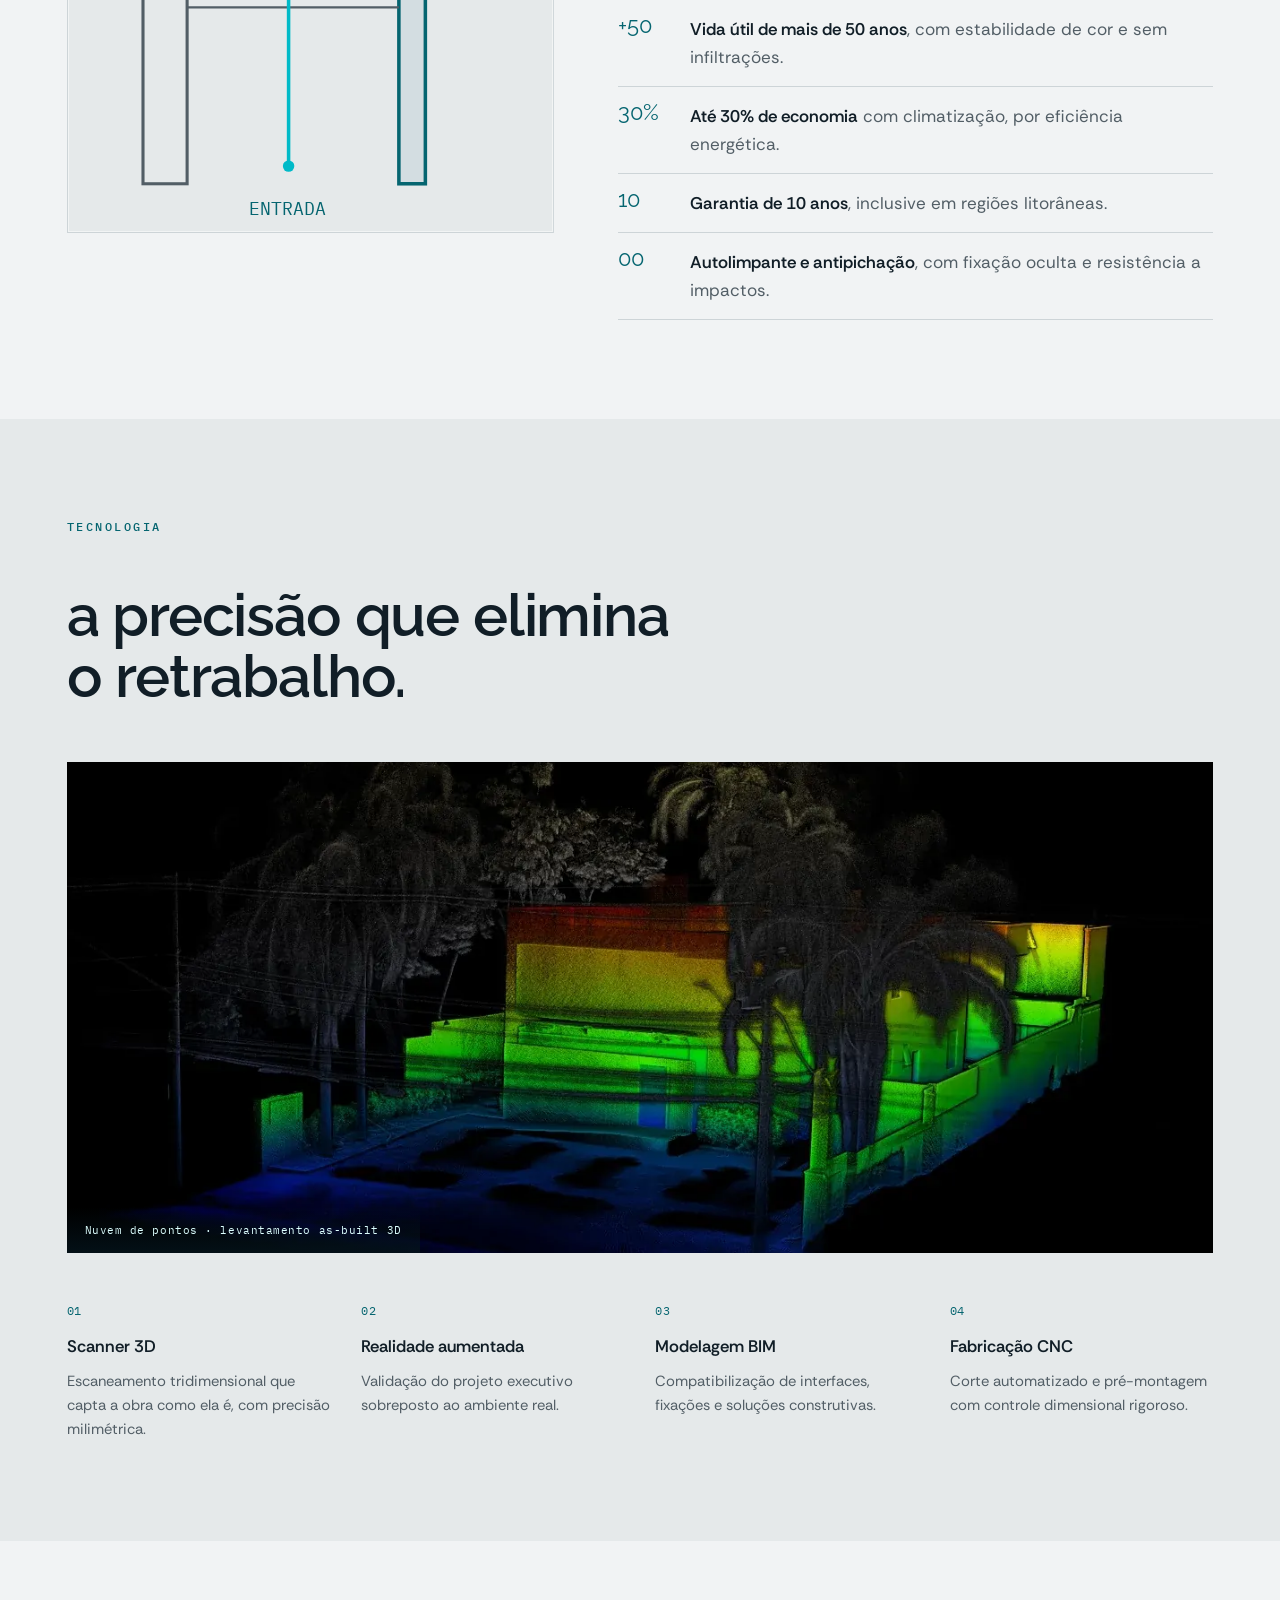
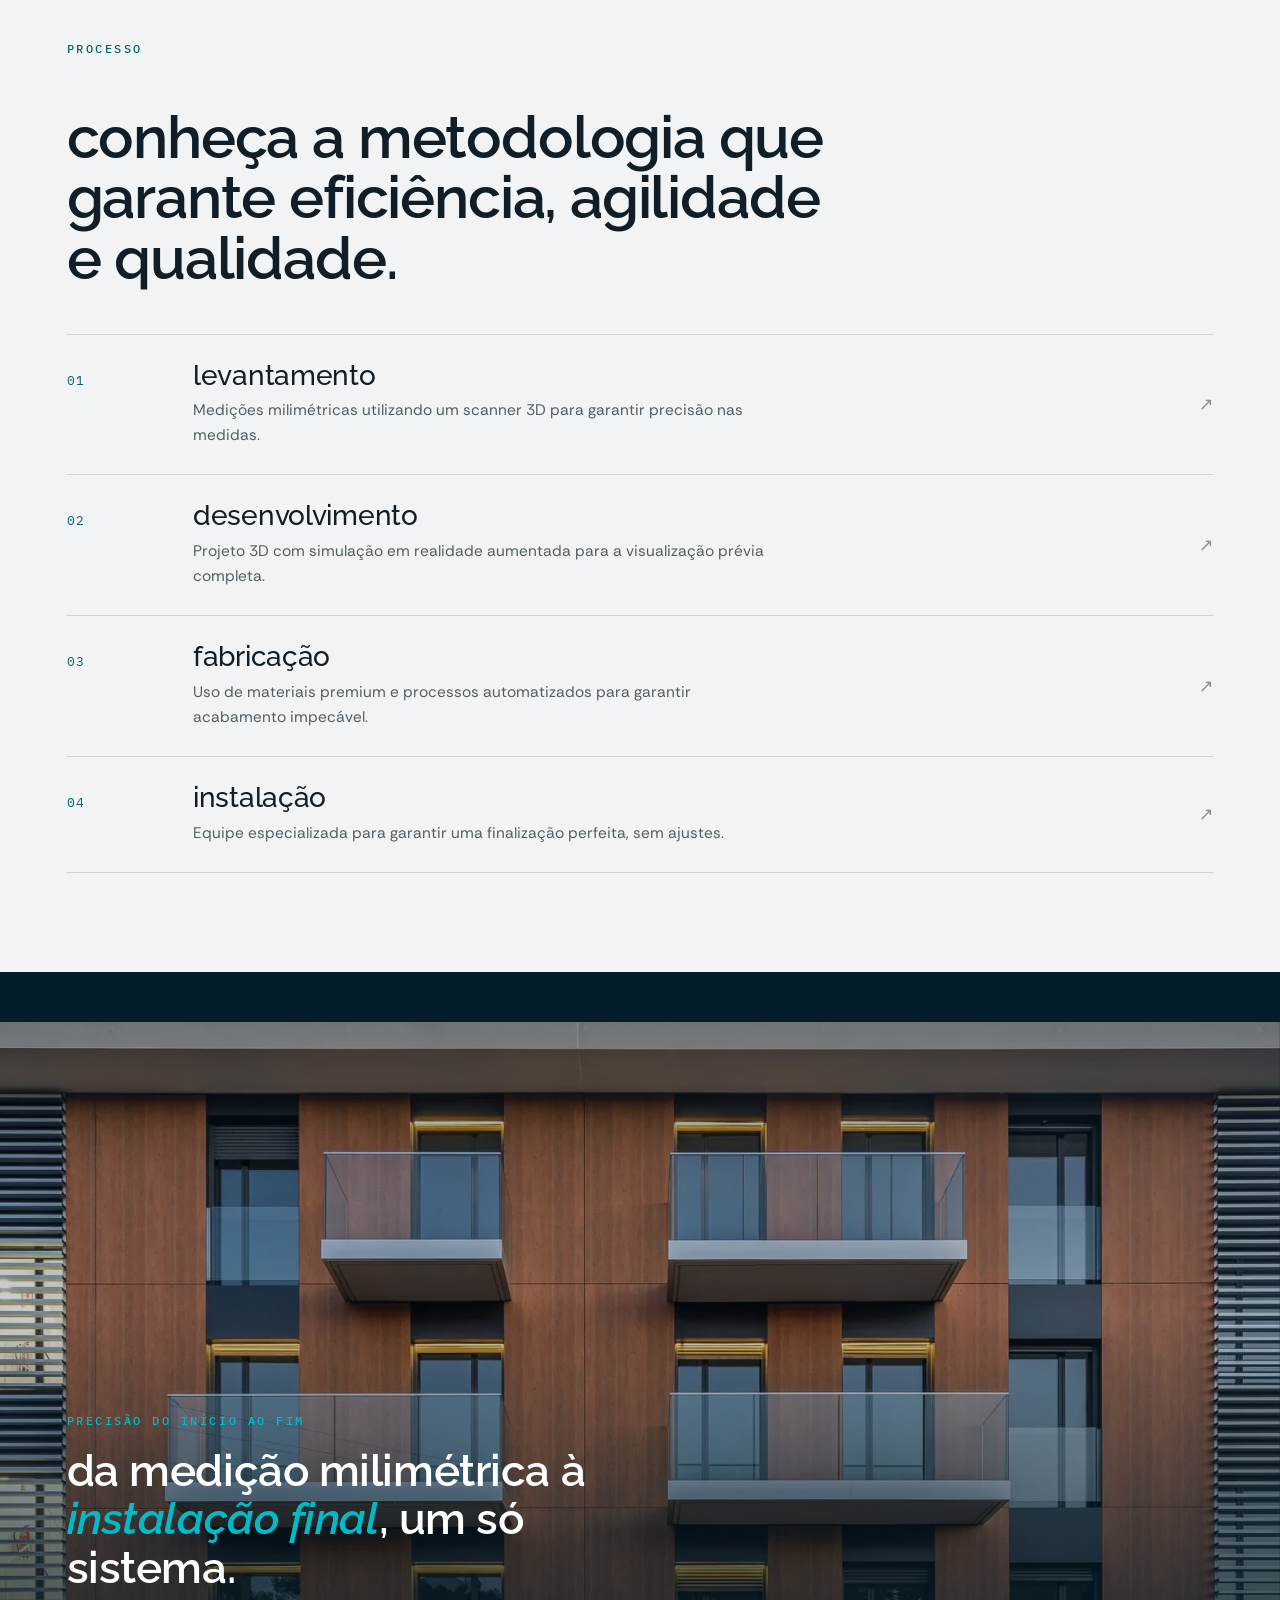
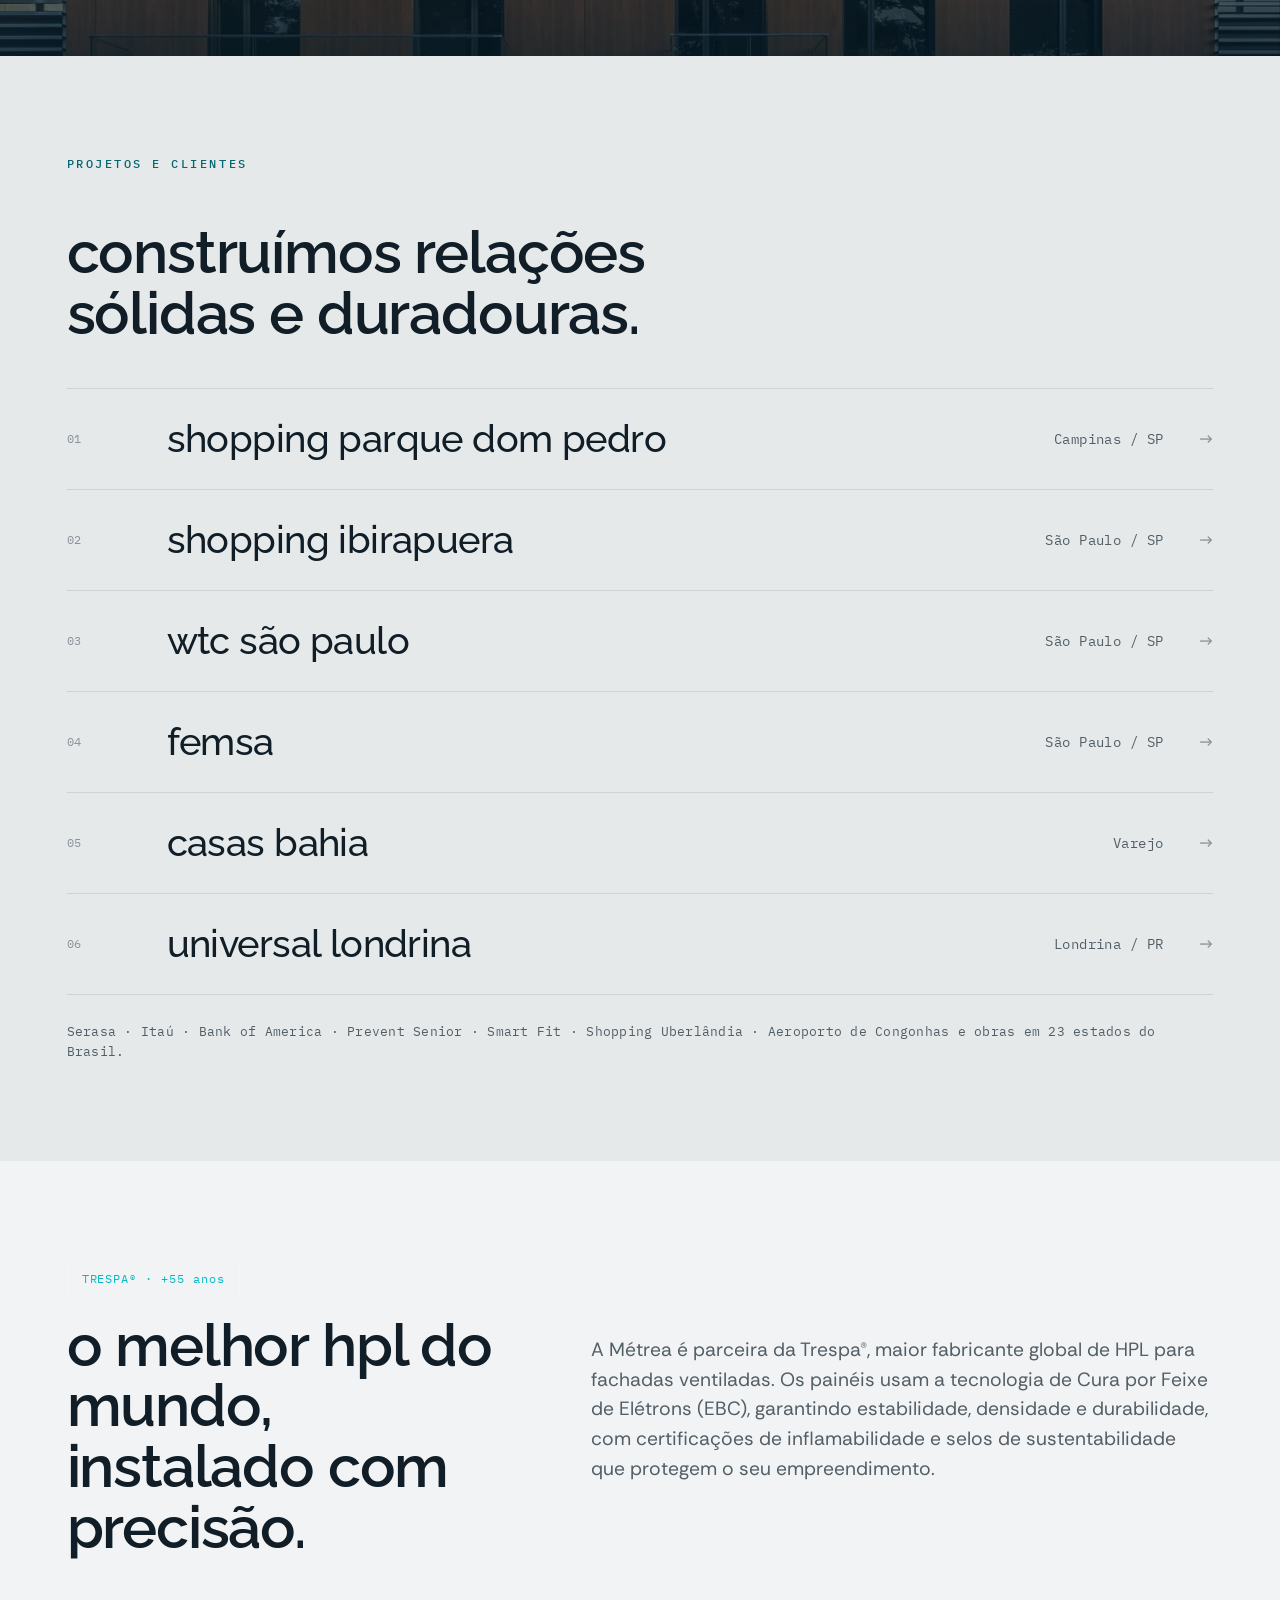
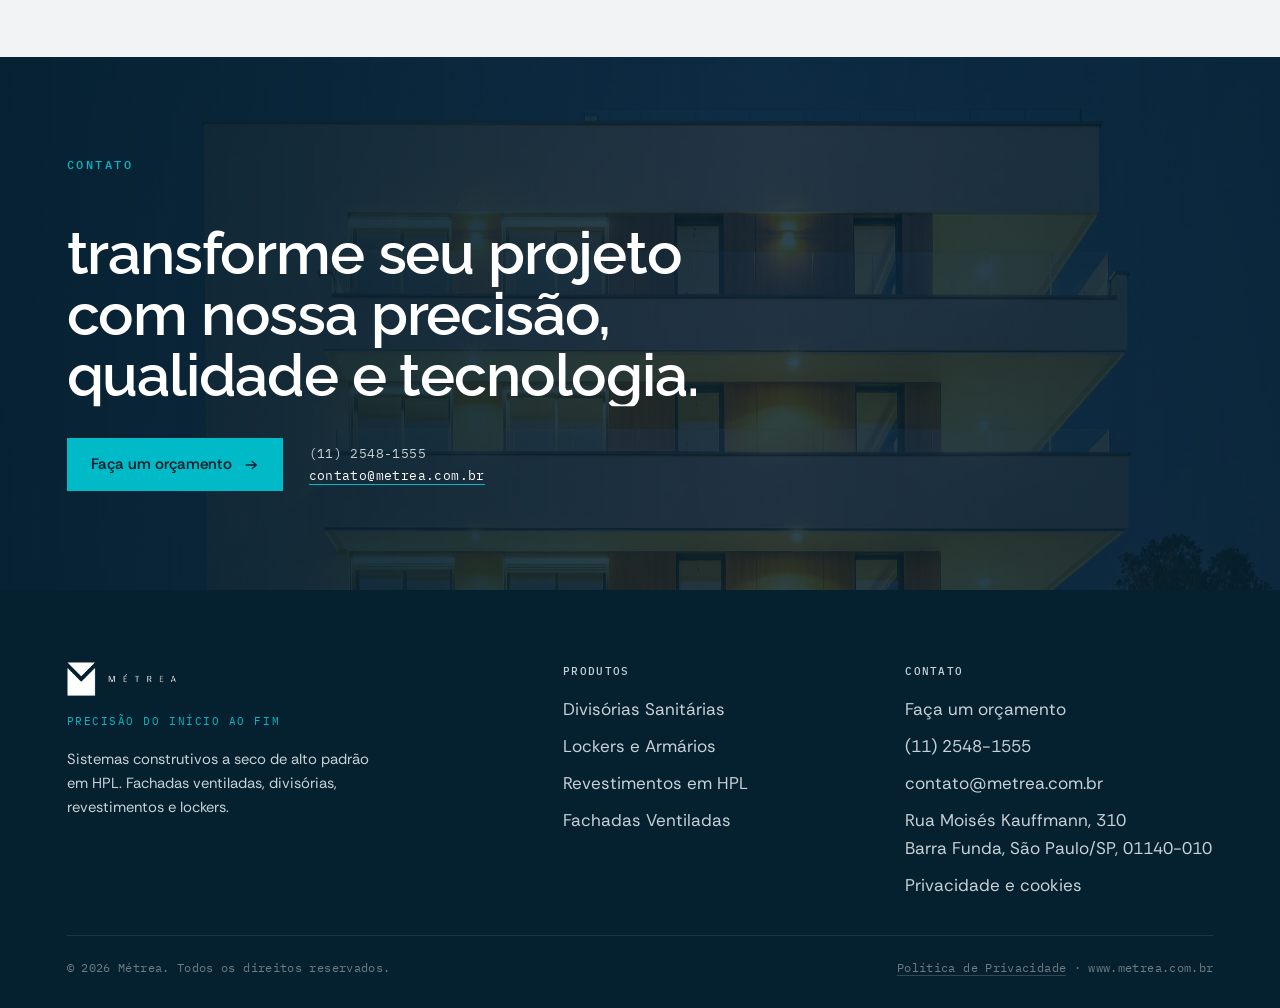
==== commit 4629fb2f: "Usa elemento do _patterns: textura de fachada (grade de janelas recolorida) sutil na Materialidade" ====
--- a/public_html/index.html
+++ b/public_html/index.html
@@ -156,6 +156,7 @@
 
 <!-- ===================== MATERIALIDADE ===================== -->
 <section class="sec dark" id="materiais">
+  <div class="secgrid" aria-hidden="true"></div>
   <div class="wrap">
     <div class="slabel"><span class="kicker">Materialidade</span></div>
     <div class="matgrid">
--- a/public_html/assets/css/style.css
+++ b/public_html/assets/css/style.css
@@ -283,6 +283,11 @@
 /* ==========================================================================
    MATERIALIDADE — amostras de acabamento + specs técnicas (dark spread)
    ========================================================================== */
+/* textura sutil de fachada (grade de janelas recolorida da marca — _patterns/Frame 62) */
+.secgrid{position:absolute;inset:0;z-index:0;pointer-events:none;
+  background:url("../img/patterns/facade-grid.svg") repeat;background-size:481px 270px;
+  opacity:.10;mix-blend-mode:screen;mask-image:linear-gradient(90deg,#000 0%,#000 42%,transparent 78%)}
+#materiais .wrap{position:relative;z-index:1}
 .matgrid{display:grid;grid-template-columns:1fr 1fr;gap:clamp(28px,5vw,72px);align-items:center}
 .swatches{display:grid;grid-template-columns:repeat(2,1fr);gap:14px}
 .sw{position:relative;aspect-ratio:1/1;overflow:hidden;background:var(--navy-950)}
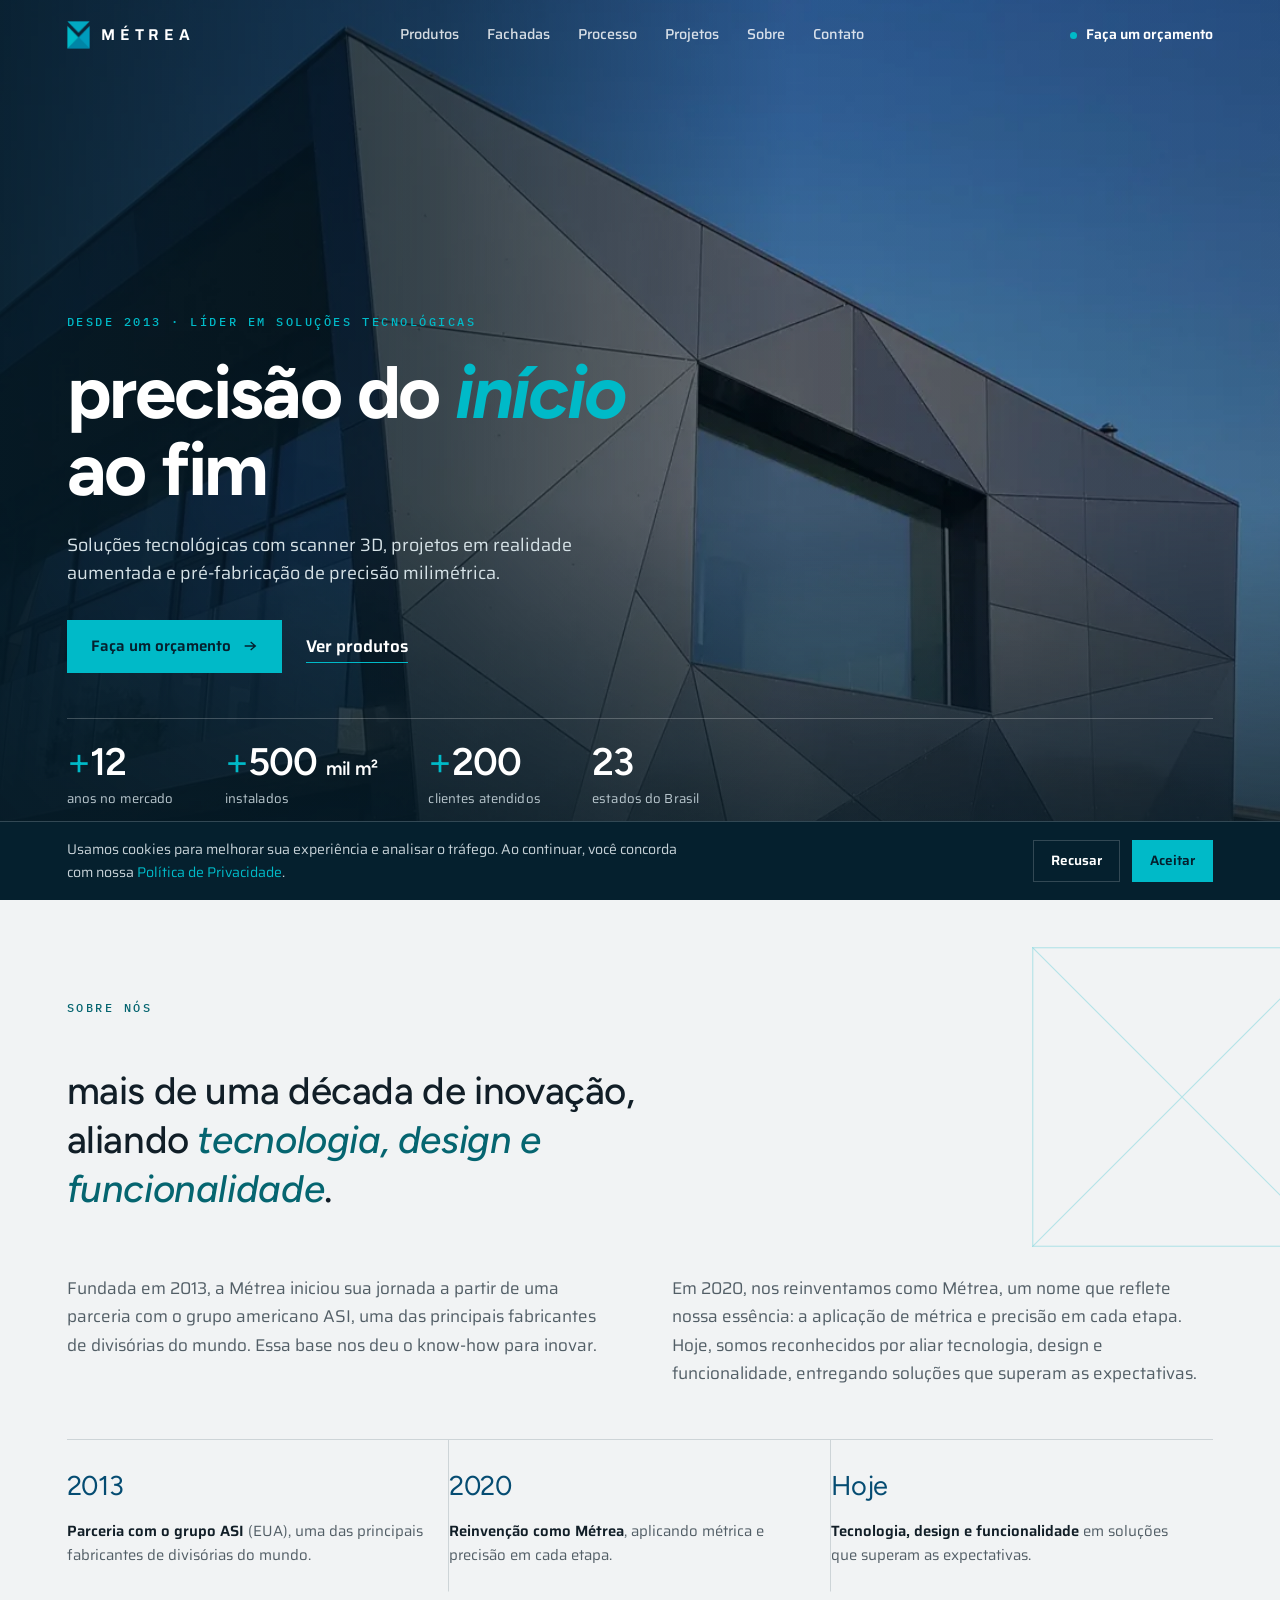
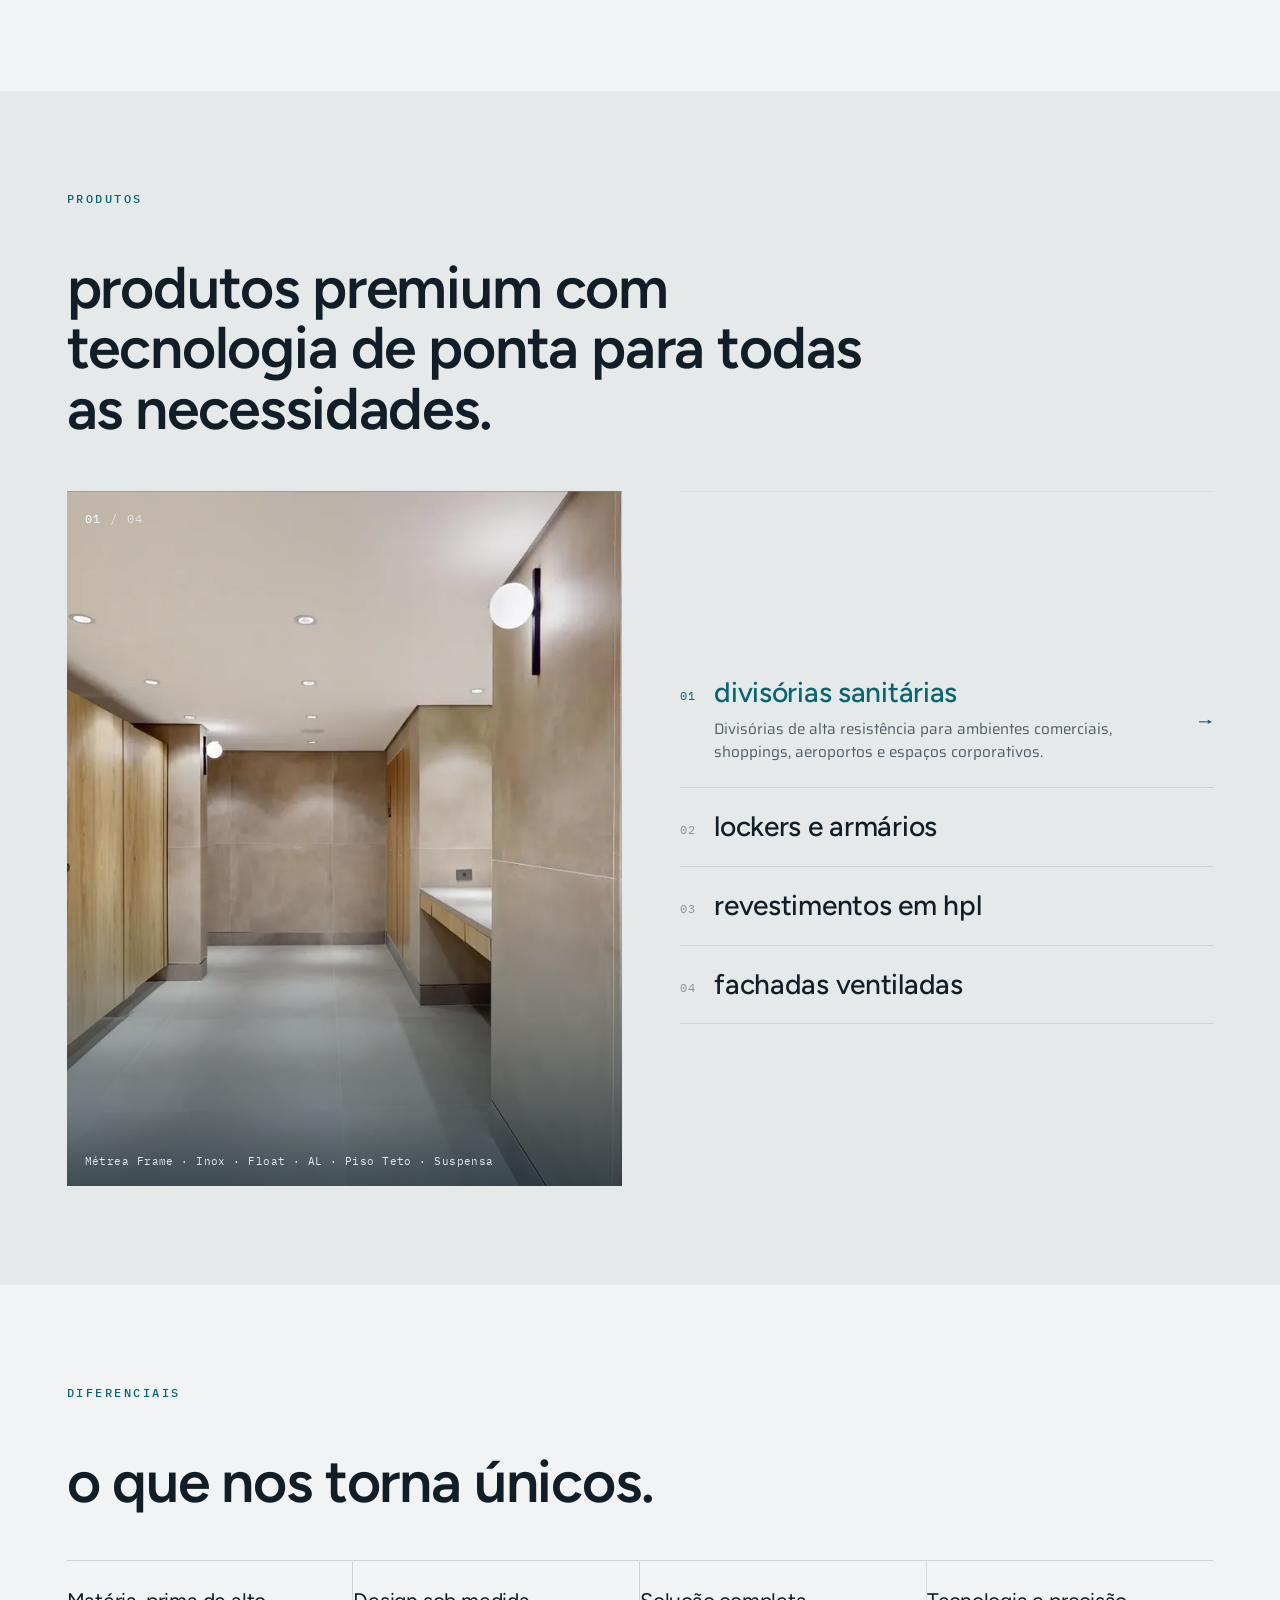
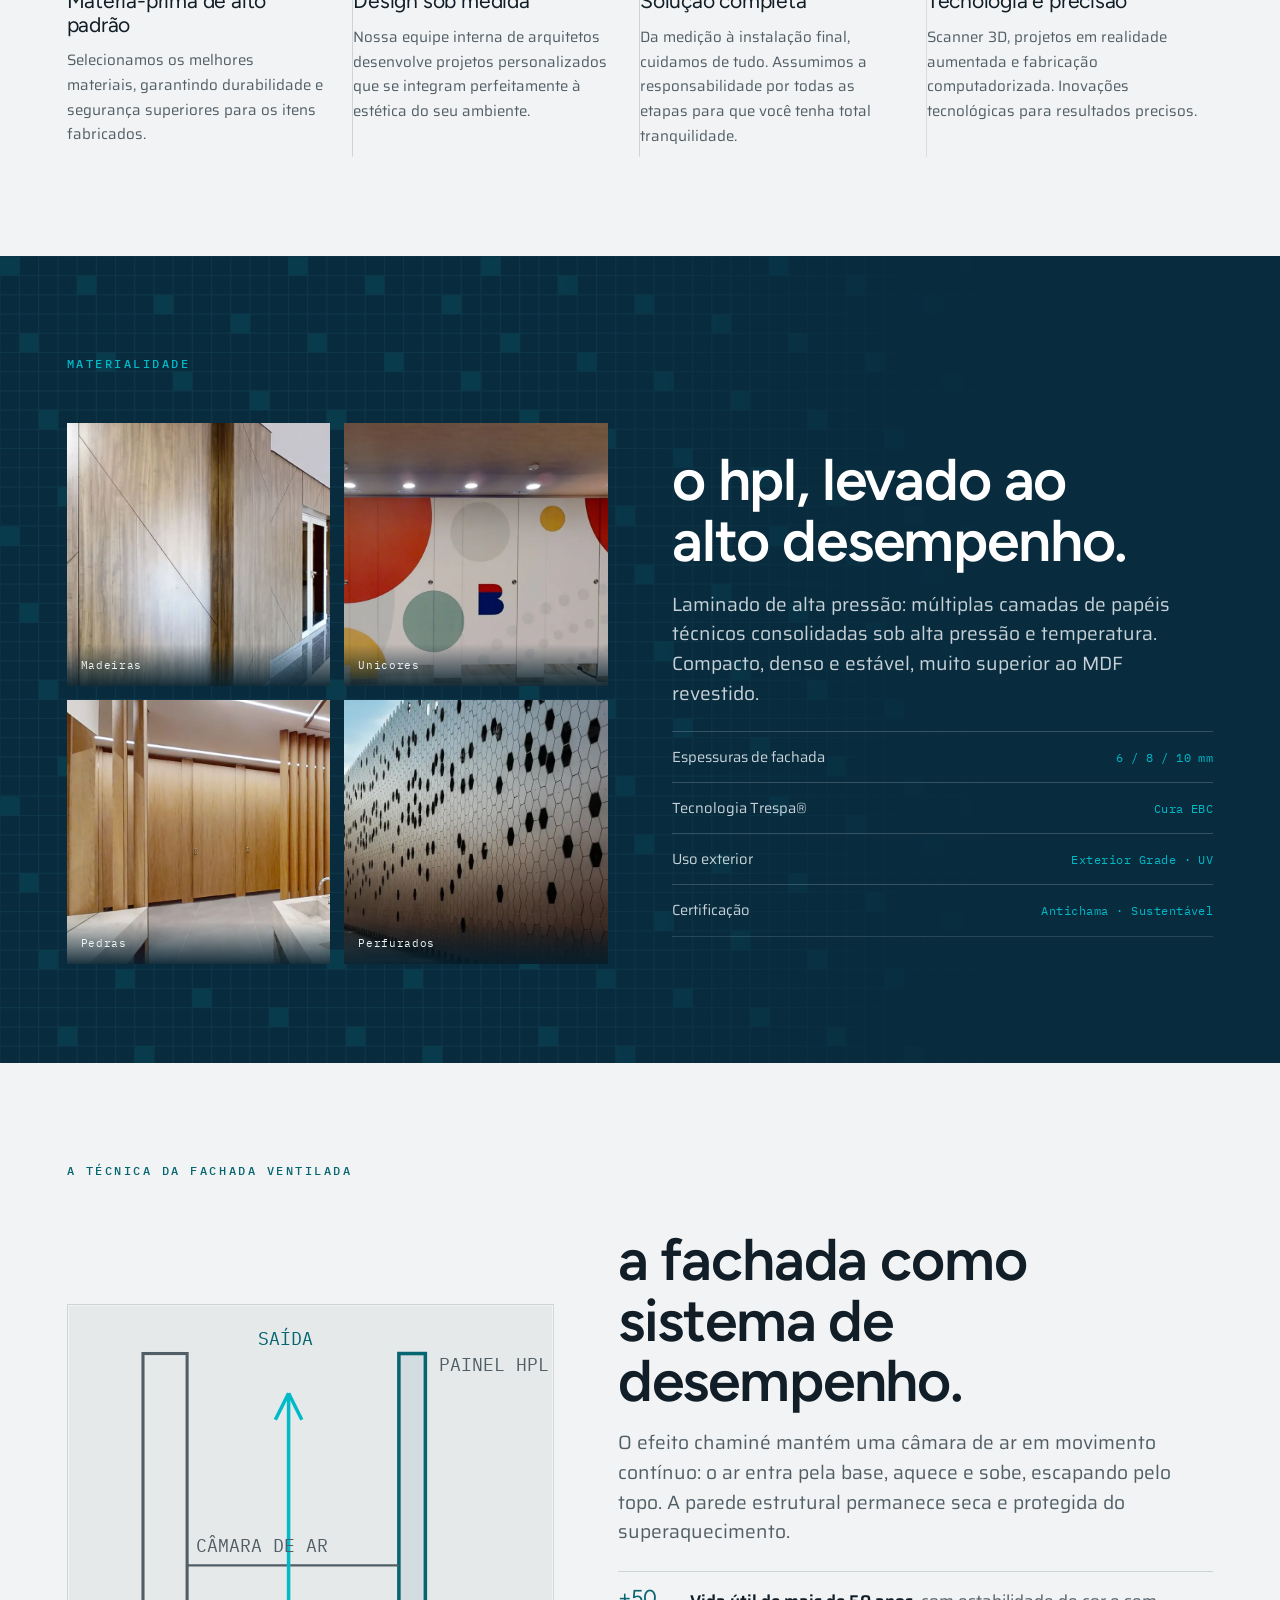
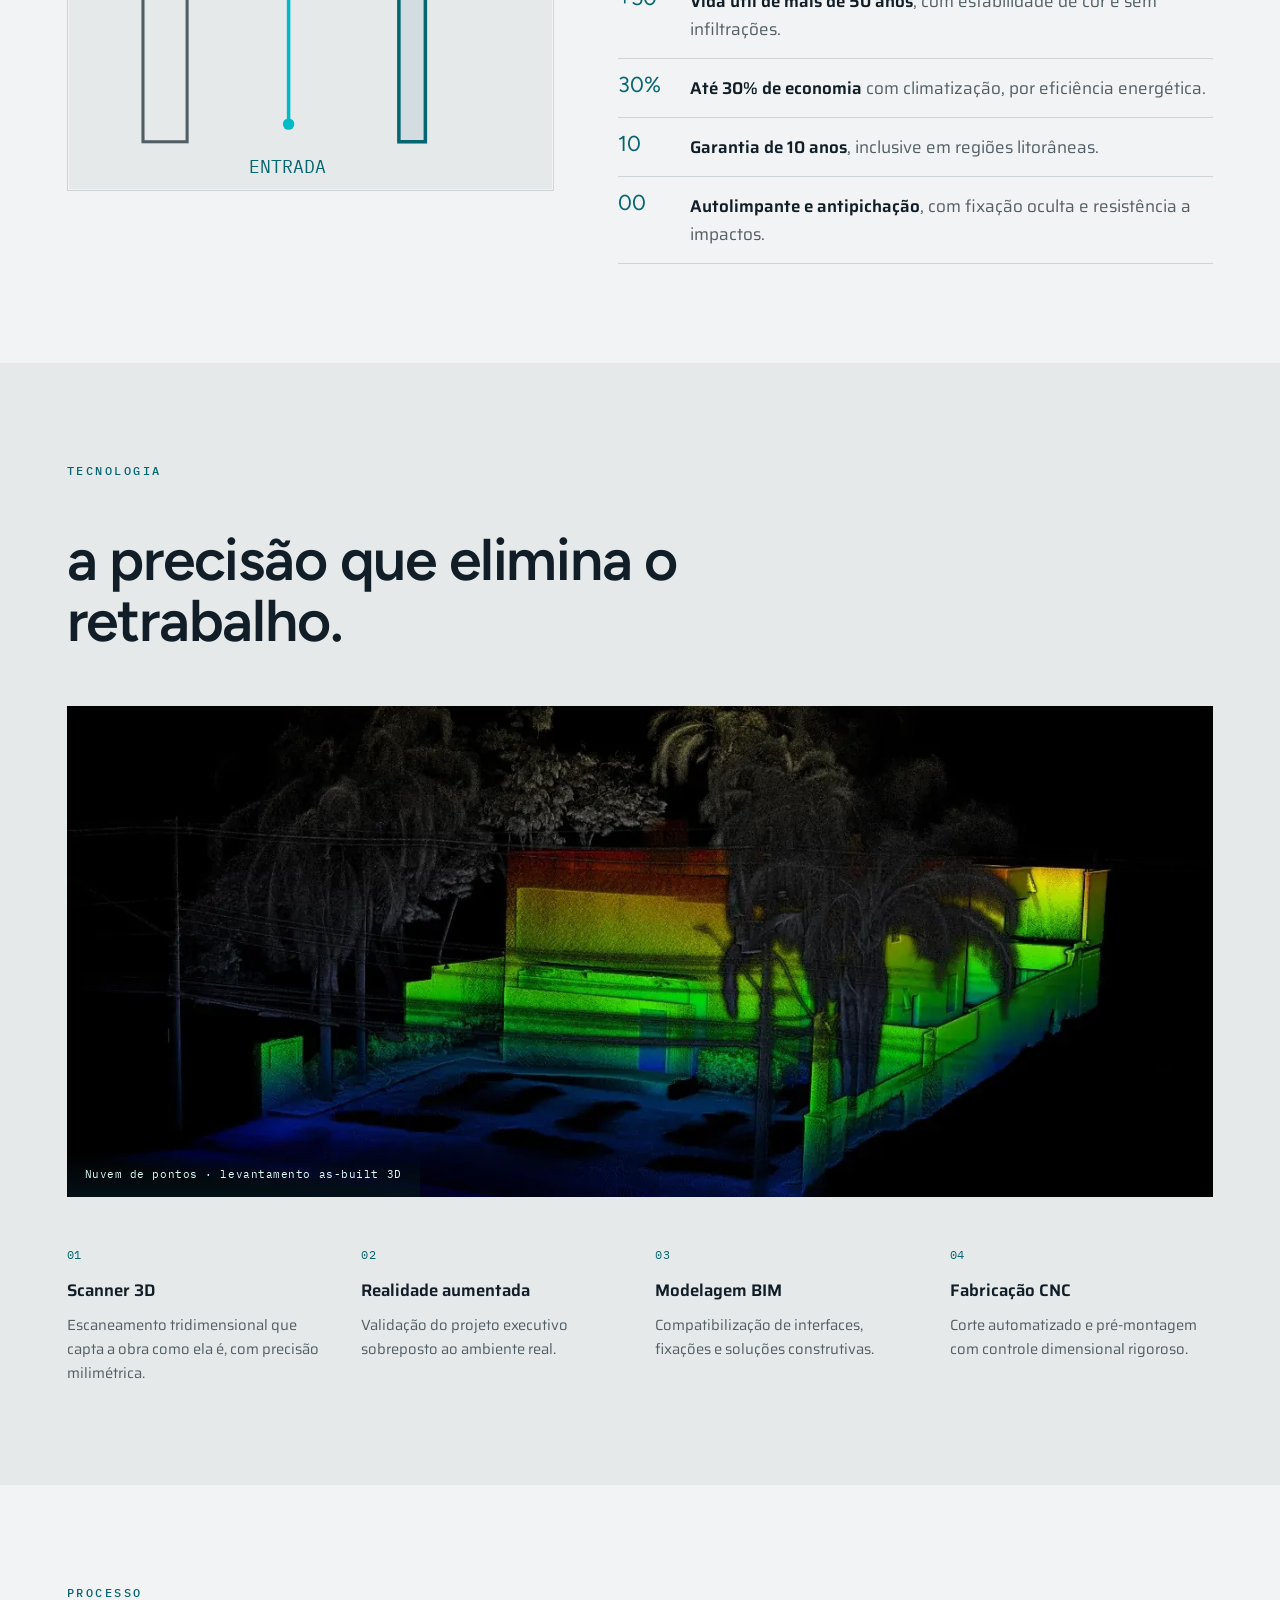
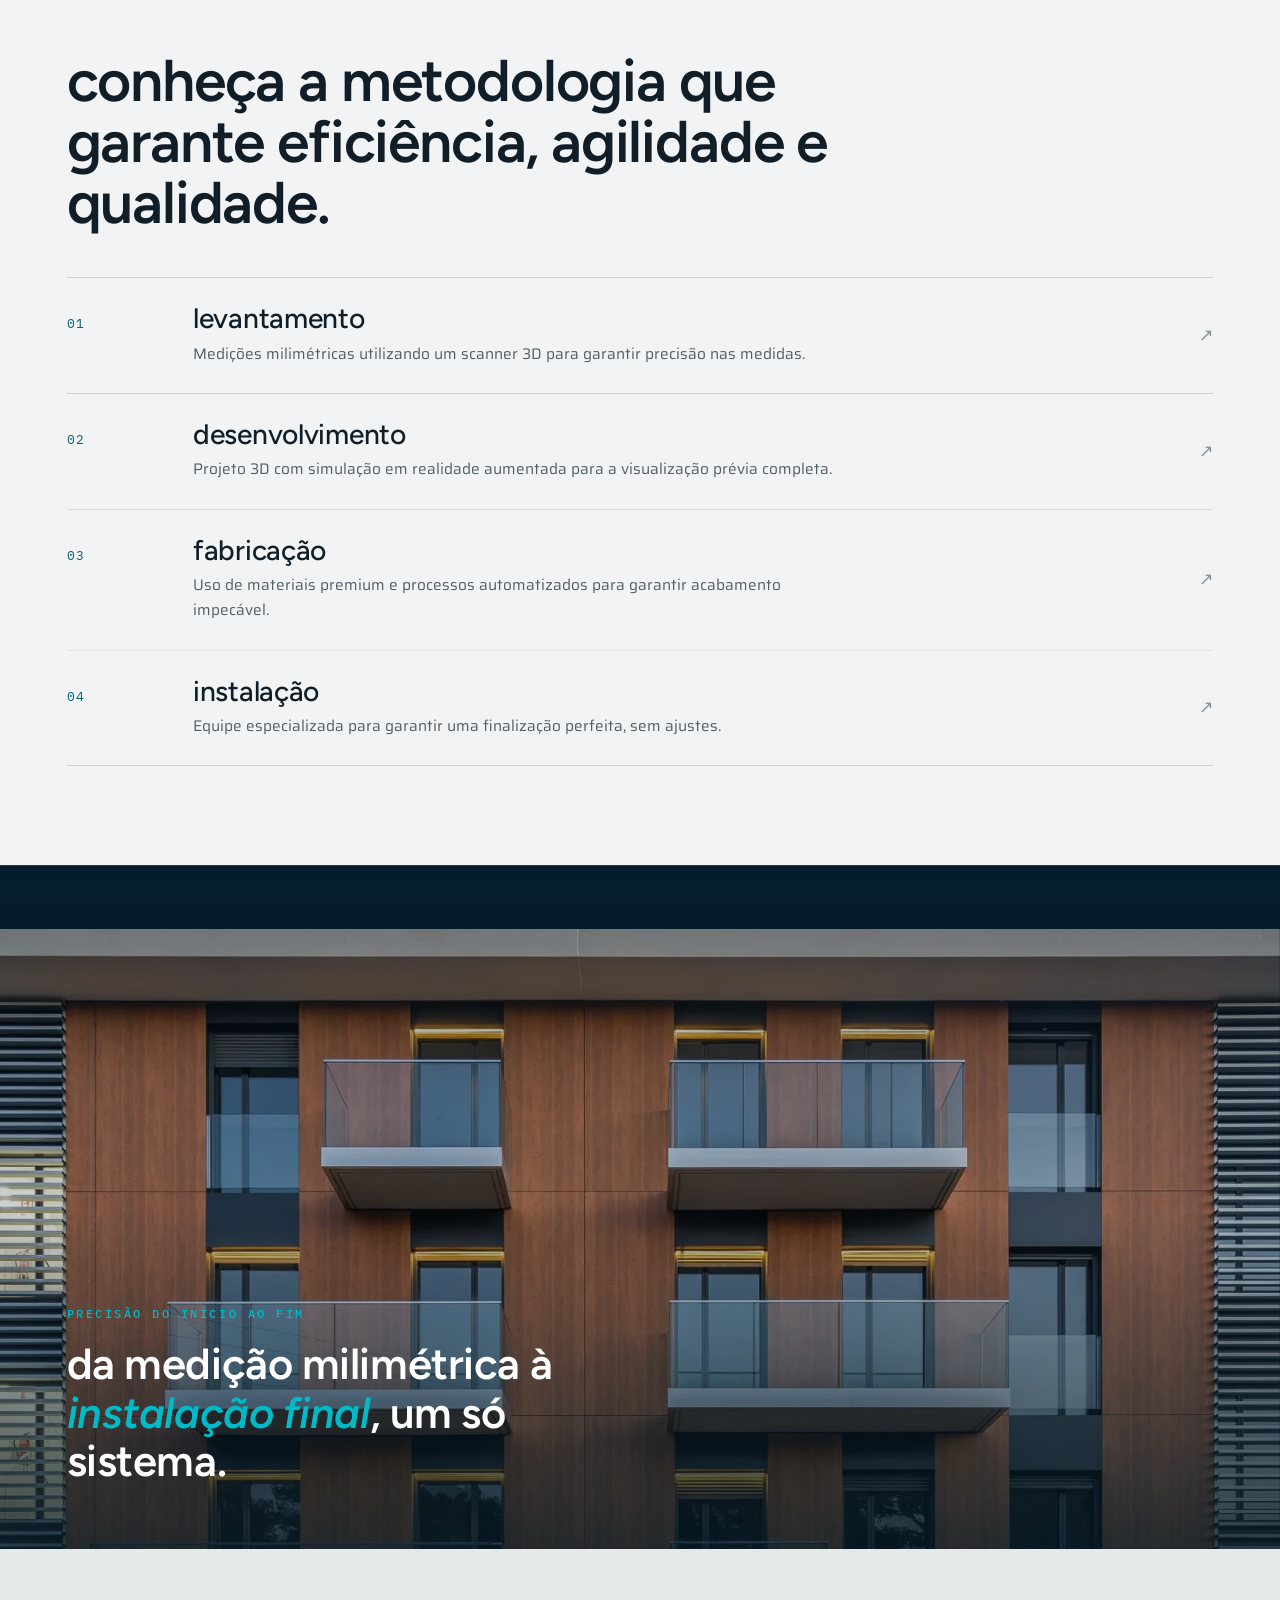
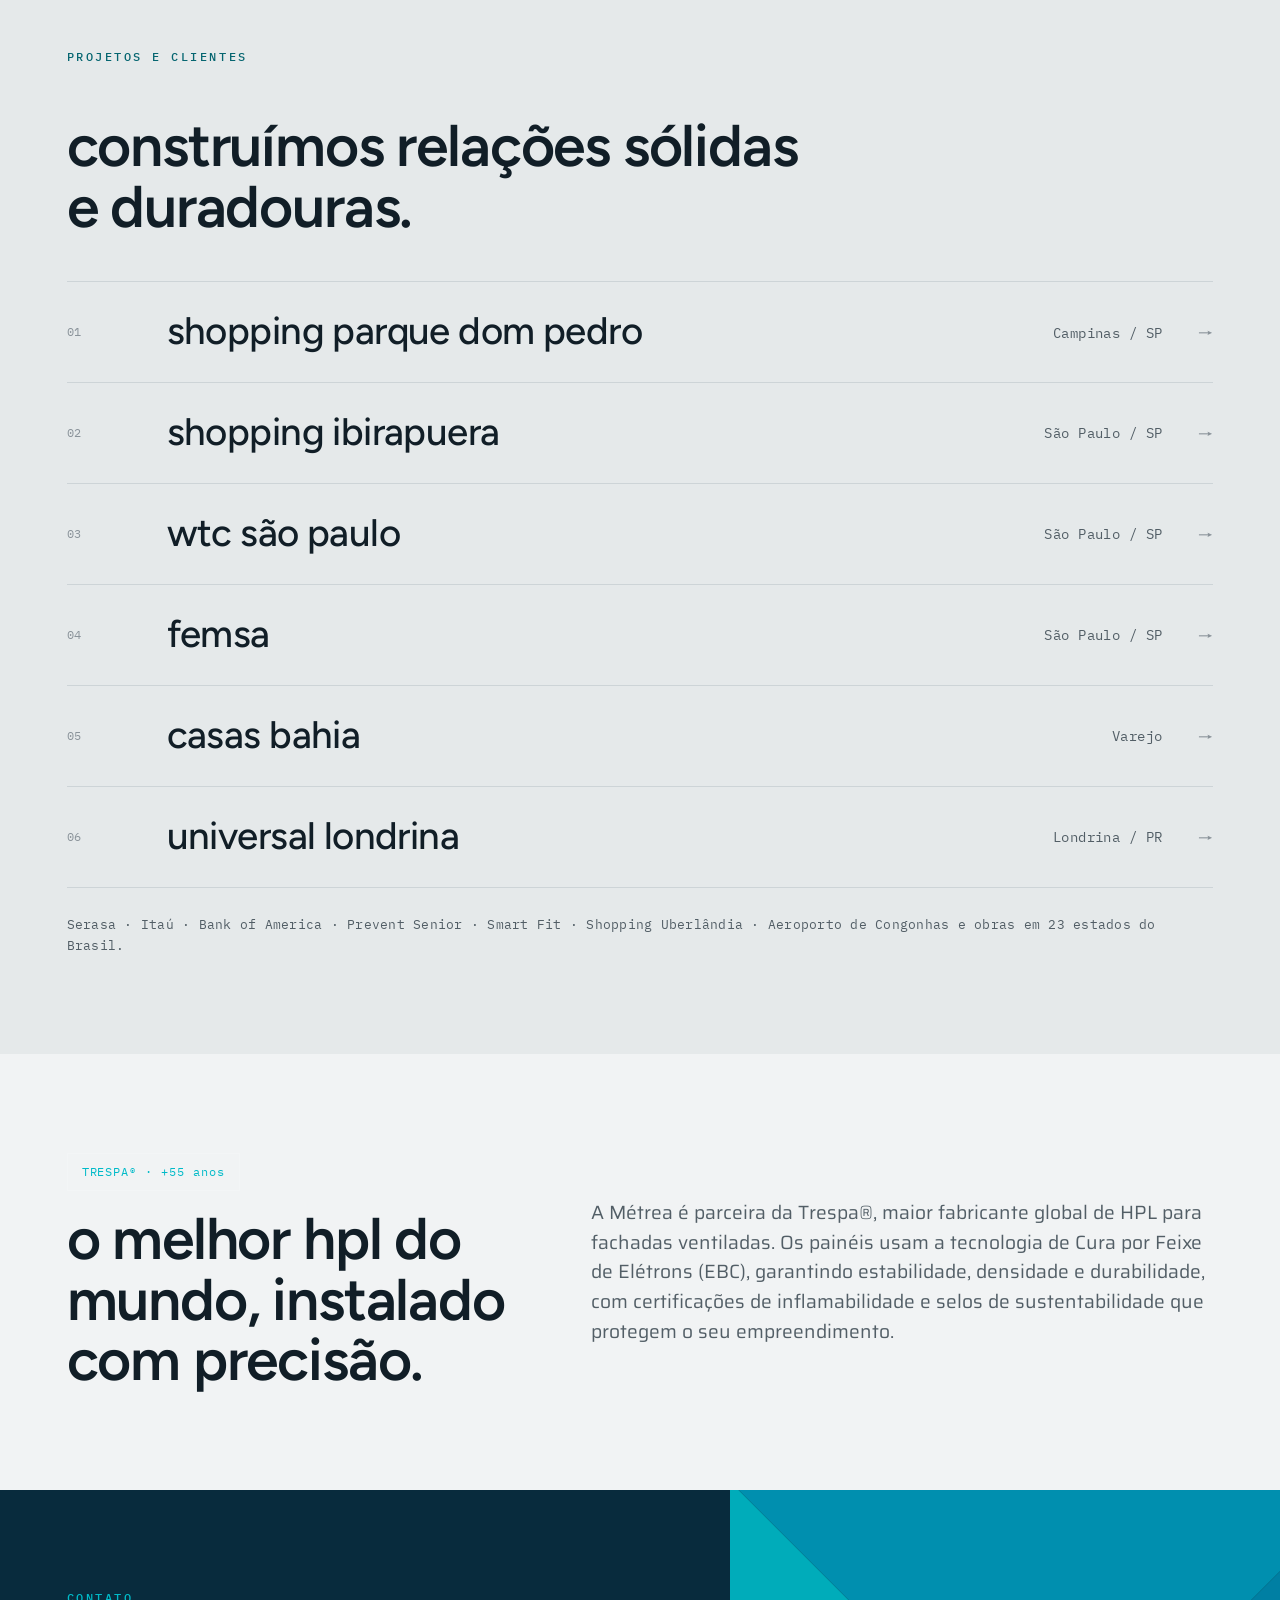
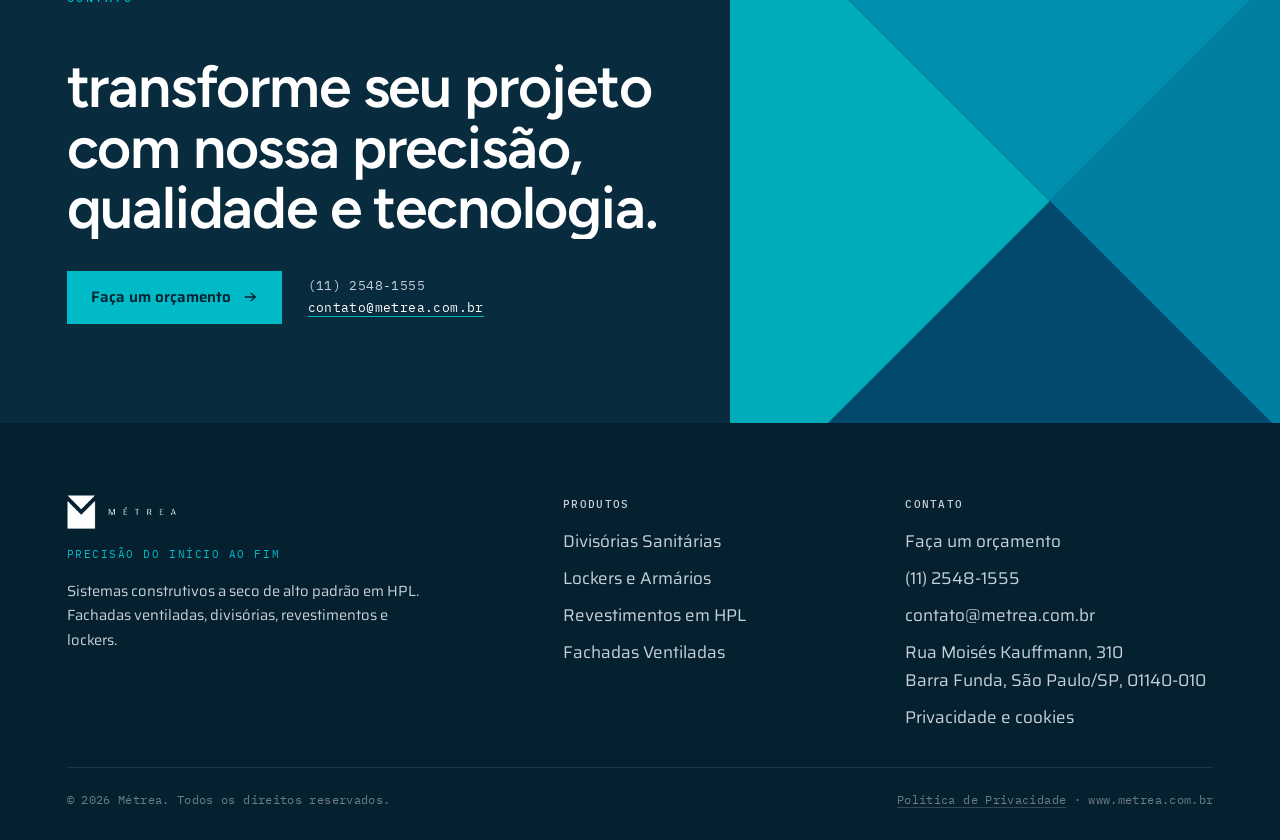
==== commit 61a8735b: "Fontes da marca Conto/DIN (fallback Figtree/Saira + @font-face pronto) e vetores da logo: facetas no" ====
--- a/public_html/index.html
+++ b/public_html/index.html
@@ -17,7 +17,7 @@
 <link rel="icon" type="image/png" href="assets/img/logo/metrea-icon.png">
 <link rel="preconnect" href="https://fonts.googleapis.com">
 <link rel="preconnect" href="https://fonts.gstatic.com" crossorigin>
-<link href="https://fonts.googleapis.com/css2?family=Raleway:ital,wght@0,400;0,500;0,600;0,700;1,400;1,600&family=Rethink+Sans:ital,wght@0,400;0,500;0,600;0,700;1,400&family=IBM+Plex+Mono:wght@400;500&display=swap" rel="stylesheet">
+<link href="https://fonts.googleapis.com/css2?family=Figtree:wght@400;500;600;700&family=Saira:wght@300;400;500;700&family=IBM+Plex+Mono:wght@400;500&display=swap" rel="stylesheet">
 <link rel="stylesheet" href="assets/css/style.css">
 <script type="application/ld+json">
 {"@context":"https://schema.org","@type":"Organization","name":"Métrea","slogan":"Precisão do início ao fim","url":"https://www.metrea.com.br","logo":"https://www.metrea.com.br/assets/img/logo/metrea-icon.png","foundingDate":"2013","email":"contato@metrea.com.br","telephone":"+55-11-2548-1555","address":{"@type":"PostalAddress","streetAddress":"Rua Moisés Kauffmann, 310, Barra Funda","addressLocality":"São Paulo","addressRegion":"SP","postalCode":"01140-010","addressCountry":"BR"},"description":"Sistemas construtivos a seco de alto padrão: fachadas ventiladas em HPL Trespa, divisórias sanitárias, revestimento de paredes em HPL e lockers."}
@@ -73,6 +73,7 @@
 
 <!-- ===================== QUEM SOMOS ===================== -->
 <section class="sec manifesto" id="sobre">
+  <div class="facet-accent" aria-hidden="true"></div>
   <div class="wrap">
     <div class="slabel"><span class="kicker">Sobre nós</span></div>
     <p class="lead-xl display" data-rev>Mais de uma década de inovação, aliando <em>tecnologia, design e funcionalidade</em>.</p>
@@ -286,9 +287,8 @@
 </section>
 
 <!-- ===================== CTA ===================== -->
-<section class="sec dark cta cta--img" id="contato">
-  <div class="cta__media" data-parallax="0.1"><img src="assets/img/cta-bg.webp" alt=""></div>
-  <div class="cta__scrim"></div>
+<section class="sec dark cta cta--facets" id="contato">
+  <div class="cta__facets" data-parallax="0.06" aria-hidden="true"></div>
   <div class="wrap" style="position:relative;z-index:2">
     <div class="slabel"><span class="kicker">Contato</span></div>
     <h2 class="display h2" data-rev>Transforme seu projeto com nossa precisão, qualidade e tecnologia.</h2>
--- a/public_html/assets/css/style.css
+++ b/public_html/assets/css/style.css
@@ -4,6 +4,13 @@
    cor real da marca (ciano #00BAC8 / navy #054C72) como acento.
    ========================================================================== */
 
+/* Fontes da marca (Conto Medium + DIN). Coloque os .woff2 em assets/fonts/ e
+   descomente para self-host; sem eles, o site usa Figtree/Saira como fallback.
+@font-face{font-family:"Conto";src:url("../fonts/conto-medium.woff2") format("woff2");font-weight:500;font-display:swap}
+@font-face{font-family:"DIN";src:url("../fonts/din-light.woff2") format("woff2");font-weight:300;font-display:swap}
+@font-face{font-family:"DIN";src:url("../fonts/din-regular.woff2") format("woff2");font-weight:400;font-display:swap}
+@font-face{font-family:"DIN";src:url("../fonts/din-bold.woff2") format("woff2");font-weight:700;font-display:swap}
+*/
 :root{
   --cyan:#00BAC8; --cyan-2:#009ABC; --cyan-ink:#056570;   /* ciano legível como texto (AA 5:1) */
   --navy:#054C72; --navy-900:#082B3D; --navy-950:#05202E;
@@ -19,8 +26,8 @@
   --line-d2:rgba(255,255,255,.10);
   --paper-d:#C7D2D8;        /* texto claro secundário sobre navy */
 
-  --serif:"Raleway",system-ui,-apple-system,sans-serif;   /* títulos / display (header) */
-  --sans:"Rethink Sans",system-ui,-apple-system,sans-serif; /* corpo */
+  --serif:"Conto","Figtree",system-ui,-apple-system,sans-serif;   /* títulos (Conto Medium; fallback Figtree) */
+  --sans:"DIN","Saira",system-ui,-apple-system,sans-serif;        /* corpo (DIN Light/Regular/Bold; fallback Saira) */
   --mono:"IBM Plex Mono",ui-monospace,monospace;
 
   --wrap:1280px; --measure:66ch;
@@ -371,11 +378,22 @@
 .trespa .badge{font-family:var(--mono);font-size:12px;letter-spacing:.08em;color:var(--cyan);
   border:1px solid var(--line-d);padding:8px 14px;display:inline-block;margin-bottom:18px}
 
-.cta--img{position:relative;overflow:hidden;background:var(--navy-950)}
-.cta--img .cta__media{position:absolute;inset:-10% 0;height:120%;z-index:0;will-change:transform}
-.cta--img .cta__media img{width:100%;height:100%;object-fit:cover;opacity:.42}
-.cta--img .cta__scrim{position:absolute;inset:0;z-index:1;background:linear-gradient(90deg,rgba(5,32,46,.92),rgba(5,32,46,.6) 60%,rgba(5,32,46,.75))}
+/* CTA com a composição de facetas da marca (universo gráfico da logo, como no manual) */
+.cta--facets{position:relative;overflow:hidden;background:var(--navy-900)}
+.cta--facets .cta__facets{position:absolute;right:-7%;bottom:-16%;z-index:0;
+  width:min(74vh,640px);height:min(74vh,640px);pointer-events:none;
+  background:url("../img/patterns/brand-facets.svg") center/contain no-repeat;
+  opacity:.9;filter:saturate(1.02)}
 .cta .h2{max-width:18ch}
+@media (max-width:860px){.cta--facets .cta__facets{width:min(50vh,360px);height:min(50vh,360px);right:-14%;bottom:-10%;opacity:.7}}
+
+/* acento vazado (chevron/malha da marca, como as páginas divisórias do manual) */
+.facet-accent{position:absolute;z-index:0;pointer-events:none;
+  background:url("../img/patterns/brand-facets-line.svg") center/contain no-repeat}
+#sobre{position:relative}
+#sobre .facet-accent{top:6%;right:-52px;width:min(30vw,300px);aspect-ratio:1;opacity:.5}
+#sobre .wrap{position:relative;z-index:1}
+@media (max-width:860px){#sobre .facet-accent{width:150px;right:-40px;top:2%;opacity:.4}}
 .cta .row{margin-top:32px;display:flex;gap:26px;align-items:center;flex-wrap:wrap}
 .cta .contact{font-family:var(--mono);font-size:13px;color:var(--paper-d);letter-spacing:.03em;line-height:1.7}
 .cta .contact a{color:#fff;border-bottom:1px solid var(--cyan)}
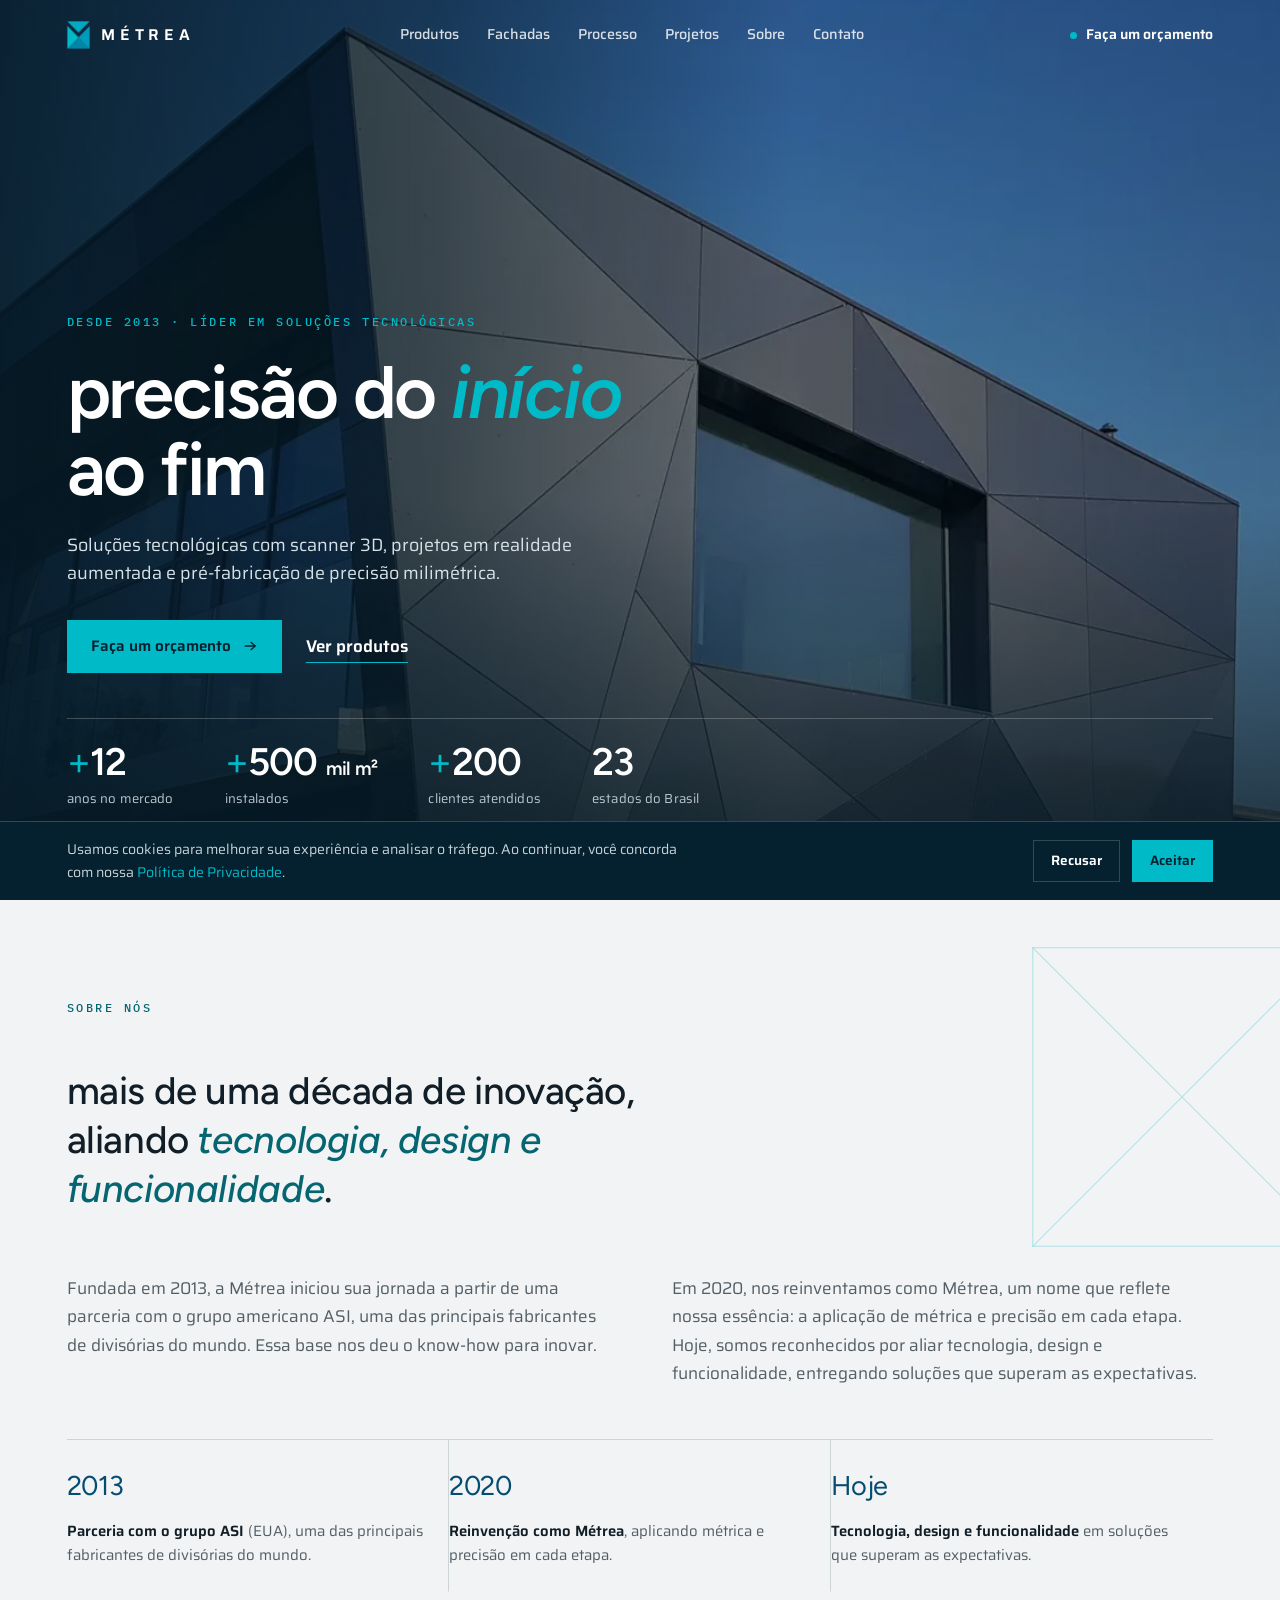
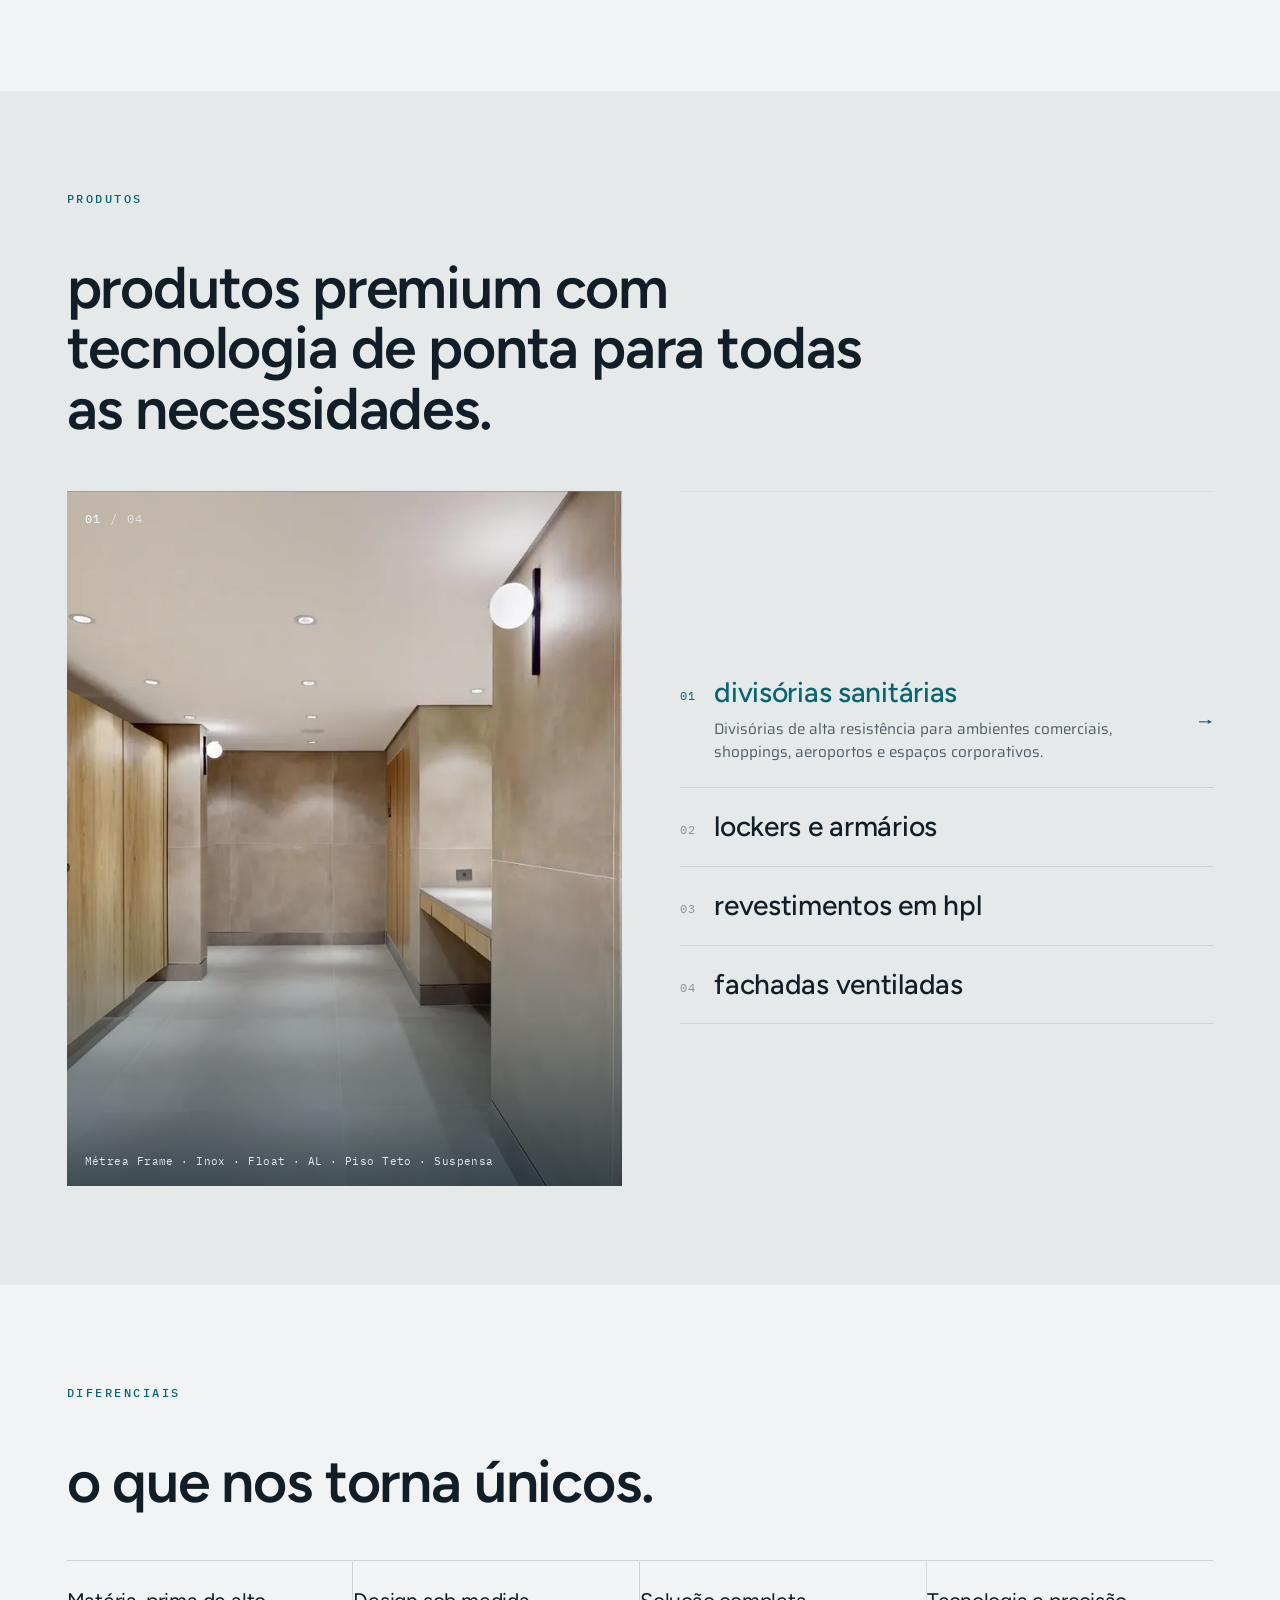
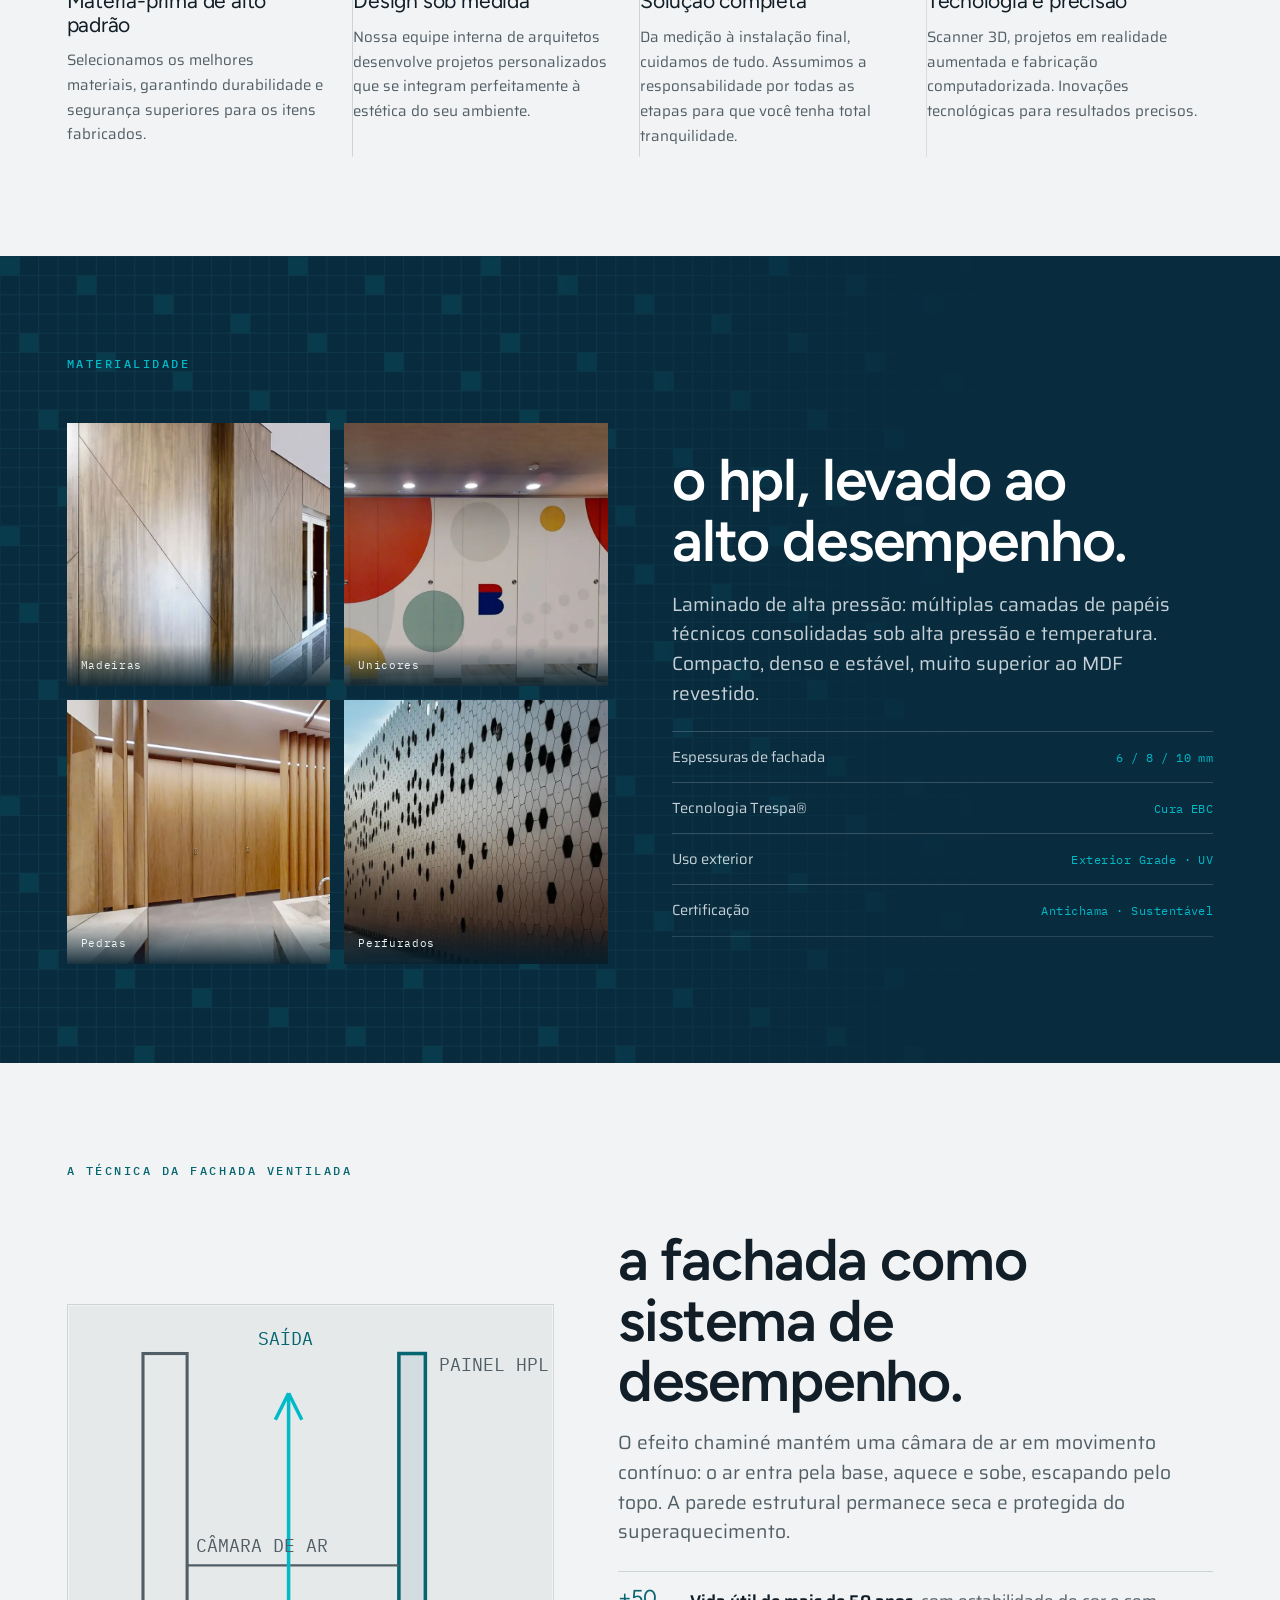
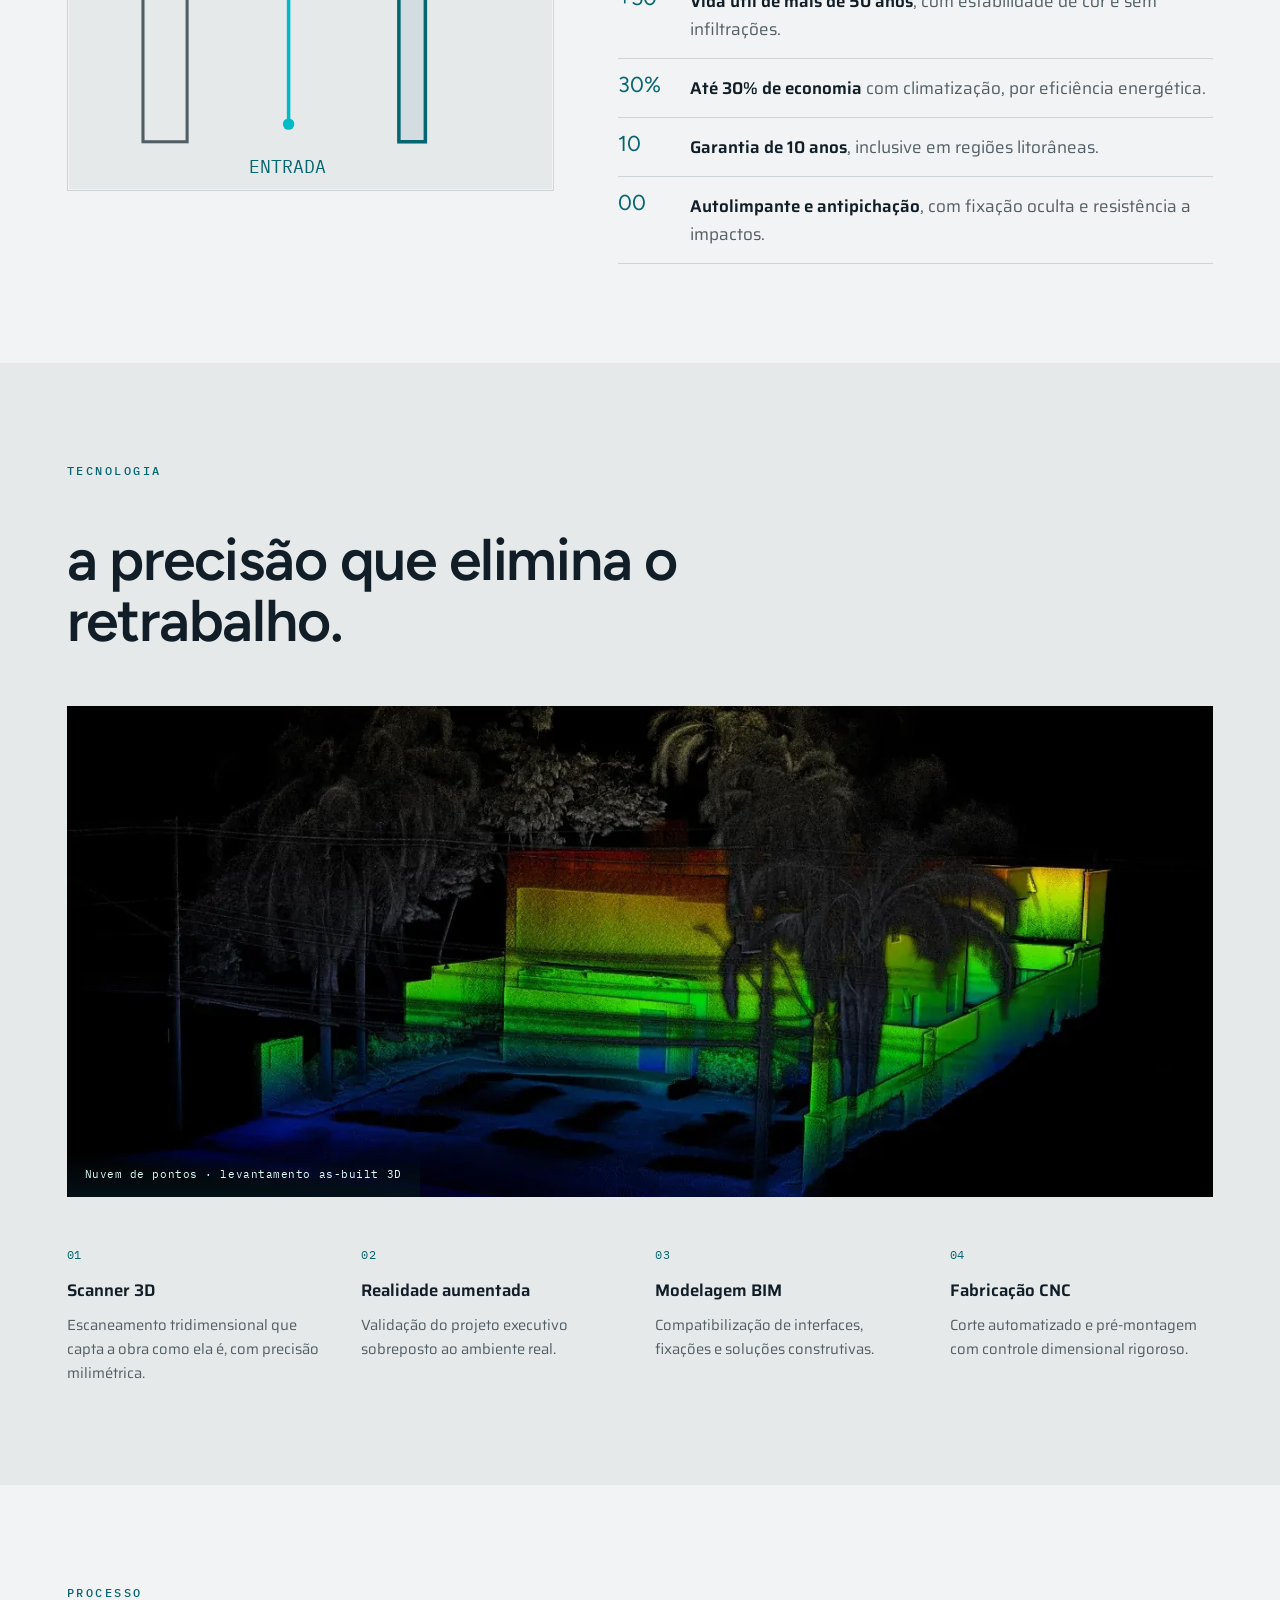
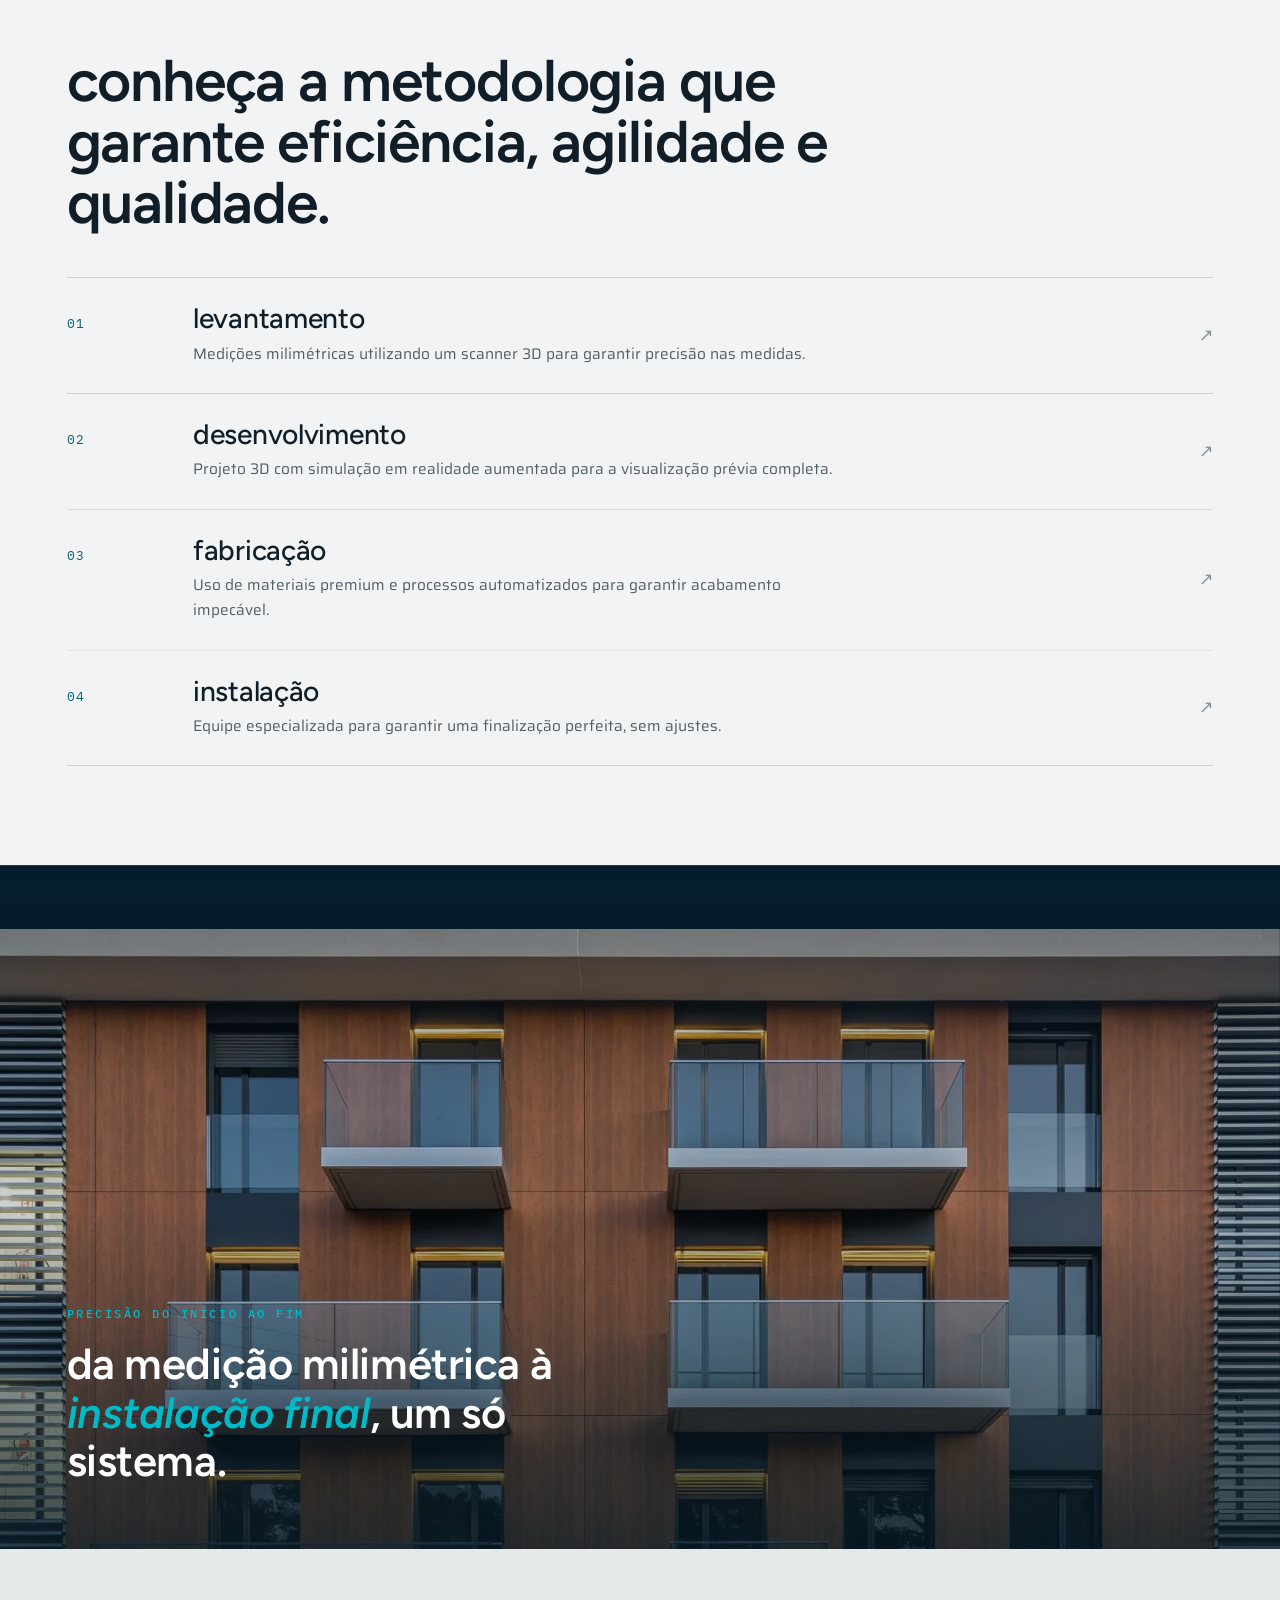
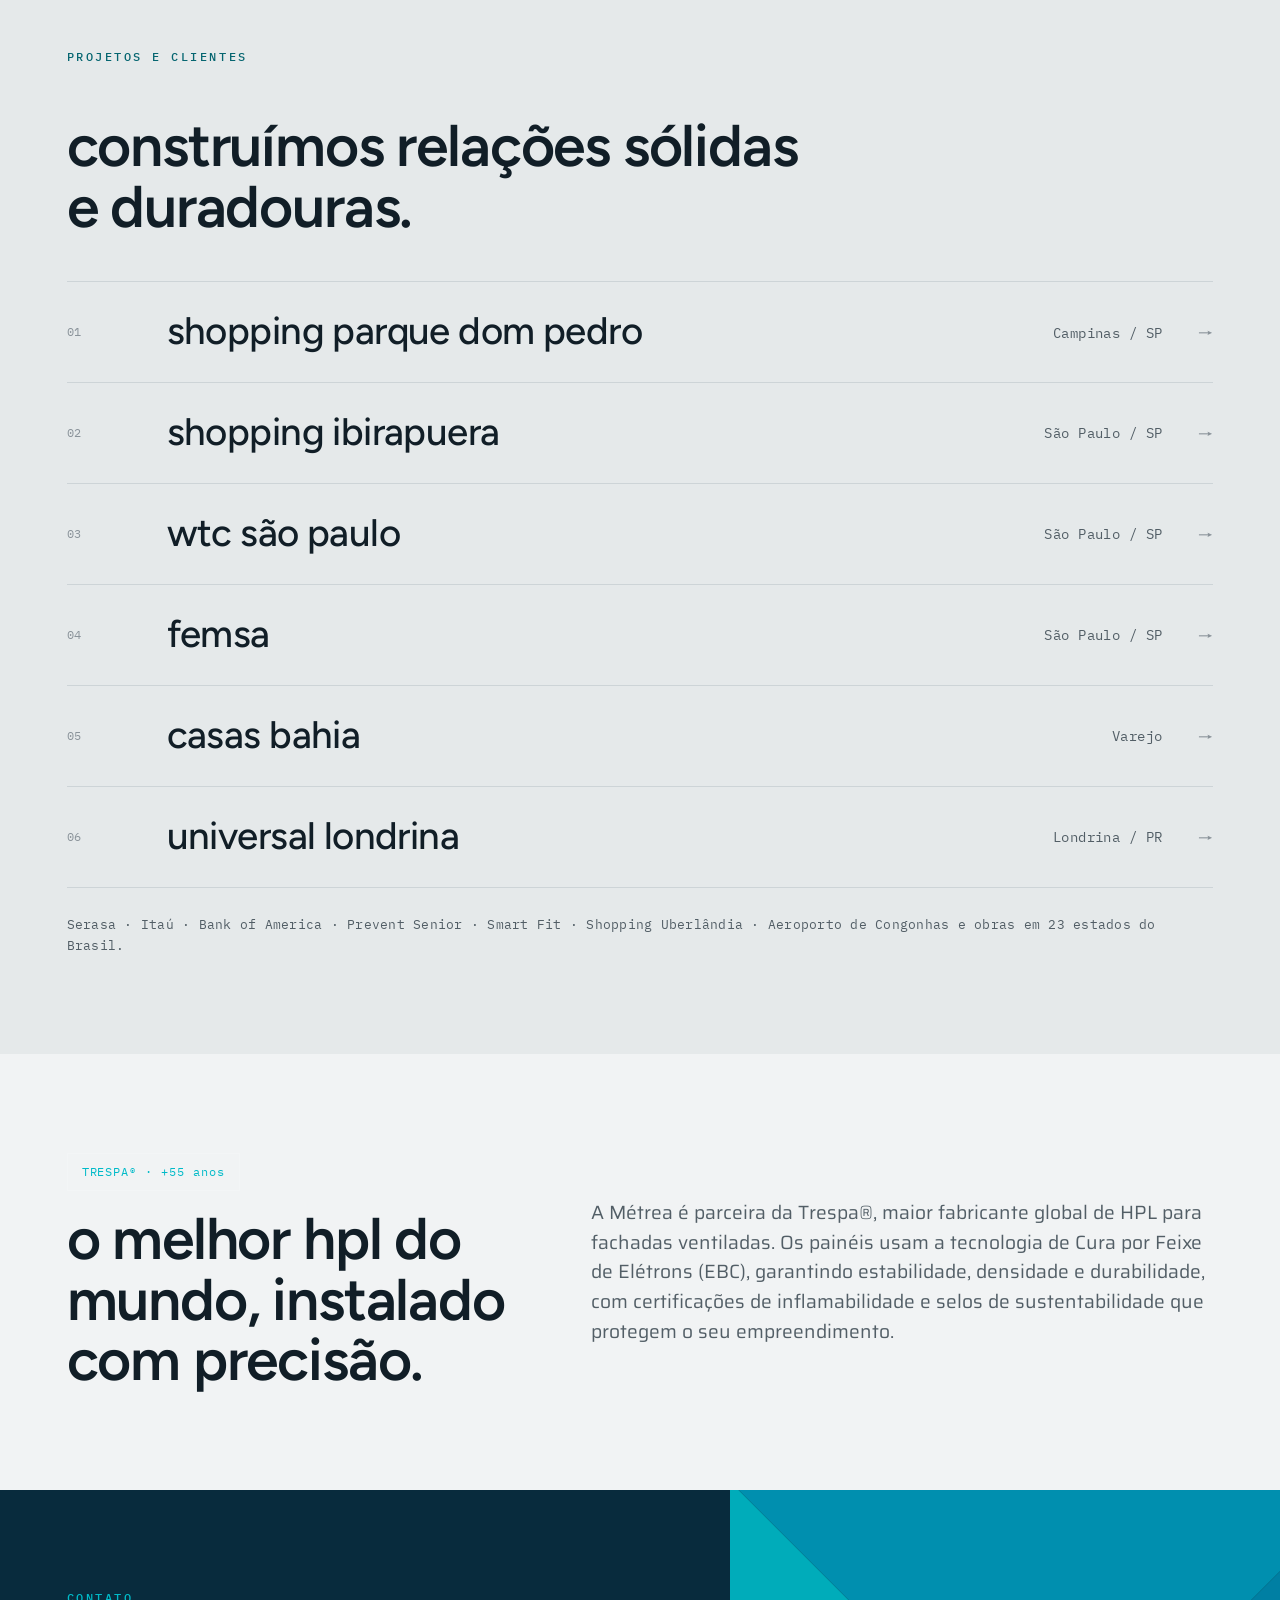
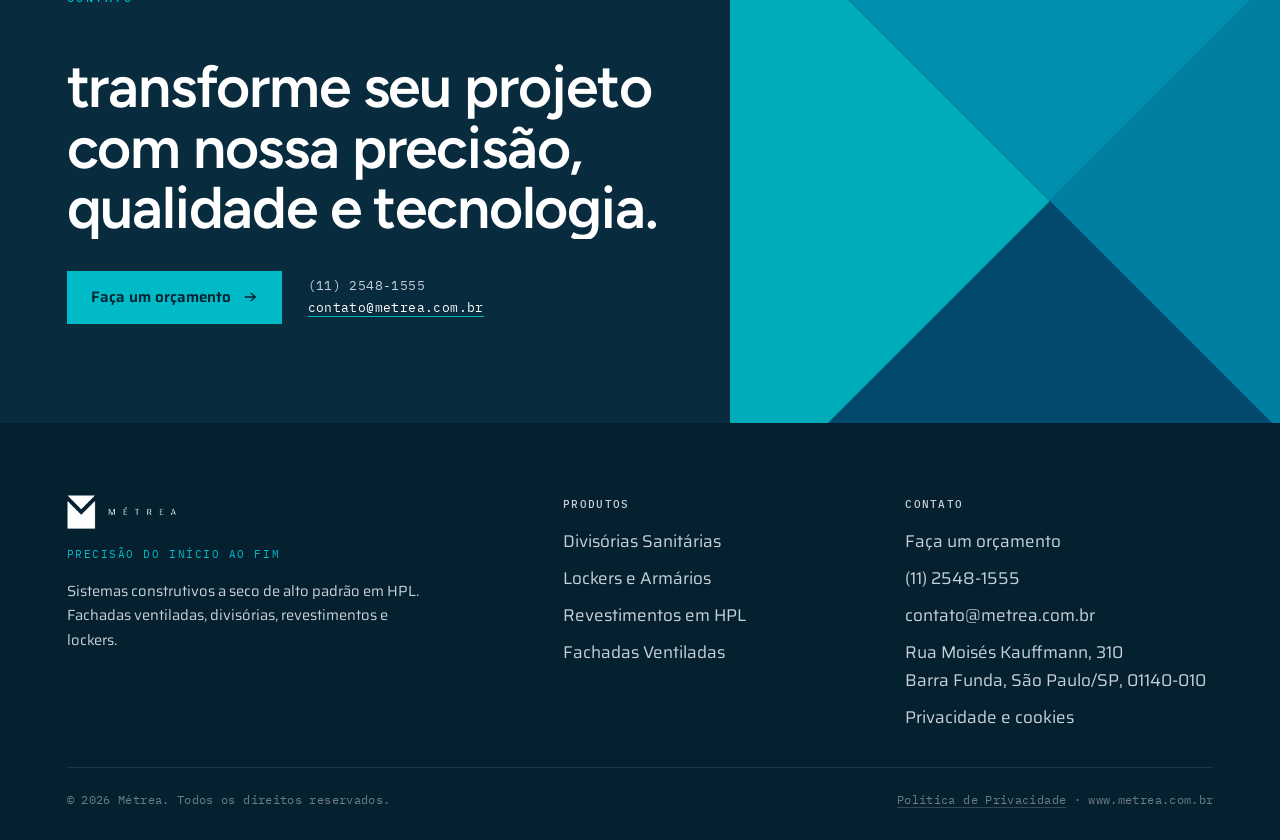
==== commit b5aca7a6: "Ativa GTM (container GTM-5B97KXDT) no head + noscript no body Co-Authored-By: Claude Opus 4.8 <norep" ====
--- a/public_html/index.html
+++ b/public_html/index.html
@@ -3,11 +3,9 @@
 <head>
 <meta charset="UTF-8">
 <meta name="viewport" content="width=device-width, initial-scale=1">
-<!-- Google Tag Manager — o site atual (metrea.one) usa GTM4WP porém SEM container configurado.
-     Assim que houver o ID real (GTM-XXXXXXX), descomente o bloco abaixo e o noscript no <body>. -->
-<!--
-<script>(function(w,d,s,l,i){w[l]=w[l]||[];w[l].push({'gtm.start':new Date().getTime(),event:'gtm.js'});var f=d.getElementsByTagName(s)[0],j=d.createElement(s),dl=l!='dataLayer'?'&l='+l:'';j.async=true;j.src='https://www.googletagmanager.com/gtm.js?id='+i+dl;f.parentNode.insertBefore(j,f);})(window,document,'script','dataLayer','GTM-XXXXXXX');</script>
--->
+<!-- Google Tag Manager -->
+<script>(function(w,d,s,l,i){w[l]=w[l]||[];w[l].push({'gtm.start':new Date().getTime(),event:'gtm.js'});var f=d.getElementsByTagName(s)[0],j=d.createElement(s),dl=l!='dataLayer'?'&l='+l:'';j.async=true;j.src='https://www.googletagmanager.com/gtm.js?id='+i+dl;f.parentNode.insertBefore(j,f);})(window,document,'script','dataLayer','GTM-5B97KXDT');</script>
+<!-- End Google Tag Manager -->
 <title>Métrea · Precisão do início ao fim</title>
 <meta name="description" content="Fachadas ventiladas em HPL Trespa, divisórias sanitárias, revestimento de paredes em HPL e lockers. Da medição milimétrica à instalação final, com precisão de engenharia.">
 <meta name="theme-color" content="#F1F3F4">
@@ -25,6 +23,9 @@
 <script>document.documentElement.setAttribute('data-motion','on')</script>
 </head>
 <body id="top">
+<!-- Google Tag Manager (noscript) -->
+<noscript><iframe src="https://www.googletagmanager.com/ns.html?id=GTM-5B97KXDT" height="0" width="0" style="display:none;visibility:hidden"></iframe></noscript>
+<!-- End Google Tag Manager (noscript) -->
 
 <div class="progress" data-progress></div>
 
--- a/public_html/assets/css/style.css
+++ b/public_html/assets/css/style.css
@@ -141,7 +141,7 @@
 .hero__inner{position:relative;z-index:2;width:100%;max-width:var(--wrap);margin-inline:auto;
   padding:0 var(--gut) clamp(52px,10vh,108px)}
 .hero .kicker{color:var(--cyan);margin-bottom:22px;display:block}
-.hero h1{color:#fff;max-width:20ch}
+.hero h1{color:#fff;max-width:20ch;font-weight:600}
 .hero h1 em{color:var(--cyan)}
 .hero__sub{margin-top:24px;max-width:46ch;font-size:clamp(1.06rem,1.4vw,1.28rem);color:#D6E2E7;line-height:1.55}
 .hero__cta{margin-top:32px;display:flex;gap:24px;align-items:center;flex-wrap:wrap}
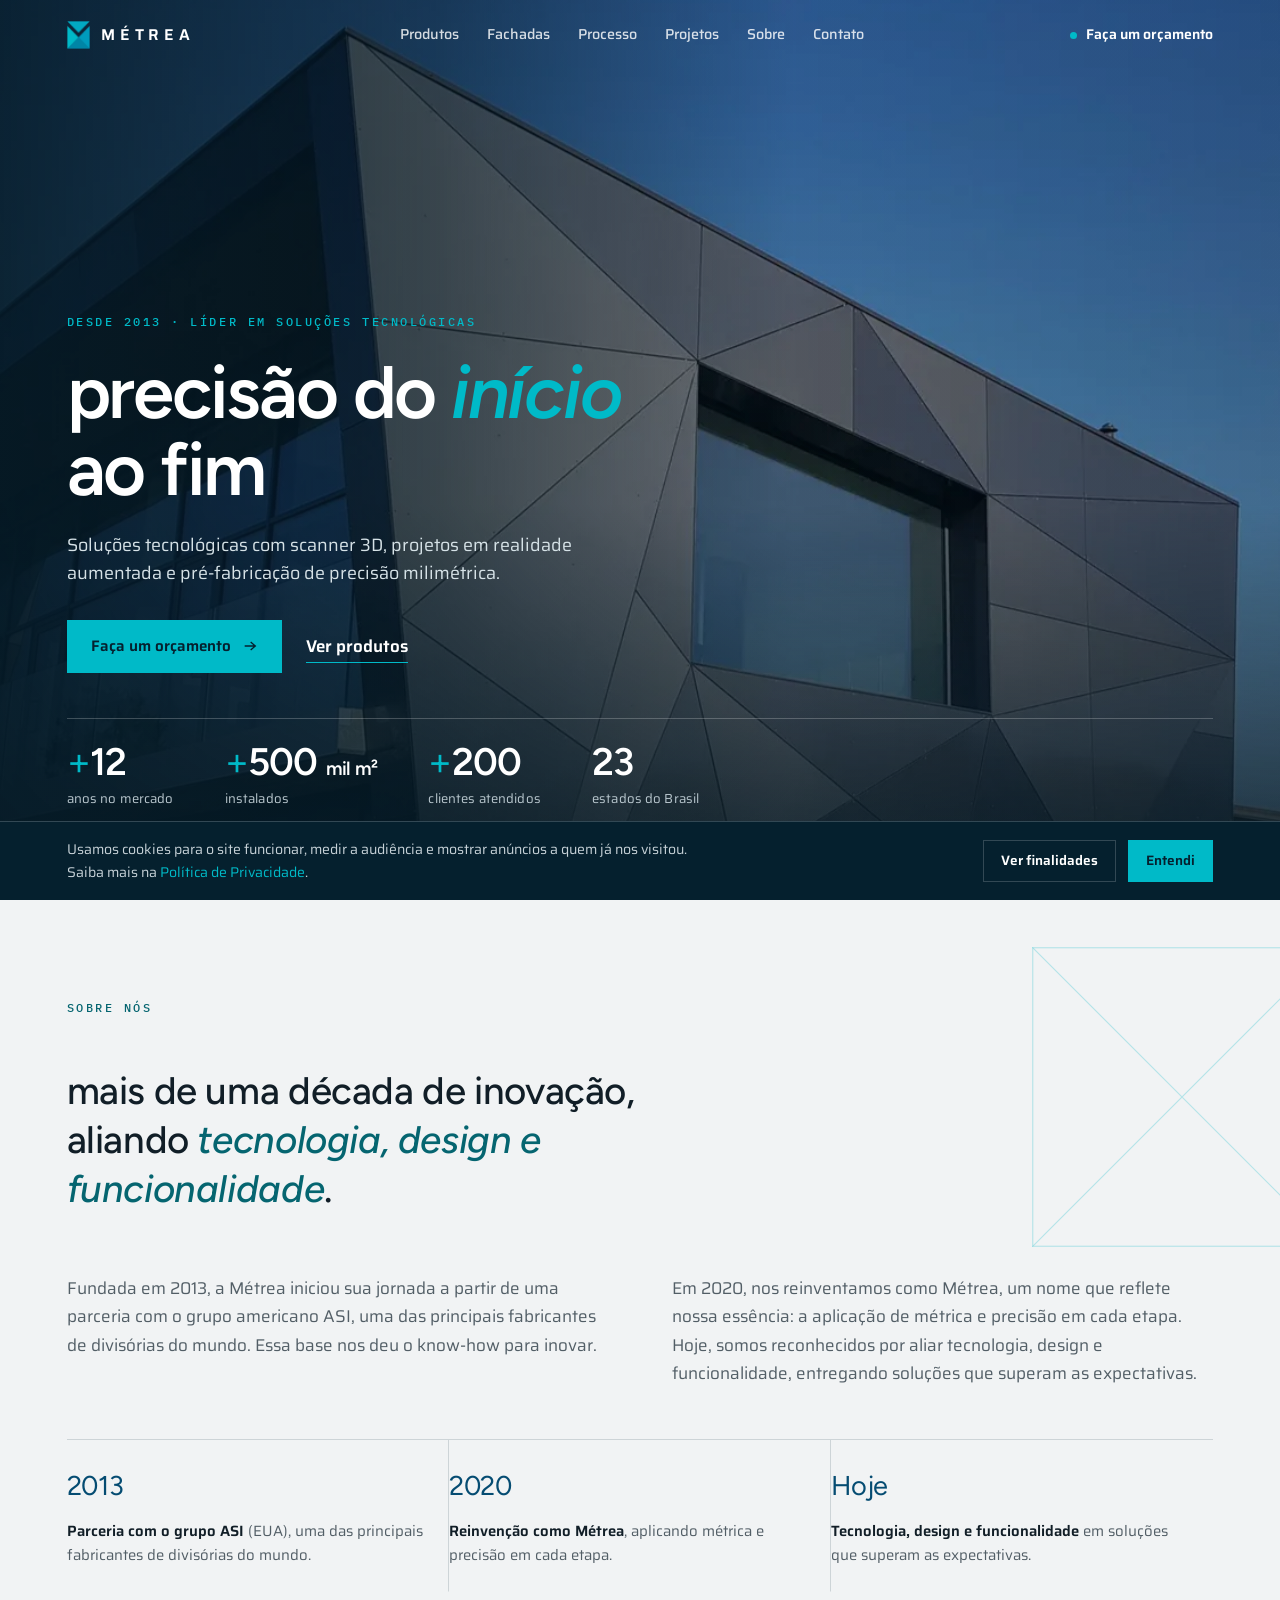
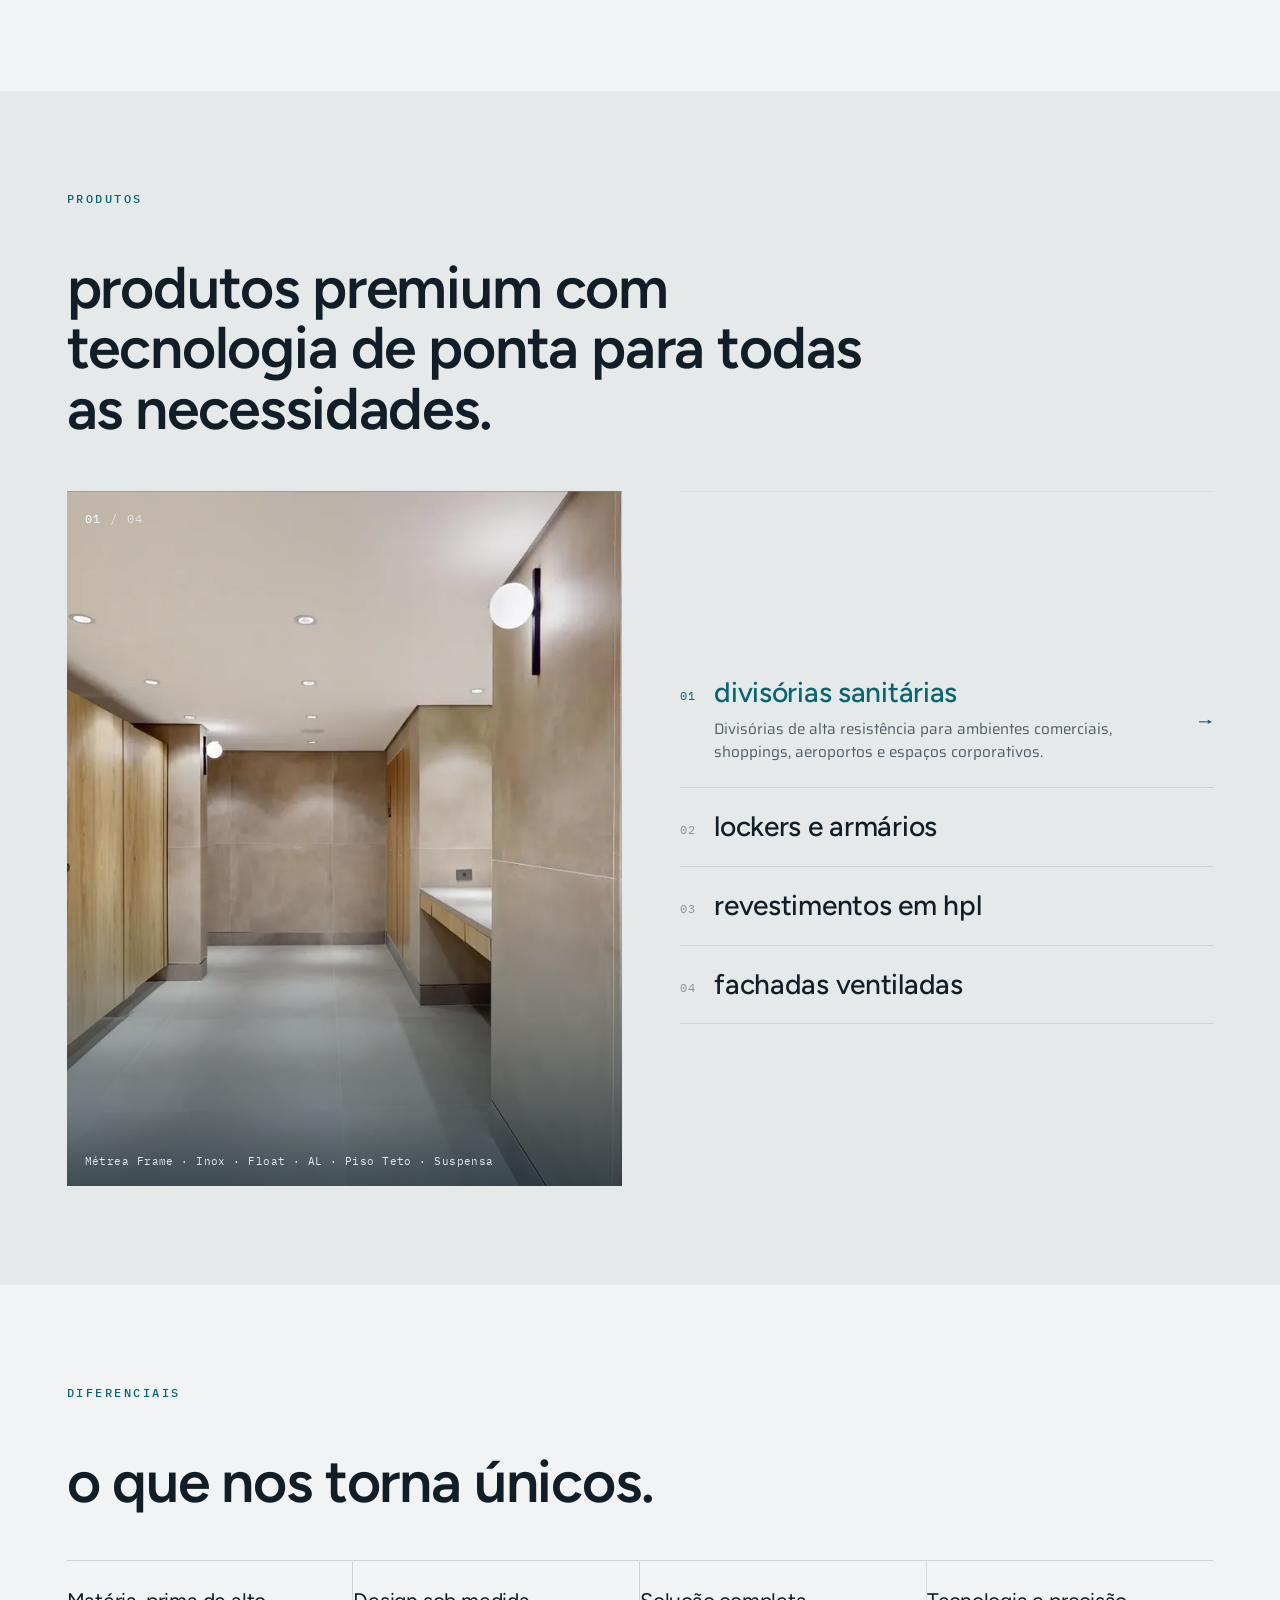
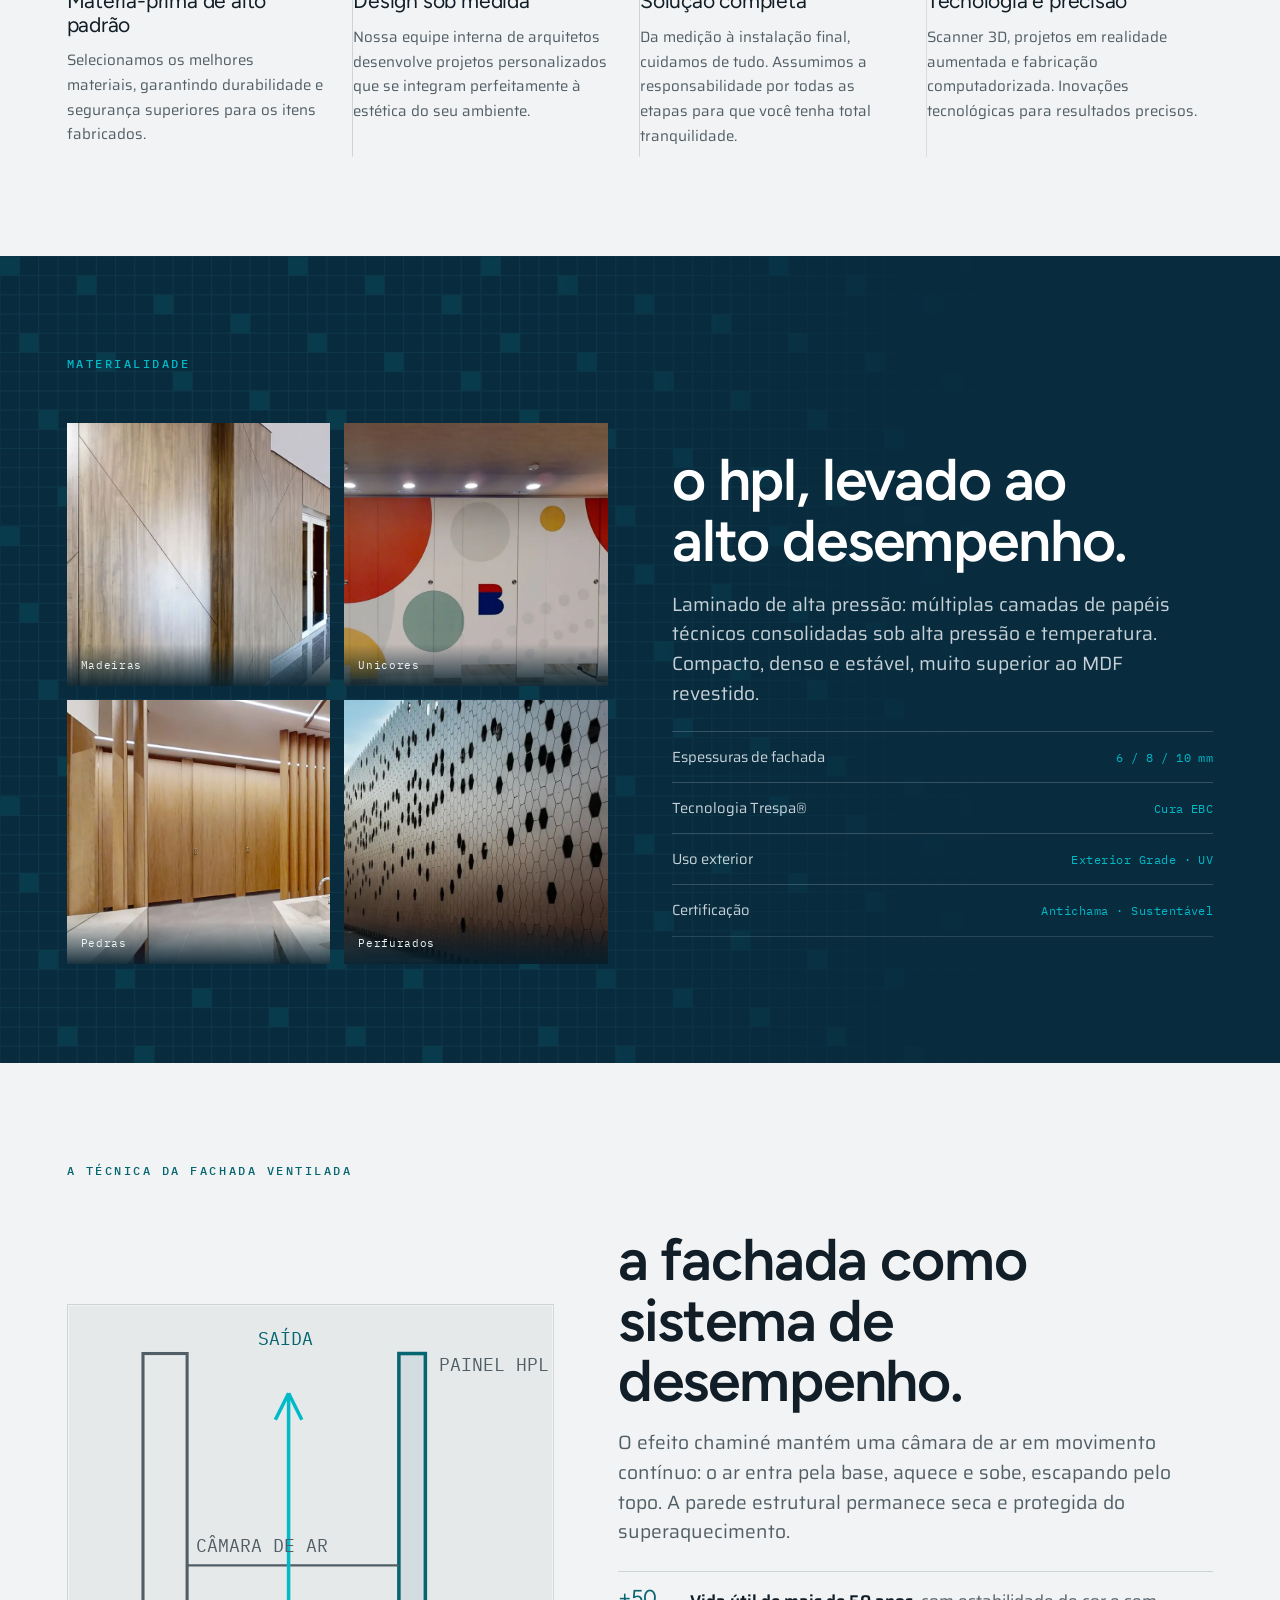
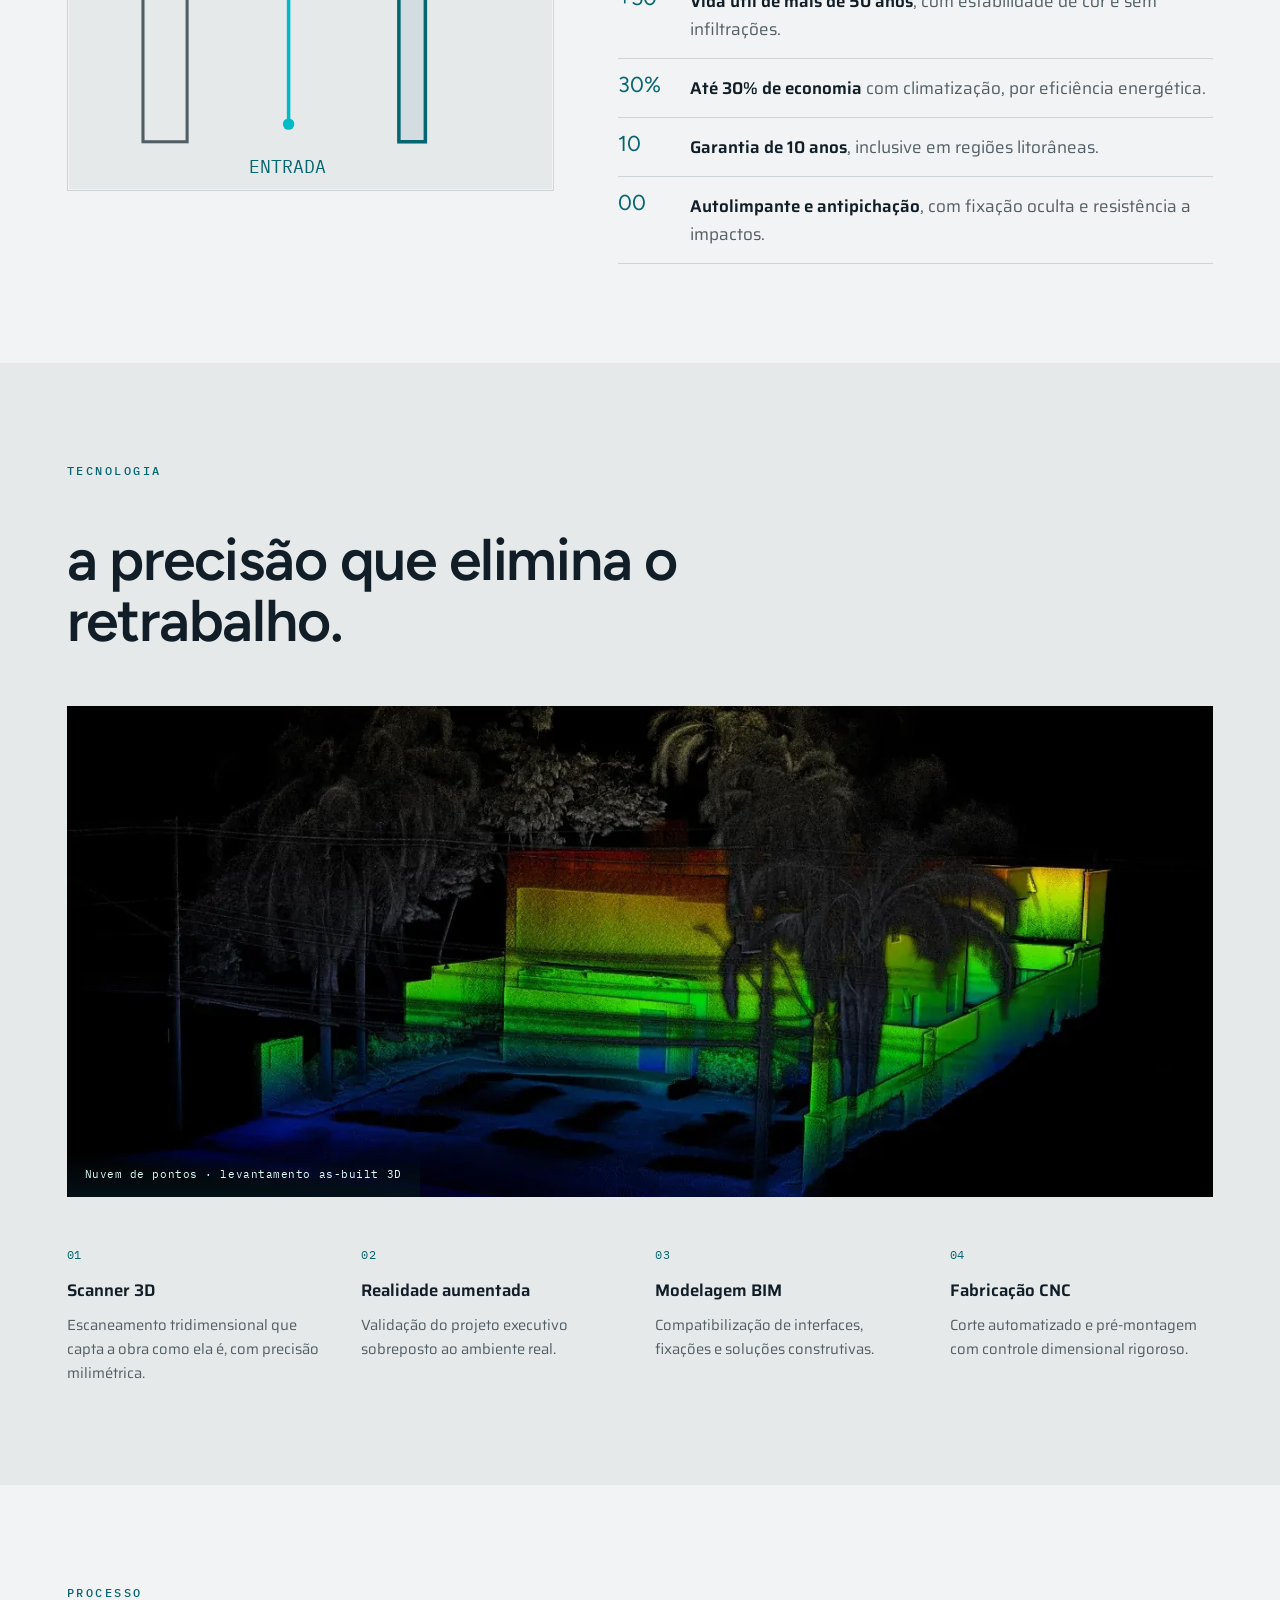
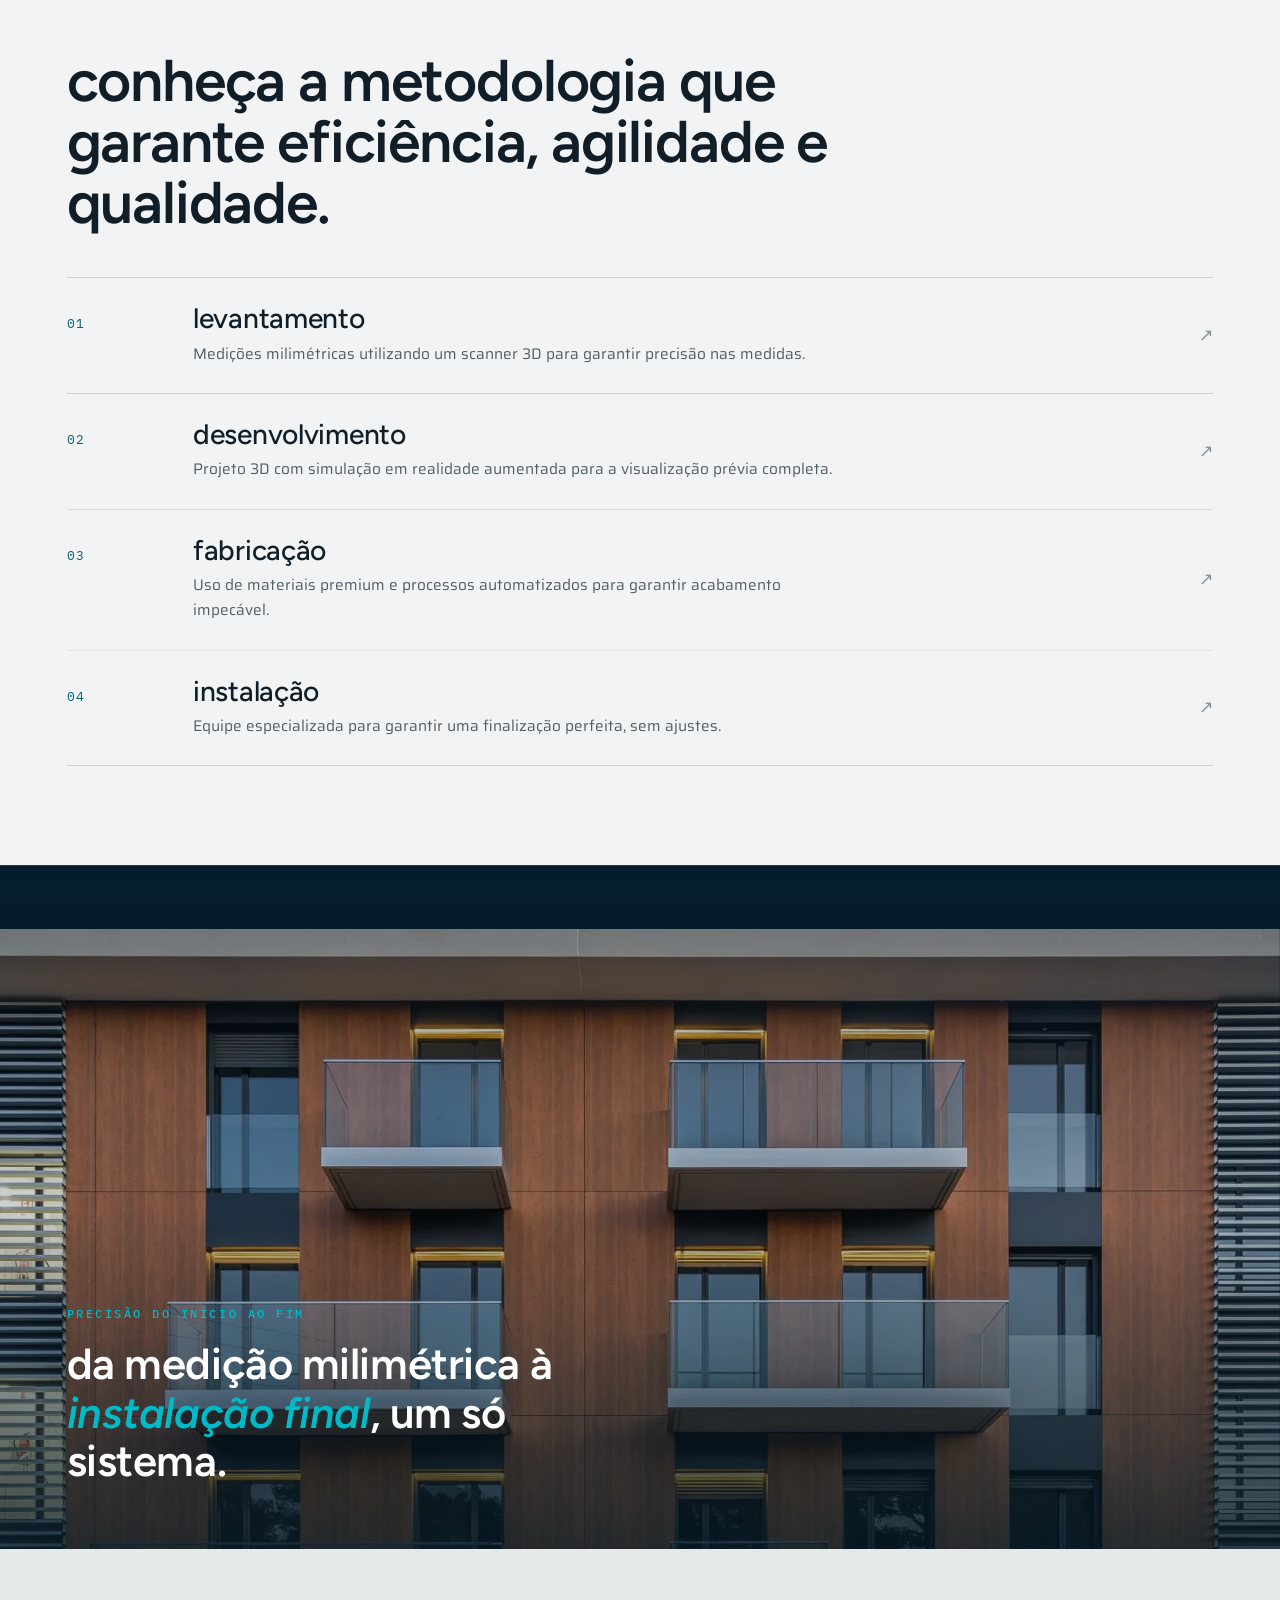
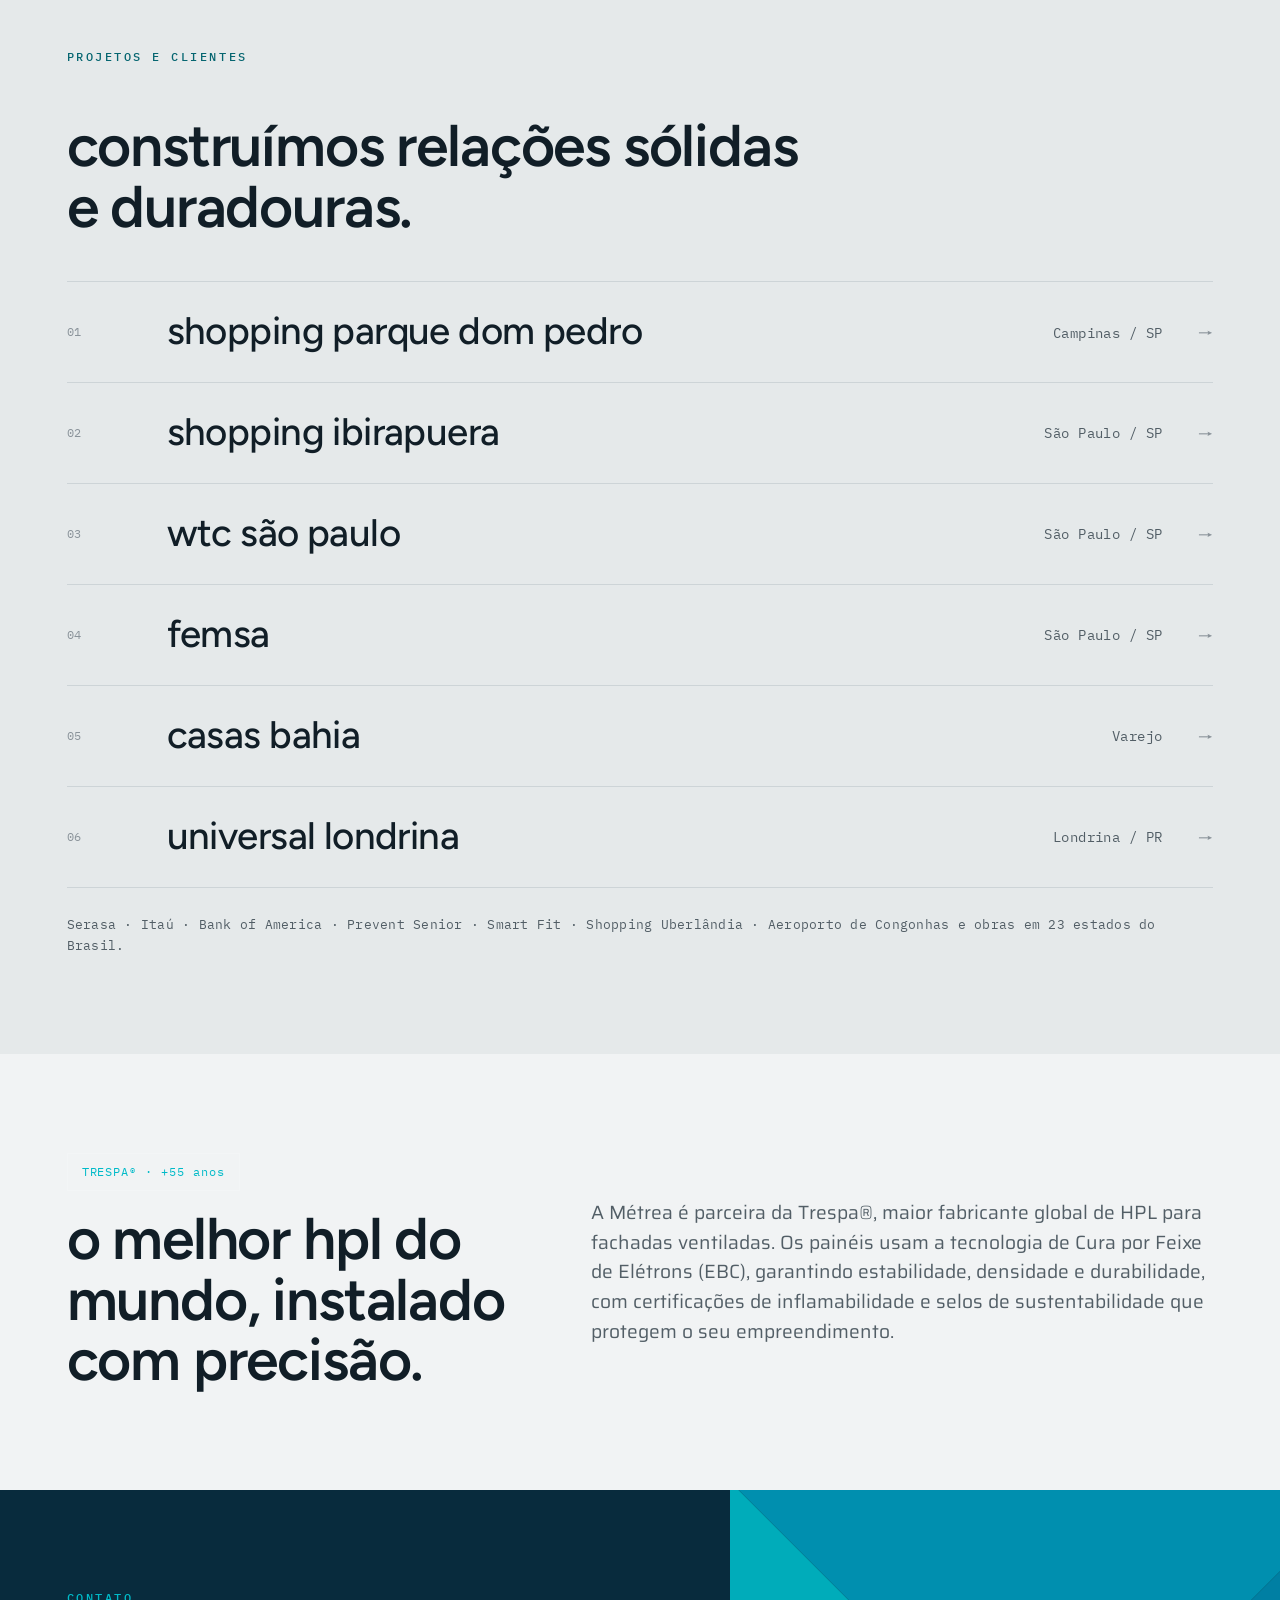
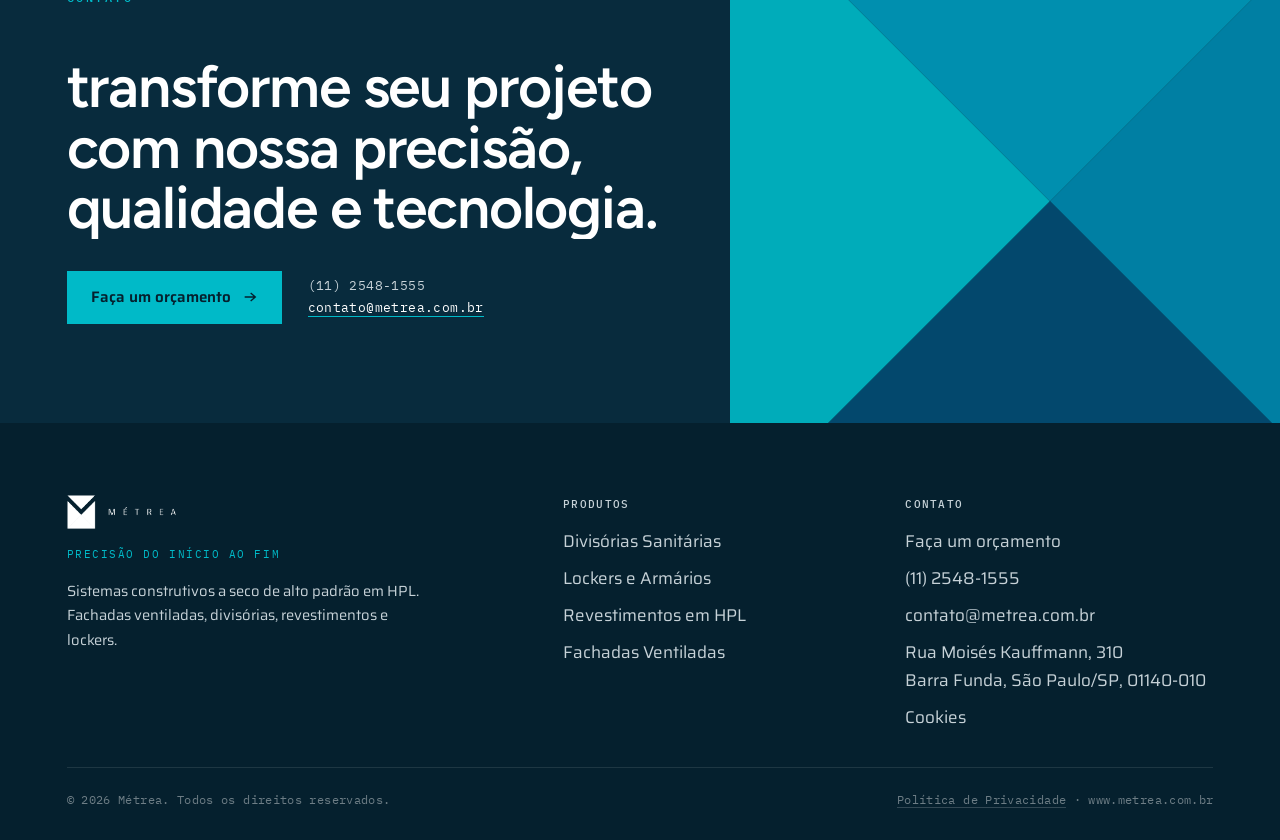
==== commit 5f664dba: "Troca o banner de aceite de cookies por aviso informativo Remove o evento cookie_consent do dataLaye" ====
--- a/public_html/index.html
+++ b/public_html/index.html
@@ -16,7 +16,7 @@
 <link rel="preconnect" href="https://fonts.googleapis.com">
 <link rel="preconnect" href="https://fonts.gstatic.com" crossorigin>
 <link href="https://fonts.googleapis.com/css2?family=Figtree:wght@400;500;600;700&family=Saira:wght@300;400;500;700&family=IBM+Plex+Mono:wght@400;500&display=swap" rel="stylesheet">
-<link rel="stylesheet" href="assets/css/style.css">
+<link rel="stylesheet" href="assets/css/style.css?v=2">
 <script type="application/ld+json">
 {"@context":"https://schema.org","@type":"Organization","name":"Métrea","slogan":"Precisão do início ao fim","url":"https://www.metrea.com.br","logo":"https://www.metrea.com.br/assets/img/logo/metrea-icon.png","foundingDate":"2013","email":"contato@metrea.com.br","telephone":"+55-11-2548-1555","address":{"@type":"PostalAddress","streetAddress":"Rua Moisés Kauffmann, 310, Barra Funda","addressLocality":"São Paulo","addressRegion":"SP","postalCode":"01140-010","addressCountry":"BR"},"description":"Sistemas construtivos a seco de alto padrão: fachadas ventiladas em HPL Trespa, divisórias sanitárias, revestimento de paredes em HPL e lockers."}
 </script>
@@ -321,7 +321,7 @@
         <li><a href="tel:+551125481555">(11) 2548-1555</a></li>
         <li><a href="mailto:contato@metrea.com.br">contato@metrea.com.br</a></li>
         <li>Rua Moisés Kauffmann, 310<br>Barra Funda, São Paulo/SP, 01140-010</li>
-        <li><a href="politica-de-privacidade.html">Privacidade e cookies</a></li></ul></div>
+        <li><a href="politica-de-privacidade.html" data-cookie-prefs>Cookies</a></li></ul></div>
     </div>
     <div class="bottom">
       <span>© <span id="yr">2026</span> Métrea. Todos os direitos reservados.</span>
@@ -336,8 +336,13 @@
 <!-- ===================== COOKIES ===================== -->
 <div class="cookie" id="cookie" role="dialog" aria-live="polite" aria-label="Aviso de cookies">
   <div class="in">
-    <p>Usamos cookies para melhorar sua experiência e analisar o tráfego. Ao continuar, você concorda com nossa <a href="politica-de-privacidade.html">Política de Privacidade</a>.</p>
-    <div class="acts"><button class="btn ghost" id="ck-no">Recusar</button><button class="btn cyan" id="ck-yes">Aceitar</button></div>
+    <p>Usamos cookies para o site funcionar, medir a audiência e mostrar anúncios a quem já nos visitou. Saiba mais na <a href="politica-de-privacidade.html">Política de Privacidade</a>.</p>
+    <div class="acts"><button type="button" class="btn ghost" id="ck-more" aria-expanded="false" aria-controls="cookie-fins">Ver finalidades</button><button type="button" class="btn cyan" id="ck-ok">Entendi</button></div>
+    <ul class="cookie-fins" id="cookie-fins" hidden>
+      <li><strong>Essenciais:</strong> fazem o site funcionar.</li>
+      <li><strong>Análise:</strong> Google Analytics, para saber quais páginas e botões funcionam.</li>
+      <li><strong>Publicidade:</strong> Google Ads, Meta e LinkedIn, para mostrar anúncios a quem já visitou o site.</li>
+    </ul>
   </div>
 </div>
 
@@ -350,10 +355,9 @@
   <button class="lb__nav next" id="lb-next" aria-label="Próxima">›</button>
 </div>
 
-<!-- Merlin (popup de orçamento) — mesma origem do site atual -->
-<script src="https://scripts.gomerlin.com.br/merlin.js"></script>
-<script>try{Merlin.Popup.initFromSource("https://tools.gomerlin.com.br/popup/a2045153-0f9f-49dd-8535-bddd77751019");}catch(e){}</script>
-
-<script src="assets/js/main.js"></script>
+<!-- Chat flutuante BuildV (atendimento/orçamento) -->
+<script src="https://app-crm.buildv.com.br/widget.js" data-widget="wid_93f0f8da3426f85120f4f474289f12fb" data-api="https://crm-clients-api.buildv.com.br" async></script>
+
+<script src="assets/js/main.js?v=2"></script>
 </body>
 </html>
--- a/public_html/assets/css/style.css
+++ b/public_html/assets/css/style.css
@@ -117,13 +117,6 @@
 .hdr:not([data-solid="true"]) .burger span{background:#fff}
 
 .progress{position:fixed;top:0;left:0;height:2px;width:0;z-index:81;background:var(--cyan)}
-
-/* Widget do Merlin — troca o roxo padrão (#5C40F5) pelo azul da marca Métrea */
-.merlin-button-popup,
-.merlin-button.merlin-button-popup{background-color:#054C72!important;background-image:none!important;box-shadow:0 10px 30px rgba(5,32,46,.3)!important}
-.merlin-button-popup:hover{background-color:#0a5c88!important}
-.merlin-popup-container [style*="5C40F5"],
-.merlin-popup-container [style*="rgb(92, 64, 245)"]{background-color:#054C72!important;color:#fff!important}
 
 /* ==========================================================================
    HERO — full-bleed (imagem cheia + texto sobreposto), entrada elegante
@@ -436,6 +429,9 @@
 .cookie .acts{display:flex;gap:12px}
 .cookie .acts .btn{padding:10px 18px;font-size:.85rem}
 .cookie .ghost{background:transparent;box-shadow:inset 0 0 0 1px var(--line-d);color:#fff}
+.cookie-fins{flex-basis:100%;list-style:none;margin:0;padding:12px 0 0;border-top:1px solid var(--line-d);display:grid;gap:6px;font-size:.88rem;color:var(--paper-d)}
+.cookie-fins[hidden]{display:none}
+.cookie-fins strong{color:#fff;font-weight:600}
 
 /* ==========================================================================
    MOTION (gate html[data-motion]) — quieto, editorial; respeita reduced-motion
